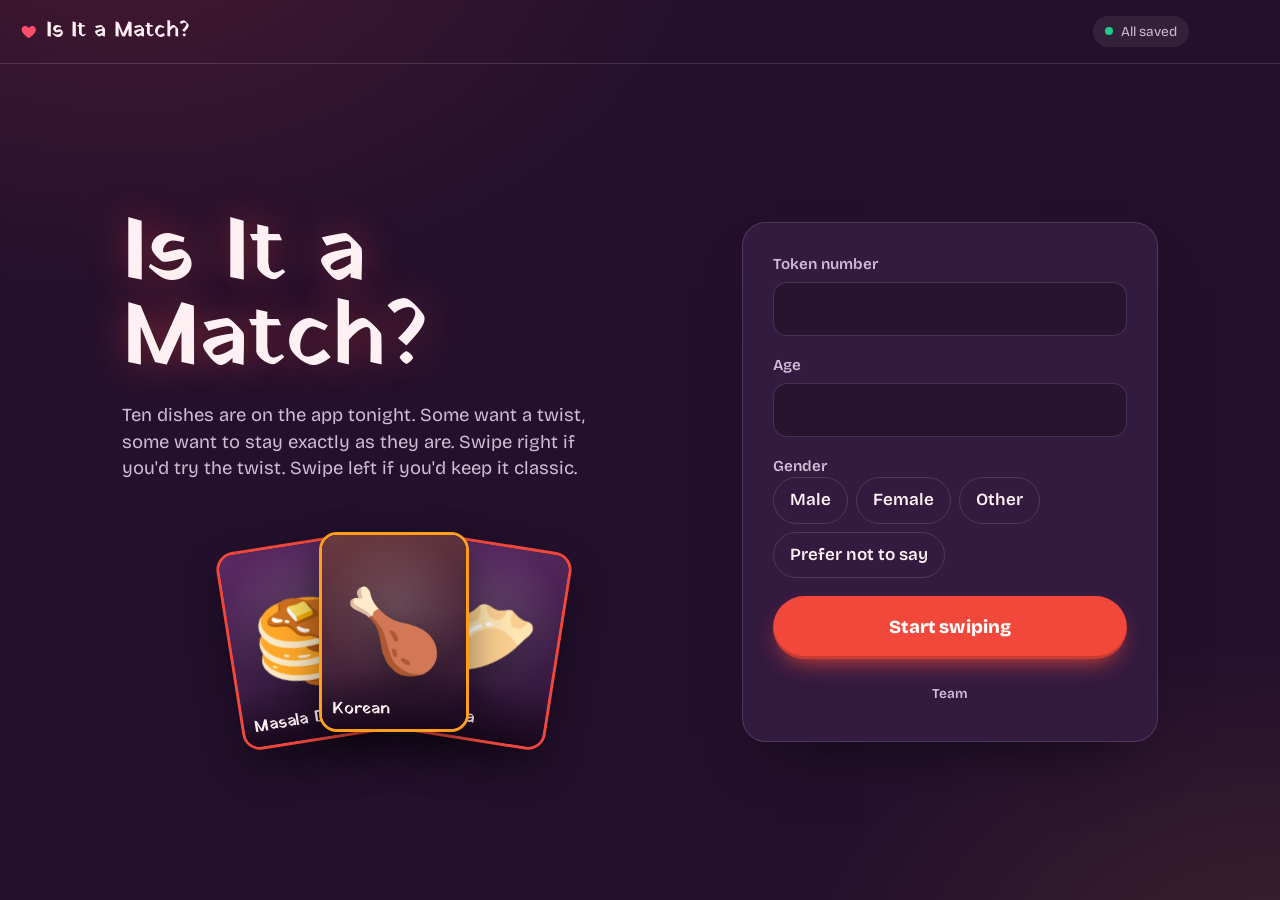
==== index.html @ ba270cb9 "New swipe game: cards, Yes/No/Super Like, undo, per-swipe saving, token checks, team overrides - Fix" ====
<!doctype html>
<html lang="en">
<head>
  <meta charset="utf-8">
  <meta name="viewport" content="width=device-width, initial-scale=1, viewport-fit=cover">
  <meta name="theme-color" content="#24102d">
  <meta name="apple-mobile-web-app-capable" content="yes">
  <title>Is It a Match?</title>
  <link rel="preload" href="fonts/yatra-one.woff2" as="font" type="font/woff2" crossorigin>
  <link rel="preload" href="fonts/bricolage-grotesque.woff2" as="font" type="font/woff2" crossorigin>
  <link rel="stylesheet" href="style.css">
</head>
<body data-screen="start">
  <svg width="0" height="0" style="position:absolute" aria-hidden="true">
    <symbol id="i-no" viewBox="0 0 24 24"><path d="M6 6l12 12M18 6L6 18" fill="none" stroke="currentColor" stroke-width="3.2" stroke-linecap="round"/></symbol>
    <symbol id="i-yes" viewBox="0 0 24 24"><path d="M12 20.5s-7.5-4.6-9.3-9.4C1.4 7.6 3.6 4 7.1 4c2 0 3.5 1 4.9 2.8C13.4 5 14.9 4 16.9 4c3.5 0 5.7 3.6 4.4 7.1-1.8 4.8-9.3 9.4-9.3 9.4z" fill="currentColor"/></symbol>
    <symbol id="i-super" viewBox="0 0 24 24"><path d="M12 2.8l2.7 5.8 6.3.7-4.7 4.3 1.3 6.2L12 16.7l-5.6 3.1 1.3-6.2L3 9.3l6.3-.7z" fill="currentColor"/></symbol>
    <symbol id="i-undo" viewBox="0 0 24 24"><path d="M9 7H4V2M4.3 7A8.5 8.5 0 1 1 3.5 13" fill="none" stroke="currentColor" stroke-width="2.6" stroke-linecap="round" stroke-linejoin="round"/></symbol>
    <symbol id="i-pin" viewBox="0 0 24 24"><path d="M12 22s7-6.3 7-12a7 7 0 1 0-14 0c0 5.7 7 12 7 12zm0-9.5a2.5 2.5 0 1 1 0-5 2.5 2.5 0 0 1 0 5z" fill="currentColor"/></symbol>
  </svg>

  <div class="app">
    <header class="topbar">
      <p class="brand"><svg class="brand-heart"><use href="#i-yes"/></svg><span data-text="title"></span></p>
      <ol class="progress" id="progress" aria-label="Progress"></ol>
      <div class="topbar-end">
        <p class="sync" id="sync" data-state="saved" role="status"><span class="sync-dot"></span><span id="syncText">All saved</span></p>
        <button class="btn-quiet" id="exitBtn" type="button">Exit</button>
      </div>
    </header>

    <main>
      <!-- Start -->
      <section class="screen screen-start" id="screen-start" aria-labelledby="startTitle">
        <div class="start-hero">
          <h1 id="startTitle" data-text="title"></h1>
          <p class="intro" data-text="intro"></p>
          <div class="fan" id="fan" aria-hidden="true"></div>
        </div>
        <form class="start-form" id="startForm" novalidate>
          <label class="field">
            <span>Token number</span>
            <input id="token" name="token" inputmode="text" autocomplete="off" autocapitalize="characters" spellcheck="false" maxlength="20" required>
          </label>
          <label class="field">
            <span>Age</span>
            <input id="age" name="age" type="number" inputmode="numeric" min="5" max="99" required>
          </label>
          <fieldset class="field">
            <legend>Gender</legend>
            <div class="chips-choice">
              <label><input type="radio" name="gender" value="Male" required><span>Male</span></label>
              <label><input type="radio" name="gender" value="Female"><span>Female</span></label>
              <label><input type="radio" name="gender" value="Other"><span>Other</span></label>
              <label><input type="radio" name="gender" value="Prefer not to say"><span>Prefer not to say</span></label>
            </div>
          </fieldset>
          <p class="form-error" id="formError" role="alert" hidden></p>
          <button class="btn-primary btn-big" id="startBtn" type="submit"><span data-text="startButton"></span></button>
          <button class="btn-quiet team-link" id="teamOpen" type="button">Team</button>
        </form>
      </section>

      <!-- Play -->
      <section class="screen screen-play" id="screen-play" aria-live="polite">
        <div class="prompt">
          <p class="round-tag" id="roundTag"></p>
          <h2 id="question"></h2>
          <p class="hint" id="roundHint"></p>
          <p class="counter" id="counter"></p>
          <ul class="keys" aria-label="Keyboard shortcuts">
            <li><kbd>←</kbd> No</li>
            <li><kbd>↑</kbd> Super Like</li>
            <li><kbd>→</kbd> Yes</li>
            <li><kbd>⌫</kbd> Undo</li>
          </ul>
        </div>
        <div class="deck-area">
          <div class="deck" id="deck"></div>
          <div class="controls">
            <button class="ctl ctl-undo" id="undoBtn" type="button" aria-label="Undo last swipe"><svg><use href="#i-undo"/></svg><span>Undo</span></button>
            <button class="ctl ctl-no" id="noBtn" type="button" aria-label="No"><svg><use href="#i-no"/></svg><span>No</span></button>
            <button class="ctl ctl-super" id="superBtn" type="button" aria-label="Super Like"><svg><use href="#i-super"/></svg><span>Super Like</span></button>
            <button class="ctl ctl-yes" id="yesBtn" type="button" aria-label="Yes"><svg><use href="#i-yes"/></svg><span>Yes</span></button>
          </div>
        </div>
      </section>

      <!-- Plot twist -->
      <section class="screen screen-twist" id="screen-twist" aria-labelledby="twistTitle">
        <div class="twist-inner">
          <div class="fan fan-small" id="twistFan" aria-hidden="true"></div>
          <h2 id="twistTitle"></h2>
          <p id="twistText"></p>
          <button class="btn-primary btn-big" id="twistBtn" type="button"></button>
        </div>
      </section>

      <!-- Done -->
      <section class="screen screen-done" id="screen-done" aria-labelledby="profileName">
        <div class="profile-card">
          <p class="profile-kicker">Your food dating profile</p>
          <h2 id="profileName"></h2>
          <p id="profileLine"></p>
          <dl class="stats" id="stats"></dl>
          <p class="save-note" id="saveNote"></p>
          <button class="btn-primary btn-big" id="nextPlayerBtn" type="button">Next player</button>
        </div>
        <ul class="tiles" id="tiles" aria-label="Your answers"></ul>
      </section>
    </main>
  </div>

  <!-- Match / classic result -->
  <div class="overlay" id="result" hidden>
    <div class="result" role="dialog" aria-modal="true" aria-labelledby="resultTitle">
      <h2 class="result-title" id="resultTitle"></h2>
      <div class="plates" id="plates"></div>
      <p class="result-name" id="resultName"></p>
      <p class="result-line" id="resultLine"></p>
      <ul class="teasers" id="teasers"></ul>
      <div class="result-actions">
        <button class="btn-primary btn-big" id="nextBtn" type="button">Next dish</button>
        <button class="btn-quiet" id="changeBtn" type="button"><svg><use href="#i-undo"/></svg>Change my answer</button>
      </div>
    </div>
    <div class="burst" id="burst" aria-hidden="true"></div>
  </div>

  <!-- Confirm exit -->
  <div class="overlay overlay-dim" id="exitDialog" hidden>
    <div class="dialog" role="dialog" aria-modal="true" aria-labelledby="exitTitle">
      <h2 id="exitTitle">Leave this game?</h2>
      <p>Answers so far are saved. The same token can carry on later from where it stopped.</p>
      <div class="dialog-actions">
        <button class="btn-quiet" id="exitCancel" type="button">Keep playing</button>
        <button class="btn-primary" id="exitConfirm" type="button">Leave game</button>
      </div>
    </div>
  </div>

  <!-- Team panel -->
  <div class="overlay overlay-dim" id="team" hidden>
    <div class="dialog dialog-wide" role="dialog" aria-modal="true" aria-labelledby="teamTitle">
      <h2 id="teamTitle">Team tools</h2>
      <form id="teamForm" class="team-grid" novalidate>
        <label class="field"><span>Your name</span><input id="tName" autocomplete="off" maxlength="40"></label>
        <label class="field"><span>Stall PIN</span><input id="tPin" type="password" autocomplete="off" maxlength="40"></label>
        <label class="field"><span>Token</span><input id="tToken" autocomplete="off" autocapitalize="characters" maxlength="20"></label>
        <button class="btn-primary" id="tCheck" type="submit">Check token</button>
      </form>
      <div id="tResult" class="team-result" role="status"></div>
      <div id="tActions" class="team-actions" hidden>
        <label class="field"><span>Reason (saved in the sheet)</span><input id="tReason" maxlength="200" placeholder="For example: phone battery died mid-game"></label>
        <div class="dialog-actions">
          <button class="btn-primary" id="tReplay" type="button" hidden>Allow a replay</button>
          <button class="btn-primary" id="tRestart" type="button" hidden>Restart unfinished game</button>
        </div>
      </div>
      <div class="team-device">
        <p>This device: <span id="tDevice"></span>. <span id="tQueue"></span></p>
        <div class="dialog-actions">
          <button class="btn-quiet" id="tReload" type="button">Reload page</button>
          <button class="btn-quiet" id="tClose" type="button">Close</button>
        </div>
      </div>
    </div>
  </div>

  <p class="toast" id="toast" role="status" hidden></p>

  <script src="data.js"></script>
  <script src="app.js"></script>
</body>
</html>
---- style.css ----
/* Swipe game — styles.
 * Night-market dating app: a dark plum stall at night, dishes as profiles,
 * street-sign lettering for names. Laptop and iPad first; phone as backup.
 */

/* Fonts are stored in the repo (fonts/), so they load even on slow fest Wi-Fi.
 * Yatra One and Bricolage Grotesque, both SIL Open Font License. */
@font-face {
  font-family: "Yatra One";
  src: url("fonts/yatra-one.woff2") format("woff2");
  font-weight: 400;
  font-display: swap;
}
@font-face {
  font-family: "Bricolage Grotesque";
  src: url("fonts/bricolage-grotesque.woff2") format("woff2");
  font-weight: 200 800;
  font-display: swap;
}

:root {
  --night: #24102d;
  --night-2: #331a3f;
  --night-3: #4a2756;
  --line: rgba(255, 236, 240, 0.14);
  --on: #fff1f3;
  --muted: #d2bcd6;
  --chilli: #f2483b;   /* Chinese twist round */
  --saffron: #ff9f1c;  /* Indian twist round */
  --yes: #1fcb8a;
  --no: #ff4d6a;
  --super: #3ea8ff;
  --undo: #ffc53d;
  --accent: var(--chilli);

  --display: "Yatra One", "Georgia", serif;
  --text: "Bricolage Grotesque", ui-sans-serif, system-ui, -apple-system, "Segoe UI", sans-serif;

  --r-card: 24px;
  --r-ui: 14px;
  --topbar: 64px;
  --ease-out: cubic-bezier(0.2, 0.8, 0.2, 1);
  --spring: cubic-bezier(0.34, 1.56, 0.64, 1);
}

body[data-part="2"] { --accent: var(--saffron); }

*, *::before, *::after { box-sizing: border-box; }

html { -webkit-text-size-adjust: 100%; }

body {
  margin: 0;
  min-height: 100dvh;
  color: var(--on);
  font-family: var(--text);
  font-size: 17px;
  line-height: 1.45;
  background-color: var(--night);
  background-image:
    radial-gradient(60rem 40rem at 10% -10%, rgba(242, 72, 59, 0.16), transparent 60%),
    radial-gradient(50rem 36rem at 100% 110%, rgba(255, 159, 28, 0.12), transparent 60%);
  background-attachment: fixed;
  overflow-x: hidden;
  -webkit-tap-highlight-color: transparent;
}

button, input { font: inherit; color: inherit; }
button { cursor: pointer; touch-action: manipulation; }
button:disabled { cursor: default; }
[hidden] { display: none !important; }

:focus-visible { outline: 3px solid var(--undo); outline-offset: 3px; }

svg { width: 1em; height: 1em; flex: none; }

/* ------------------------------------------------------------ top bar */

.app { min-height: 100dvh; display: flex; flex-direction: column; }

.topbar {
  height: var(--topbar);
  display: grid;
  grid-template-columns: 1fr auto 1fr;
  align-items: center;
  gap: 16px;
  padding: 0 max(20px, env(safe-area-inset-right)) 0 max(20px, env(safe-area-inset-left));
  border-bottom: 1px solid var(--line);
}

.brand {
  margin: 0;
  display: flex;
  align-items: center;
  gap: 8px;
  font-family: var(--display);
  font-size: 1.35rem;
  line-height: 1;
  white-space: nowrap;
}
.brand-heart { color: var(--no); font-size: 1.1rem; }

.progress {
  list-style: none;
  margin: 0;
  padding: 0;
  display: flex;
  gap: 6px;
}
.progress li {
  width: 26px;
  height: 6px;
  border-radius: 6px;
  background: rgba(255, 255, 255, 0.14);
  transition: background 0.3s, transform 0.3s var(--spring);
}
.progress li.part-1.done { background: var(--chilli); }
.progress li.part-2.done { background: var(--saffron); }
.progress li.now { background: var(--on); transform: scaleY(1.6); }
body[data-screen="start"] .progress,
body[data-screen="start"] #exitBtn,
body[data-screen="done"] #exitBtn { visibility: hidden; }

.topbar-end { display: flex; justify-content: flex-end; align-items: center; gap: 10px; }

.sync {
  margin: 0;
  display: inline-flex;
  align-items: center;
  gap: 8px;
  padding: 6px 12px;
  border-radius: 999px;
  background: rgba(255, 255, 255, 0.07);
  font-size: 0.85rem;
  color: var(--muted);
  white-space: nowrap;
}
.sync-dot { width: 8px; height: 8px; border-radius: 50%; background: var(--yes); }
.sync[data-state="saving"] .sync-dot { background: var(--undo); animation: pulse 0.9s ease-in-out infinite; }
.sync[data-state="offline"] { color: var(--on); background: rgba(255, 77, 106, 0.22); }
.sync[data-state="offline"] .sync-dot { background: var(--no); }

@keyframes pulse { 50% { opacity: 0.3; } }

/* ------------------------------------------------------------ buttons */

.btn-primary {
  position: relative;
  overflow: hidden;
  border: 0;
  border-radius: 999px;
  padding: 14px 26px;
  background: var(--accent);
  color: #fff;
  font-weight: 800;
  letter-spacing: 0.01em;
  box-shadow: 0 10px 24px -10px var(--accent), inset 0 -3px 0 rgba(0, 0, 0, 0.18);
  transition: transform 0.18s var(--spring), box-shadow 0.2s, filter 0.2s;
}
/* light sweep on hover */
.btn-primary::after {
  content: "";
  position: absolute;
  inset: 0;
  background: linear-gradient(110deg, transparent 30%, rgba(255, 255, 255, 0.35) 50%, transparent 70%);
  transform: translateX(-120%);
  transition: transform 0.6s var(--ease-out);
}
.btn-primary:hover { transform: translateY(-2px); box-shadow: 0 16px 30px -12px var(--accent), inset 0 -3px 0 rgba(0, 0, 0, 0.18); }
.btn-primary:hover::after { transform: translateX(120%); }
.btn-primary:active { transform: translateY(1px) scale(0.98); }
.btn-primary:disabled { filter: saturate(0.5) brightness(0.85); transform: none; }
.btn-primary.is-loading::before {
  content: "";
  display: inline-block;
  width: 16px;
  height: 16px;
  margin-right: 10px;
  vertical-align: -2px;
  border: 2.5px solid rgba(255, 255, 255, 0.4);
  border-top-color: #fff;
  border-radius: 50%;
  animation: spin 0.7s linear infinite;
}
@keyframes spin { to { transform: rotate(360deg); } }

.btn-big { padding: 18px 34px; font-size: 1.15rem; }

.btn-quiet {
  display: inline-flex;
  align-items: center;
  gap: 8px;
  border: 1px solid var(--line);
  background: transparent;
  border-radius: 999px;
  padding: 9px 16px;
  color: var(--muted);
  font-weight: 600;
  font-size: 0.95rem;
  transition: background 0.2s, color 0.2s, border-color 0.2s;
}
.btn-quiet:hover { background: rgba(255, 255, 255, 0.08); color: var(--on); border-color: rgba(255, 255, 255, 0.3); }

/* ------------------------------------------------------------ screens */

main { flex: 1; display: flex; }
.screen { display: none; flex: 1; }
.screen.is-active { display: flex; animation: screen-in 0.35s var(--ease-out); }
@keyframes screen-in { from { opacity: 0; } }

/* ------------------------------------------------------------ start */

.screen-start {
  align-items: center;
  justify-content: center;
  gap: clamp(32px, 6vw, 96px);
  padding: 32px clamp(20px, 5vw, 72px);
}

.start-hero { max-width: 34rem; }
.start-hero h1 {
  margin: 0;
  font-family: var(--display);
  font-weight: 400;
  font-size: clamp(3rem, 7vw, 5.6rem);
  line-height: 0.95;
  letter-spacing: -0.01em;
  color: var(--on);
  text-shadow: 0 0 40px rgba(242, 72, 59, 0.45);
}
.intro { margin: 20px 0 0; max-width: 30rem; font-size: 1.15rem; color: var(--muted); }

.fan { position: relative; height: 230px; margin-top: 40px; }
.fan-card {
  --i: 0;
  position: absolute;
  left: calc(50% - 75px + var(--i) * 92px);
  top: 10px;
  width: 150px;
  height: 200px;
  border-radius: 18px;
  overflow: hidden;
  background: var(--night-3);
  border: 3px solid var(--chilli);
  box-shadow: 0 18px 40px rgba(0, 0, 0, 0.45);
  transform: rotate(calc(var(--i) * 9deg)) translateY(calc(var(--i) * var(--i) * 10px));
}
.fan-card.part-2 { border-color: var(--saffron); }
.fan-card .photo { position: absolute; inset: 0; }
.fan-card .ph-name { display: none; }
.fan-name {
  position: absolute;
  left: 0; right: 0; bottom: 0;
  padding: 26px 10px 8px;
  font-family: var(--display);
  font-size: 1.05rem;
  background: linear-gradient(transparent, rgba(20, 6, 24, 0.85));
}
/* The middle card nudges sideways now and then, like it's being swiped. */
.screen-start .fan-card:nth-child(2) { z-index: 2; animation: nudge 5s var(--ease-out) 1.5s infinite; }
@keyframes nudge {
  0%, 70%, 100% { transform: rotate(0deg); }
  78% { transform: translateX(26px) rotate(7deg); }
  86% { transform: translateX(-8px) rotate(-2deg); }
}

.start-form {
  width: min(100%, 26rem);
  display: grid;
  gap: 18px;
  padding: 30px;
  border-radius: var(--r-card);
  background: var(--night-2);
  border: 1px solid var(--line);
  box-shadow: 0 30px 60px -30px rgba(0, 0, 0, 0.6);
}

.field { display: grid; gap: 7px; margin: 0; padding: 0; border: 0; min-width: 0; }
.field > span, .field > legend { font-weight: 600; font-size: 0.95rem; color: var(--muted); padding: 0; }
.field input {
  width: 100%;
  height: 54px;
  padding: 0 16px;
  border-radius: var(--r-ui);
  border: 1.5px solid var(--line);
  background: rgba(0, 0, 0, 0.22);
  font-size: 1.15rem;
  outline: none;
  transition: border-color 0.2s, box-shadow 0.2s;
}
.field input:focus { border-color: var(--accent); box-shadow: 0 0 0 4px rgba(242, 72, 59, 0.22); }
#token { font-size: 1.5rem; font-weight: 800; letter-spacing: 0.08em; }

.chips-choice { display: flex; flex-wrap: wrap; gap: 8px; }
.chips-choice label { position: relative; }
.chips-choice input { position: absolute; opacity: 0; pointer-events: none; }
.chips-choice span {
  display: inline-block;
  padding: 10px 16px;
  border-radius: 999px;
  border: 1.5px solid var(--line);
  font-weight: 600;
  cursor: pointer;
  transition: background 0.2s, border-color 0.2s, transform 0.15s var(--spring);
}
.chips-choice span:hover { border-color: rgba(255, 255, 255, 0.35); }
.chips-choice input:checked + span { background: var(--accent); border-color: var(--accent); color: #fff; transform: scale(1.04); }
.chips-choice input:focus-visible + span { outline: 3px solid var(--undo); outline-offset: 2px; }

.form-error {
  margin: 0;
  padding: 12px 14px;
  border-radius: var(--r-ui);
  background: rgba(255, 77, 106, 0.16);
  border: 1px solid rgba(255, 77, 106, 0.4);
  font-weight: 600;
}
.team-link { justify-self: center; font-size: 0.85rem; padding: 6px 14px; border-color: transparent; }

/* ------------------------------------------------------------ play */

.screen-play {
  --card-h: clamp(380px, calc(100dvh - var(--topbar) - 200px), 700px);
  --card-w: min(calc(var(--card-h) * 0.7), calc(100vw - 32px));
  flex-direction: column;
  align-items: center;
  gap: 16px;
  padding: 16px;
}

.prompt { text-align: center; max-width: 34rem; }
.round-tag {
  display: inline-block;
  margin: 0 0 6px;
  padding: 4px 12px;
  border-radius: 999px;
  background: var(--accent);
  color: #fff;
  font-weight: 800;
  font-size: 0.85rem;
}
.prompt h2 { margin: 0; font-size: clamp(1.3rem, 2.6vw, 2rem); line-height: 1.15; font-weight: 800; }
.hint { margin: 10px 0 0; color: var(--muted); }
.counter { margin: 12px 0 0; font-weight: 600; color: var(--muted); }
.keys { display: none; }

.deck-area { display: flex; flex-direction: column; align-items: center; gap: 18px; }
.deck { position: relative; width: var(--card-w); height: var(--card-h); }

/* ---------------------------------------------- the card */

.card {
  position: absolute;
  inset: 0;
  border-radius: var(--r-card);
  overflow: hidden;
  background: var(--night-3);
  box-shadow: 0 30px 60px -20px rgba(0, 0, 0, 0.7), 0 0 0 3px var(--card-accent, var(--chilli));
  touch-action: none;
  user-select: none;
  -webkit-user-select: none;
  will-change: transform;
  --yes: 0;
  --no: 0;
  --super: 0;
}
.card.part-2 { --card-accent: var(--saffron); }
.card.is-top { cursor: grab; transition: transform 0.25s var(--ease-out); animation: card-in 0.35s var(--ease-out); }
.card.is-dragging { cursor: grabbing; transition: none; }
.card.is-returning { transition: transform 0.3s var(--spring); }
.card.is-leaving { transition: transform 0.36s cubic-bezier(0.5, 0, 0.75, 0); pointer-events: none; }
.card.is-behind { transform: scale(0.94) translateY(18px); filter: brightness(0.6); }
.card.is-back { animation: card-back 0.45s var(--spring); }
@keyframes card-in { from { transform: scale(0.94) translateY(18px); filter: brightness(0.6); } }
@keyframes card-back { from { transform: translateX(-60%) rotate(-12deg); opacity: 0; } }

.card-photos, .card-photos .photo { position: absolute; inset: 0; }

.photo, .plate, .tile-photo { position: relative; overflow: hidden; background: var(--night-3); }
.photo img, .plate img, .tile-photo img {
  position: absolute;
  inset: 0;
  width: 100%;
  height: 100%;
  object-fit: cover;
  pointer-events: none;
}
.placeholder {
  position: absolute;
  inset: 0;
  display: flex;
  flex-direction: column;
  align-items: center;
  justify-content: center;
  gap: 10px;
  text-align: center;
  background:
    radial-gradient(circle at 50% 38%, rgba(255, 255, 255, 0.16), transparent 55%),
    linear-gradient(160deg, #5a2a63, #2c1435);
}
.part-2 .placeholder, .plate .placeholder { background: radial-gradient(circle at 50% 38%, rgba(255, 255, 255, 0.16), transparent 55%), linear-gradient(160deg, #6b3a3f, #2c1435); }
.ph-emoji { font-size: clamp(3rem, 9vh, 6rem); line-height: 1; filter: drop-shadow(0 10px 20px rgba(0, 0, 0, 0.4)); }
.ph-name { font-weight: 600; color: var(--muted); font-size: 0.9rem; padding: 0 12px; }
.card .ph-name { display: none; }

.bars { position: absolute; z-index: 3; top: 10px; left: 12px; right: 12px; display: flex; gap: 6px; }
.bars span { flex: 1; height: 4px; border-radius: 4px; background: rgba(255, 255, 255, 0.35); }
.bars span.on { background: #fff; }

.card-tag {
  position: absolute;
  z-index: 3;
  top: 24px;
  left: 14px;
  padding: 5px 12px;
  border-radius: 999px;
  background: var(--card-accent, var(--chilli));
  color: #fff;
  font-weight: 800;
  font-size: 0.8rem;
  box-shadow: 0 6px 16px rgba(0, 0, 0, 0.35);
}

.tap-hint {
  position: absolute;
  z-index: 3;
  top: 24px;
  right: 14px;
  padding: 5px 12px;
  border-radius: 999px;
  background: rgba(20, 6, 24, 0.6);
  backdrop-filter: blur(6px);
  font-size: 0.8rem;
  font-weight: 600;
  animation: hint 2.4s ease-in-out infinite;
}
.card.seen-photos .tap-hint { display: none; }
@keyframes hint { 50% { opacity: 0.55; } }

.card-info {
  position: absolute;
  z-index: 2;
  left: 0; right: 0; bottom: 0;
  padding: 80px 22px 22px;
  background: linear-gradient(to bottom, transparent, rgba(20, 6, 24, 0.78) 38%, rgba(20, 6, 24, 0.95));
  pointer-events: none;
}
.card-info h3 {
  margin: 0;
  font-family: var(--display);
  font-weight: 400;
  font-size: clamp(2rem, 4.6vh, 2.9rem);
  line-height: 1;
}
.from { margin: 8px 0 0; display: flex; align-items: center; gap: 6px; color: var(--muted); font-weight: 600; }
.from svg { color: var(--card-accent, var(--chilli)); }
.caption { margin: 10px 0 0; padding: 8px 12px; border-radius: 12px; background: rgba(255, 255, 255, 0.1); font-size: 0.95rem; }
.caption b { color: var(--saffron); }
.bio { margin: 10px 0 0; font-size: 1.02rem; }
.chips { list-style: none; margin: 12px 0 0; padding: 0; display: flex; flex-wrap: wrap; gap: 6px; }
.chips li { padding: 4px 11px; border-radius: 999px; background: rgba(255, 255, 255, 0.13); font-size: 0.85rem; font-weight: 600; }

/* Stamps fade in with the drag distance. */
.stamp {
  position: absolute;
  z-index: 4;
  padding: 4px 16px;
  border: 5px solid currentColor;
  border-radius: 14px;
  font-family: var(--display);
  font-size: clamp(2rem, 5vh, 3rem);
  line-height: 1.1;
  background: rgba(20, 6, 24, 0.25);
  pointer-events: none;
  opacity: 0;
}
.stamp-yes { top: 60px; left: 22px; color: var(--yes); transform: rotate(-14deg) scale(calc(0.8 + var(--yes) * 0.2)); opacity: var(--yes); }
.stamp-no { top: 60px; right: 22px; color: var(--no); transform: rotate(14deg) scale(calc(0.8 + var(--no) * 0.2)); opacity: var(--no); }
.stamp-super { bottom: 42%; left: 50%; color: var(--super); transform: translateX(-50%) rotate(-6deg) scale(calc(0.8 + var(--super) * 0.2)); opacity: var(--super); white-space: nowrap; }

/* ---------------------------------------------- round buttons */

.controls { display: flex; align-items: center; gap: clamp(14px, 2.4vw, 26px); }
.ctl {
  --c: var(--on);
  --size: 74px;
  position: relative;
  width: var(--size);
  height: var(--size);
  border-radius: 50%;
  border: 0;
  background: var(--night-2);
  color: var(--c);
  display: grid;
  place-items: center;
  font-size: calc(var(--size) * 0.42);
  box-shadow: 0 0 0 2px color-mix(in srgb, var(--c) 55%, transparent), 0 14px 26px -12px rgba(0, 0, 0, 0.7);
  transition: transform 0.2s var(--spring), background 0.2s, color 0.2s, box-shadow 0.25s;
}
.ctl span {
  position: absolute;
  top: calc(100% + 8px);
  left: 50%;
  transform: translateX(-50%);
  font-size: 0.82rem;
  font-weight: 700;
  color: var(--muted);
  white-space: nowrap;
}
.ctl-no { --c: var(--no); }
.ctl-yes { --c: var(--yes); }
.ctl-super { --c: var(--super); --size: 60px; }
.ctl-undo { --c: var(--undo); --size: 50px; }
.ctl:hover:not(:disabled) {
  background: var(--c);
  color: #fff;
  transform: scale(1.1);
  box-shadow: 0 0 0 2px var(--c), 0 0 0 10px color-mix(in srgb, var(--c) 22%, transparent), 0 18px 30px -12px var(--c);
}
.ctl:active:not(:disabled) { transform: scale(0.9); transition-duration: 0.08s; }
.ctl:disabled { opacity: 0.32; }
.ctl:disabled span { opacity: 0.6; }
.controls { padding-bottom: 26px; }

/* ------------------------------------------------------------ result overlay */

.overlay {
  position: fixed;
  inset: 0;
  z-index: 20;
  display: grid;
  place-items: center;
  padding: 24px;
  background: rgba(24, 8, 30, 0.88);
  backdrop-filter: blur(10px);
  -webkit-backdrop-filter: blur(10px);
}
.overlay-dim { z-index: 30; background: rgba(12, 4, 16, 0.72); }

.result { position: relative; z-index: 2; width: min(100%, 36rem); text-align: center; }
#result[data-answer="yes"] { --hl: var(--yes); }
#result[data-answer="super"] { --hl: var(--super); }
#result[data-answer="no"] { --hl: var(--accent); }
#result[data-part="1"] { --accent: var(--chilli); }
#result[data-part="2"] { --accent: var(--saffron); }
#result { background: radial-gradient(40rem 30rem at 50% 40%, color-mix(in srgb, var(--hl) 22%, transparent), transparent 70%), rgba(24, 8, 30, 0.9); }

.result-title {
  margin: 0;
  font-family: var(--display);
  font-weight: 400;
  font-size: clamp(3rem, 8vw, 5rem);
  line-height: 1;
  color: #fff;
  text-shadow: 0 0 30px var(--hl), 0 0 2px var(--hl);
  transform: rotate(-3deg);
}

.plates { position: relative; height: clamp(170px, 26vh, 230px); margin: 30px auto 22px; }
.plate {
  position: absolute;
  top: 0;
  width: clamp(170px, 26vh, 230px);
  aspect-ratio: 1;
  border-radius: 50%;
  border: 6px solid #fff;
  box-shadow: 0 20px 40px rgba(0, 0, 0, 0.5), 0 0 0 4px var(--hl);
}
.plate .ph-emoji { font-size: clamp(3.4rem, 8vh, 5rem); }
.plate .ph-name { display: none; }
.plate-left { right: calc(50% - 18px); }
.plate-right { left: calc(50% - 18px); }
.plate-solo { left: 50%; transform: translateX(-50%); }
/* No-answer plates sit apart instead of meeting. */
#result[data-answer="no"] .plate-left { right: calc(50% + 10px); }
#result[data-answer="no"] .plate-right { left: calc(50% + 10px); }

.result-name { margin: 0; font-family: var(--display); font-size: clamp(1.8rem, 4vw, 2.5rem); line-height: 1.1; }
.result-line { margin: 10px auto 0; max-width: 30rem; color: var(--muted); font-size: 1.1rem; }
.teasers { list-style: none; margin: 14px auto 0; padding: 0; display: grid; gap: 8px; max-width: 26rem; }
.teasers li {
  padding: 10px 16px;
  border-radius: var(--r-ui);
  background: rgba(255, 255, 255, 0.08);
  border: 1px solid color-mix(in srgb, var(--saffron) 50%, transparent);
  font-weight: 700;
}
.result-actions { margin-top: 26px; display: flex; flex-direction: column; align-items: center; gap: 12px; }
#result .btn-primary { --accent: var(--hl); min-width: 16rem; }

/* Entrance: the two plates slide in and meet. */
#result.is-in .result-title { animation: title-in 0.55s var(--spring) both; }
#result.is-in .plate-left { animation: plate-left 0.6s var(--spring) 0.1s both; }
#result.is-in .plate-right { animation: plate-right 0.6s var(--spring) 0.1s both; }
#result.is-in .plate-solo { animation: plate-solo 0.6s var(--spring) 0.1s both; }
#result.is-in .result-name, #result.is-in .result-line, #result.is-in .teasers { animation: rise 0.4s var(--ease-out) 0.35s both; }
#result.is-in .result-actions { animation: rise 0.4s var(--ease-out) 0.5s both; }
@keyframes title-in { from { opacity: 0; transform: rotate(-3deg) scale(0.6); } }
@keyframes plate-left { from { opacity: 0; transform: translateX(-45vw) rotate(-30deg); } }
@keyframes plate-right { from { opacity: 0; transform: translateX(45vw) rotate(30deg); } }
@keyframes plate-solo { from { opacity: 0; transform: translateX(-50%) scale(0.4) rotate(-20deg); } }
@keyframes rise { from { opacity: 0; transform: translateY(12px); } }

.burst { position: absolute; inset: 0; pointer-events: none; overflow: hidden; z-index: 1; }
.burst span {
  position: absolute;
  left: 50%;
  top: 42%;
  font-size: 1.6rem;
  animation: burst 1.1s var(--ease-out) var(--d) both;
}
@keyframes burst {
  0% { transform: translate(-50%, -50%) scale(0.2); opacity: 0; }
  20% { opacity: 1; }
  100% { transform: translate(calc(-50% + var(--x)), calc(-50% + var(--y))) scale(1); opacity: 0; }
}

/* ------------------------------------------------------------ plot twist */

.screen-twist { align-items: center; justify-content: center; padding: 32px 20px; text-align: center; }
.twist-inner { max-width: 34rem; }
.twist-inner h2 {
  margin: 0;
  font-family: var(--display);
  font-weight: 400;
  font-size: clamp(3rem, 8vw, 5rem);
  line-height: 1;
  color: var(--saffron);
  text-shadow: 0 0 36px rgba(255, 159, 28, 0.5);
}
.twist-inner p { margin: 16px 0 28px; font-size: 1.2rem; color: var(--muted); }
.fan-small { height: 200px; margin: 0 0 18px; }
.fan-small .fan-card { width: 120px; height: 160px; left: calc(50% - 60px + var(--i) * 104px); }
#screen-twist.is-active .fan-card { animation: deal 0.5s var(--spring) both; animation-delay: calc((var(--i) + 1) * 90ms); }
@keyframes deal { from { opacity: 0; transform: translateY(60px) rotate(0deg); } }

/* ------------------------------------------------------------ done */

.screen-done { align-items: center; justify-content: center; gap: 32px; padding: 32px clamp(20px, 4vw, 56px); }
.profile-card {
  width: min(100%, 26rem);
  padding: 32px;
  border-radius: var(--r-card);
  background: var(--night-2);
  border: 1px solid var(--line);
  text-align: center;
  box-shadow: 0 30px 60px -30px rgba(0, 0, 0, 0.6);
}
.profile-kicker { margin: 0; color: var(--muted); font-weight: 600; }
.profile-card h2 {
  margin: 10px 0 0;
  font-family: var(--display);
  font-weight: 400;
  font-size: clamp(2.4rem, 5vw, 3.2rem);
  line-height: 1;
  color: #fff;
  text-shadow: 0 0 30px rgba(242, 72, 59, 0.5);
}
#profileLine { margin: 12px 0 0; font-size: 1.1rem; }
.stats { margin: 24px 0 0; display: grid; grid-template-columns: repeat(3, 1fr); gap: 8px; }
.stats div { padding: 12px 6px; border-radius: var(--r-ui); background: rgba(0, 0, 0, 0.2); }
.stats dd { margin: 0; font-size: 1.4rem; font-weight: 800; order: -1; }
.stats dt { font-size: 0.8rem; color: var(--muted); line-height: 1.25; margin-top: 4px; }
.stats div { display: flex; flex-direction: column; }
.save-note { margin: 20px 0 14px; font-weight: 600; color: var(--muted); }
.save-note[data-state="saved"] { color: var(--yes); }
.save-note[data-state="offline"] { color: var(--no); }
#nextPlayerBtn { --accent: var(--chilli); width: 100%; }

.tiles {
  list-style: none;
  margin: 0;
  padding: 0;
  display: grid;
  grid-template-columns: repeat(5, minmax(0, 1fr));
  gap: 12px;
  width: min(100%, 40rem);
}
.tile {
  position: relative;
  border-radius: 16px;
  overflow: hidden;
  background: var(--night-2);
  box-shadow: 0 0 0 2px var(--line);
}
.tile[data-answer="yes"] { box-shadow: 0 0 0 3px var(--yes); }
.tile[data-answer="super"] { box-shadow: 0 0 0 3px var(--super); }
.tile-photo { aspect-ratio: 3 / 4; }
.tile-photo .ph-emoji { font-size: 2.2rem; }
.tile-photo .ph-name { display: none; }
.tile p { margin: 0; padding: 8px 10px 10px; display: grid; gap: 2px; font-size: 0.82rem; line-height: 1.2; }
.tile p span { color: var(--muted); font-weight: 600; }
.tile[data-answer="yes"] p span { color: var(--yes); }
.tile[data-answer="super"] p span { color: var(--super); }
#screen-done.is-active .tile { animation: rise 0.4s var(--ease-out) both; }
#screen-done.is-active .tile:nth-child(n) { animation-delay: calc(var(--n, 0) * 40ms); }

/* ------------------------------------------------------------ dialogs */

.dialog {
  width: min(100%, 28rem);
  padding: 28px;
  border-radius: var(--r-card);
  background: var(--night-2);
  border: 1px solid var(--line);
  box-shadow: 0 30px 70px rgba(0, 0, 0, 0.6);
}
.dialog h2 { margin: 0 0 8px; font-size: 1.4rem; }
.dialog p { margin: 0; color: var(--muted); }
.dialog-actions { display: flex; flex-wrap: wrap; justify-content: flex-end; gap: 10px; margin-top: 20px; }
.dialog-wide { width: min(100%, 40rem); max-height: calc(100dvh - 48px); overflow: auto; }
.team-grid { display: grid; grid-template-columns: 1fr 1fr; gap: 14px; align-items: end; margin-top: 12px; }
.team-grid .btn-primary { height: 54px; }
.team-result { margin-top: 16px; white-space: pre-line; font-weight: 600; min-height: 1.4em; }
.team-result[data-kind="error"] { color: #ff97a8; }
.team-result[data-kind="ok"] { color: var(--yes); }
.team-actions { margin-top: 14px; padding-top: 14px; border-top: 1px solid var(--line); }
.team-device { margin-top: 20px; padding-top: 14px; border-top: 1px solid var(--line); font-size: 0.9rem; }

.toast {
  position: fixed;
  z-index: 40;
  left: 50%;
  top: calc(var(--topbar) + 12px);
  transform: translateX(-50%);
  margin: 0;
  padding: 12px 20px;
  border-radius: 999px;
  background: var(--on);
  color: var(--night);
  font-weight: 700;
  box-shadow: 0 16px 36px rgba(0, 0, 0, 0.45);
  max-width: calc(100vw - 32px);
  text-align: center;
}
.toast.is-in { animation: toast-in 0.35s var(--spring); }
@keyframes toast-in { from { opacity: 0; transform: translate(-50%, 16px); } }

/* ============================================================ layouts */

/* Laptop and iPad landscape: question on the left, deck on the right. */
@media (min-width: 900px) and (orientation: landscape) {
  .screen-play {
    --card-h: clamp(400px, calc(100dvh - var(--topbar) - 150px), 700px);
    flex-direction: row;
    justify-content: center;
    gap: clamp(40px, 6vw, 110px);
    padding: 22px 32px;
  }
  .prompt { text-align: left; width: 22rem; flex: none; }
  .prompt h2 { font-size: clamp(1.7rem, 2.6vw, 2.4rem); }
  .hint { font-size: 1.05rem; }
  .keys {
    display: grid;
    grid-template-columns: repeat(2, auto);
    justify-content: start;
    gap: 10px 22px;
    list-style: none;
    margin: 28px 0 0;
    padding: 0;
    color: var(--muted);
    font-size: 0.9rem;
  }
  kbd {
    display: inline-grid;
    place-items: center;
    min-width: 30px;
    height: 28px;
    margin-right: 6px;
    padding: 0 6px;
    border-radius: 7px;
    border: 1px solid var(--line);
    border-bottom-width: 3px;
    font-family: var(--text);
    font-weight: 700;
    color: var(--on);
  }
}

/* Touch devices don't need keyboard hints. */
@media (hover: none) { .keys { display: none !important; } }

/* iPad portrait and smaller laptops in portrait */
@media (max-width: 899px), (orientation: portrait) {
  .screen-start { flex-direction: column; text-align: center; }
  .start-hero { display: flex; flex-direction: column; align-items: center; }
  .intro { margin-inline: auto; }
  .fan { width: 100%; height: 210px; margin-top: 28px; }
  .start-form { text-align: left; }
  .screen-done { flex-direction: column; }
}

/* Phones (backup) */
@media (max-width: 600px) {
  :root { --topbar: 54px; }
  body { font-size: 16px; }
  .topbar { grid-template-columns: auto 1fr auto; gap: 10px; padding: 0 12px; }
  .brand { font-size: 1.05rem; }
  .brand span { display: none; }
  .progress { justify-content: center; gap: 4px; }
  .progress li { width: auto; flex: 1; max-width: 22px; }
  .sync { padding: 5px 9px; font-size: 0.78rem; }
  #exitBtn { padding: 6px 12px; }

  .screen-start { padding: 22px 16px; gap: 22px; }
  .fan { display: none; }
  .start-form { padding: 22px 18px; }

  .screen-play { --card-h: clamp(300px, calc(100dvh - var(--topbar) - 236px), 600px); padding: 10px 12px; gap: 10px; }
  .prompt .round-tag, .hint { display: none; }
  .prompt h2 { font-size: 1.12rem; }
  .counter { margin-top: 2px; font-size: 0.85rem; }
  .card-info { padding: 70px 16px 16px; }
  .ctl { --size: 64px; }
  .ctl-super { --size: 52px; }
  .ctl-undo { --size: 44px; }
  .controls { gap: 16px; padding-bottom: 24px; }

  .plates { margin: 22px auto 16px; }
  .plate { width: clamp(130px, 38vw, 170px); }
  .plates { height: clamp(130px, 38vw, 170px); }

  .tiles { grid-template-columns: repeat(5, minmax(0, 1fr)); gap: 6px; }
  .tile p { font-size: 0.68rem; padding: 6px; }
  .profile-card { padding: 24px 18px; }
  .team-grid { grid-template-columns: 1fr; }
}

/* Very short phones: keep the photo visible */
@media (max-width: 600px) and (max-height: 700px) {
  .card .chips { display: none; }
  .card-info h3 { font-size: 1.8rem; }
}

/* Short landscape screens (small laptops) */
@media (orientation: landscape) and (max-height: 620px) {
  .start-hero h1 { font-size: clamp(2.6rem, 6vw, 4rem); }
  .fan { height: 170px; margin-top: 20px; }
  .fan-card { width: 110px; height: 146px; left: calc(50% - 55px + var(--i) * 70px); }
}

@media (prefers-reduced-motion: reduce) {
  *, *::before, *::after { animation-duration: 0.01ms !important; animation-iteration-count: 1 !important; transition-duration: 0.01ms !important; }
}
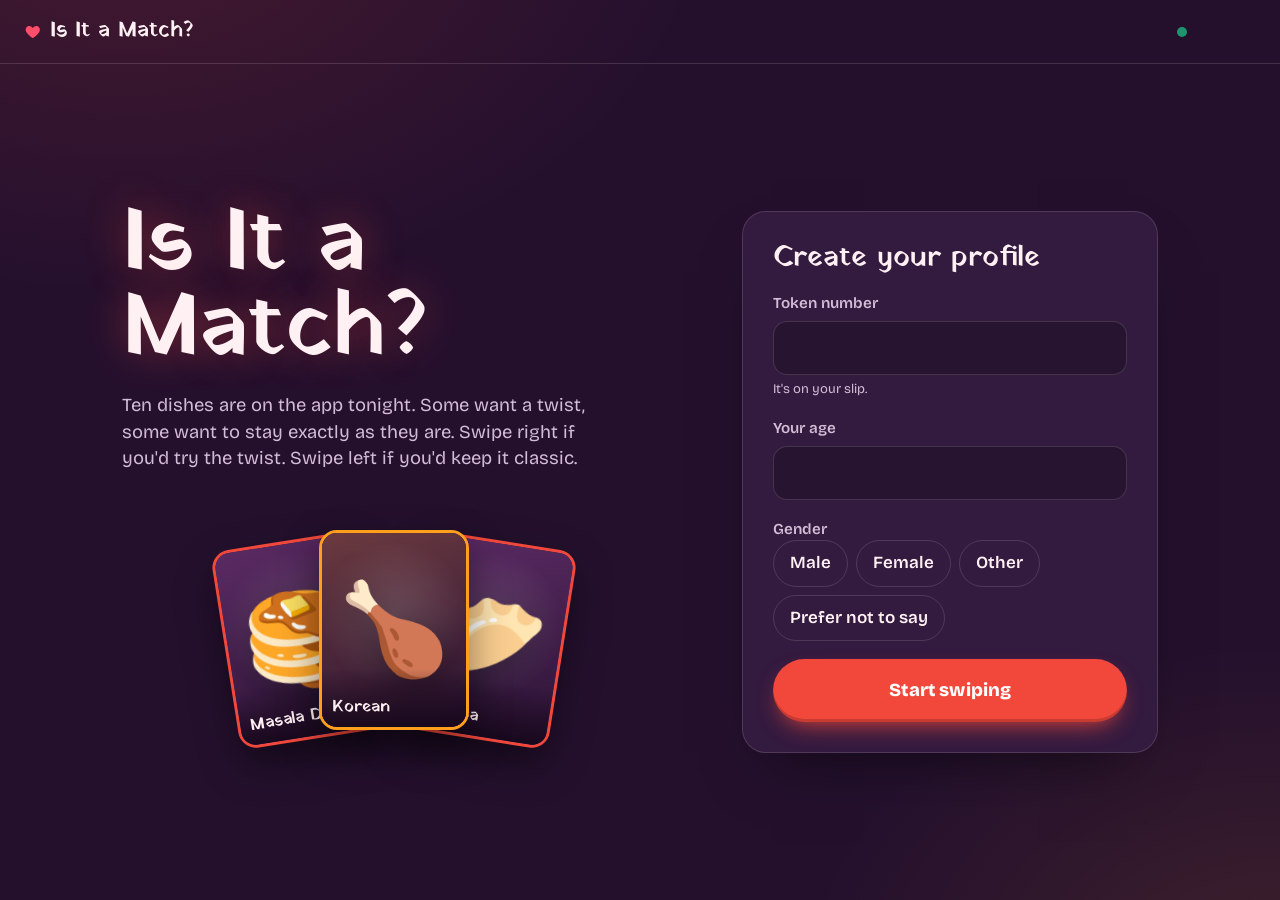
==== commit 3ff86391: "Round 2 of changes: clearer question, Desi Crush, auto-advance, profiles, halftime - How-it-works sc" ====
--- a/index.html
+++ b/index.html
@@ -14,17 +14,21 @@
   <svg width="0" height="0" style="position:absolute" aria-hidden="true">
     <symbol id="i-no" viewBox="0 0 24 24"><path d="M6 6l12 12M18 6L6 18" fill="none" stroke="currentColor" stroke-width="3.2" stroke-linecap="round"/></symbol>
     <symbol id="i-yes" viewBox="0 0 24 24"><path d="M12 20.5s-7.5-4.6-9.3-9.4C1.4 7.6 3.6 4 7.1 4c2 0 3.5 1 4.9 2.8C13.4 5 14.9 4 16.9 4c3.5 0 5.7 3.6 4.4 7.1-1.8 4.8-9.3 9.4-9.3 9.4z" fill="currentColor"/></symbol>
-    <symbol id="i-super" viewBox="0 0 24 24"><path d="M12 2.8l2.7 5.8 6.3.7-4.7 4.3 1.3 6.2L12 16.7l-5.6 3.1 1.3-6.2L3 9.3l6.3-.7z" fill="currentColor"/></symbol>
+    <symbol id="i-crush" viewBox="0 0 24 24"><path d="M12 21s-7.2-4.4-8.9-9C1.9 8.6 4 5.2 7.3 5.2c1.9 0 3.3.9 4.7 2.6 1.4-1.7 2.8-2.6 4.7-2.6 3.3 0 5.4 3.4 4.2 6.8-1.7 4.6-8.9 9-8.9 9z" fill="currentColor"/><path d="M12 2.2c.9 1.4 2.4 2.1 2.4 3.6a2.4 2.4 0 0 1-4.8 0c0-.7.3-1.2.7-1.7.2.6.6 1 1.1 1 .6 0 .9-.6.6-1.6-.2-.5 0-1 0-1.3z" fill="#fff"/></symbol>
     <symbol id="i-undo" viewBox="0 0 24 24"><path d="M9 7H4V2M4.3 7A8.5 8.5 0 1 1 3.5 13" fill="none" stroke="currentColor" stroke-width="2.6" stroke-linecap="round" stroke-linejoin="round"/></symbol>
     <symbol id="i-pin" viewBox="0 0 24 24"><path d="M12 22s7-6.3 7-12a7 7 0 1 0-14 0c0 5.7 7 12 7 12zm0-9.5a2.5 2.5 0 1 1 0-5 2.5 2.5 0 0 1 0 5z" fill="currentColor"/></symbol>
+    <symbol id="i-info" viewBox="0 0 24 24"><circle cx="12" cy="12" r="10" fill="none" stroke="currentColor" stroke-width="2.4"/><path d="M12 11v6M12 7.2v.1" stroke="currentColor" stroke-width="2.6" stroke-linecap="round"/></symbol>
   </svg>
 
   <div class="app">
     <header class="topbar">
-      <p class="brand"><svg class="brand-heart"><use href="#i-yes"/></svg><span data-text="title"></span></p>
+      <button class="brand" id="brand" type="button" aria-label="Game logo">
+        <img class="brand-logo" id="brandLogo" alt="" hidden>
+        <svg class="brand-heart"><use href="#i-yes"/></svg><span data-text="title"></span>
+      </button>
       <ol class="progress" id="progress" aria-label="Progress"></ol>
       <div class="topbar-end">
-        <p class="sync" id="sync" data-state="saved" role="status"><span class="sync-dot"></span><span id="syncText">All saved</span></p>
+        <span class="sync" id="sync" data-state="saved" title="All saved" aria-hidden="true"></span>
         <button class="btn-quiet" id="exitBtn" type="button">Exit</button>
       </div>
     </header>
@@ -33,21 +37,24 @@
       <!-- Start -->
       <section class="screen screen-start" id="screen-start" aria-labelledby="startTitle">
         <div class="start-hero">
+          <img class="start-logo" id="startLogo" alt="" hidden>
           <h1 id="startTitle" data-text="title"></h1>
           <p class="intro" data-text="intro"></p>
-          <div class="fan" id="fan" aria-hidden="true"></div>
+          <div class="fan" id="fan"></div>
         </div>
         <form class="start-form" id="startForm" novalidate>
+          <h2 data-text="startHeading"></h2>
           <label class="field">
-            <span>Token number</span>
+            <span data-text="tokenLabel"></span>
             <input id="token" name="token" inputmode="text" autocomplete="off" autocapitalize="characters" spellcheck="false" maxlength="20" required>
+            <small data-text="tokenHelp"></small>
           </label>
           <label class="field">
-            <span>Age</span>
+            <span data-text="ageLabel"></span>
             <input id="age" name="age" type="number" inputmode="numeric" min="5" max="99" required>
           </label>
           <fieldset class="field">
-            <legend>Gender</legend>
+            <legend data-text="genderLabel"></legend>
             <div class="chips-choice">
               <label><input type="radio" name="gender" value="Male" required><span>Male</span></label>
               <label><input type="radio" name="gender" value="Female"><span>Female</span></label>
@@ -57,31 +64,44 @@
           </fieldset>
           <p class="form-error" id="formError" role="alert" hidden></p>
           <button class="btn-primary btn-big" id="startBtn" type="submit"><span data-text="startButton"></span></button>
-          <button class="btn-quiet team-link" id="teamOpen" type="button">Team</button>
         </form>
       </section>
 
+      <!-- How it works -->
+      <section class="screen screen-how" id="screen-how" aria-labelledby="howTitle">
+        <div class="how-card">
+          <h2 id="howTitle"></h2>
+          <ol class="how-steps" id="howSteps"></ol>
+          <p class="how-example" id="howExample"></p>
+          <button class="btn-primary btn-big" id="howBtn" type="button"></button>
+        </div>
+      </section>
+
       <!-- Play -->
-      <section class="screen screen-play" id="screen-play" aria-live="polite">
+      <section class="screen screen-play" id="screen-play">
         <div class="prompt">
           <p class="round-tag" id="roundTag"></p>
           <h2 id="question"></h2>
-          <p class="hint" id="roundHint"></p>
+          <ul class="legend">
+            <li class="legend-yes"><svg><use href="#i-yes"/></svg><span id="yesMeans"></span></li>
+            <li class="legend-no"><svg><use href="#i-no"/></svg><span id="noMeans"></span></li>
+            <li class="legend-crush" id="crushLegend"><svg><use href="#i-crush"/></svg><span id="crushMeans"></span></li>
+          </ul>
           <p class="counter" id="counter"></p>
           <ul class="keys" aria-label="Keyboard shortcuts">
             <li><kbd>←</kbd> No</li>
-            <li><kbd>↑</kbd> Super Like</li>
             <li><kbd>→</kbd> Yes</li>
+            <li class="key-crush"><kbd>↑</kbd> Desi Crush</li>
             <li><kbd>⌫</kbd> Undo</li>
           </ul>
         </div>
         <div class="deck-area">
           <div class="deck" id="deck"></div>
           <div class="controls">
-            <button class="ctl ctl-undo" id="undoBtn" type="button" aria-label="Undo last swipe"><svg><use href="#i-undo"/></svg><span>Undo</span></button>
-            <button class="ctl ctl-no" id="noBtn" type="button" aria-label="No"><svg><use href="#i-no"/></svg><span>No</span></button>
-            <button class="ctl ctl-super" id="superBtn" type="button" aria-label="Super Like"><svg><use href="#i-super"/></svg><span>Super Like</span></button>
-            <button class="ctl ctl-yes" id="yesBtn" type="button" aria-label="Yes"><svg><use href="#i-yes"/></svg><span>Yes</span></button>
+            <button class="ctl ctl-undo" id="undoBtn" type="button"><svg><use href="#i-undo"/></svg><span data-btn="undo"></span></button>
+            <button class="ctl ctl-no" id="noBtn" type="button"><svg><use href="#i-no"/></svg><span data-btn="no"></span></button>
+            <button class="ctl ctl-crush" id="crushBtn" type="button"><svg><use href="#i-crush"/></svg><span data-btn="crush"></span><b class="crush-count" id="crushCount">1</b></button>
+            <button class="ctl ctl-yes" id="yesBtn" type="button"><svg><use href="#i-yes"/></svg><span data-btn="yes"></span></button>
           </div>
         </div>
       </section>
@@ -92,6 +112,7 @@
           <div class="fan fan-small" id="twistFan" aria-hidden="true"></div>
           <h2 id="twistTitle"></h2>
           <p id="twistText"></p>
+          <p class="twist-crush"><svg><use href="#i-crush"/></svg><span id="twistCrush"></span></p>
           <button class="btn-primary btn-big" id="twistBtn" type="button"></button>
         </div>
       </section>
@@ -99,19 +120,25 @@
       <!-- Done -->
       <section class="screen screen-done" id="screen-done" aria-labelledby="profileName">
         <div class="profile-card">
-          <p class="profile-kicker">Your food dating profile</p>
+          <p class="profile-kicker" id="doneKicker"></p>
           <h2 id="profileName"></h2>
           <p id="profileLine"></p>
           <dl class="stats" id="stats"></dl>
-          <p class="save-note" id="saveNote"></p>
-          <button class="btn-primary btn-big" id="nextPlayerBtn" type="button">Next player</button>
+          <button class="btn-primary btn-big" id="nextPlayerBtn" type="button"></button>
         </div>
         <ul class="tiles" id="tiles" aria-label="Your answers"></ul>
       </section>
     </main>
   </div>
 
-  <!-- Match / classic result -->
+  <!-- Round switch flash -->
+  <div class="flash" id="flash" hidden aria-live="polite">
+    <p class="flash-emoji" id="flashEmoji"></p>
+    <p class="flash-title" id="flashTitle"></p>
+    <p class="flash-text" id="flashText"></p>
+  </div>
+
+  <!-- Match / classic / desi crush result -->
   <div class="overlay" id="result" hidden>
     <div class="result" role="dialog" aria-modal="true" aria-labelledby="resultTitle">
       <h2 class="result-title" id="resultTitle"></h2>
@@ -120,26 +147,68 @@
       <p class="result-line" id="resultLine"></p>
       <ul class="teasers" id="teasers"></ul>
       <div class="result-actions">
-        <button class="btn-primary btn-big" id="nextBtn" type="button">Next dish</button>
-        <button class="btn-quiet" id="changeBtn" type="button"><svg><use href="#i-undo"/></svg>Change my answer</button>
-      </div>
+        <button class="btn-primary btn-big" id="nextBtn" type="button"></button>
+        <button class="btn-quiet" id="changeBtn" type="button"><svg><use href="#i-undo"/></svg><span id="changeText"></span></button>
+      </div>
+      <div class="timer" id="timer" aria-hidden="true"><span></span></div>
+      <p class="tap-hint-result" id="tapHint"></p>
     </div>
     <div class="burst" id="burst" aria-hidden="true"></div>
+  </div>
+
+  <!-- Full dish profile -->
+  <div class="overlay overlay-dim" id="profile" hidden>
+    <div class="sheet" role="dialog" aria-modal="true" aria-labelledby="pName">
+      <div class="sheet-photos" id="pPhotos"></div>
+      <div class="sheet-body">
+        <h2 id="pName"></h2>
+        <p class="from"><svg><use href="#i-pin"/></svg><span id="pFrom"></span></p>
+        <p id="pBio"></p>
+        <dl class="sheet-facts" id="pFacts"></dl>
+        <button class="btn-primary" id="pBack" type="button"></button>
+      </div>
+    </div>
+  </div>
+
+  <!-- Halftime fortune cookie -->
+  <div class="overlay" id="halftime" hidden>
+    <div class="half" role="dialog" aria-modal="true" aria-labelledby="halfTitle">
+      <h2 id="halfTitle"></h2>
+      <p id="halfText"></p>
+      <button class="cookie" id="cookie" type="button" aria-label="Crack the fortune cookie">
+        <span class="cookie-half cookie-l">🥠</span><span class="cookie-half cookie-r">🥠</span>
+      </button>
+      <p class="fortune" id="fortune" hidden></p>
+      <button class="btn-primary btn-big" id="halfBtn" type="button"></button>
+    </div>
+    <div class="burst" id="halfBurst" aria-hidden="true"></div>
+  </div>
+
+  <!-- Move Desi Crush -->
+  <div class="overlay overlay-dim" id="moveDialog" hidden>
+    <div class="dialog" role="dialog" aria-modal="true" aria-labelledby="moveTitle">
+      <h2 id="moveTitle"></h2>
+      <p id="moveText"></p>
+      <div class="dialog-actions">
+        <button class="btn-quiet" id="moveKeep" type="button"></button>
+        <button class="btn-primary btn-crush" id="moveYes" type="button"></button>
+      </div>
+    </div>
   </div>
 
   <!-- Confirm exit -->
   <div class="overlay overlay-dim" id="exitDialog" hidden>
     <div class="dialog" role="dialog" aria-modal="true" aria-labelledby="exitTitle">
-      <h2 id="exitTitle">Leave this game?</h2>
-      <p>Answers so far are saved. The same token can carry on later from where it stopped.</p>
+      <h2 id="exitTitle"></h2>
+      <p id="exitText"></p>
       <div class="dialog-actions">
-        <button class="btn-quiet" id="exitCancel" type="button">Keep playing</button>
-        <button class="btn-primary" id="exitConfirm" type="button">Leave game</button>
-      </div>
-    </div>
-  </div>
-
-  <!-- Team panel -->
+        <button class="btn-quiet" id="exitCancel" type="button"></button>
+        <button class="btn-primary" id="exitConfirm" type="button"></button>
+      </div>
+    </div>
+  </div>
+
+  <!-- Team panel: opens when the logo is tapped 5 times -->
   <div class="overlay overlay-dim" id="team" hidden>
     <div class="dialog dialog-wide" role="dialog" aria-modal="true" aria-labelledby="teamTitle">
       <h2 id="teamTitle">Team tools</h2>
@@ -158,7 +227,7 @@
         </div>
       </div>
       <div class="team-device">
-        <p>This device: <span id="tDevice"></span>. <span id="tQueue"></span></p>
+        <p>This device: <span id="tDevice"></span>. Saving: <span id="tQueue"></span></p>
         <div class="dialog-actions">
           <button class="btn-quiet" id="tReload" type="button">Reload page</button>
           <button class="btn-quiet" id="tClose" type="button">Close</button>
--- a/style.css
+++ b/style.css
@@ -26,11 +26,11 @@
   --on: #fff1f3;
   --muted: #d2bcd6;
   --chilli: #f2483b;   /* Chinese twist round */
-  --saffron: #ff9f1c;  /* Indian twist round */
+  --saffron: #ff9f1c;  /* Desi twist round */
   --yes: #1fcb8a;
   --no: #ff4d6a;
-  --super: #3ea8ff;
-  --undo: #ffc53d;
+  --crush: #ffb627;    /* Desi Crush */
+  --undo: #c9b6ff;
   --accent: var(--chilli);
 
   --display: "Yatra One", "Georgia", serif;
@@ -46,7 +46,6 @@
 body[data-part="2"] { --accent: var(--saffron); }
 
 *, *::before, *::after { box-sizing: border-box; }
-
 html { -webkit-text-size-adjust: 100%; }
 
 body {
@@ -64,15 +63,24 @@
   overflow-x: hidden;
   -webkit-tap-highlight-color: transparent;
 }
+/* Urban Illumina artwork slot (set GAME.background in data.js) */
+body.has-art::before {
+  content: "";
+  position: fixed;
+  inset: 0;
+  z-index: -1;
+  background: var(--art) center / cover no-repeat;
+  opacity: 0.22;
+  pointer-events: none;
+}
 
 button, input { font: inherit; color: inherit; }
 button { cursor: pointer; touch-action: manipulation; }
 button:disabled { cursor: default; }
 [hidden] { display: none !important; }
-
-:focus-visible { outline: 3px solid var(--undo); outline-offset: 3px; }
-
+:focus-visible { outline: 3px solid var(--crush); outline-offset: 3px; }
 svg { width: 1em; height: 1em; flex: none; }
+.sr-only { position: absolute; width: 1px; height: 1px; overflow: hidden; clip: rect(0 0 0 0); white-space: nowrap; }
 
 /* ------------------------------------------------------------ top bar */
 
@@ -89,24 +97,26 @@
 }
 
 .brand {
-  margin: 0;
+  justify-self: start;
   display: flex;
   align-items: center;
   gap: 8px;
+  padding: 6px 4px;
+  border: 0;
+  background: none;
   font-family: var(--display);
   font-size: 1.35rem;
   line-height: 1;
   white-space: nowrap;
-}
+  -webkit-user-select: none;
+  user-select: none;
+}
+.brand:focus-visible { outline-offset: 2px; }
 .brand-heart { color: var(--no); font-size: 1.1rem; }
-
-.progress {
-  list-style: none;
-  margin: 0;
-  padding: 0;
-  display: flex;
-  gap: 6px;
-}
+.brand-logo { height: 34px; width: auto; }
+.start-logo { height: 64px; width: auto; margin-bottom: 14px; }
+
+.progress { list-style: none; margin: 0; padding: 0; display: flex; gap: 6px; }
 .progress li {
   width: 26px;
   height: 6px;
@@ -121,26 +131,14 @@
 body[data-screen="start"] #exitBtn,
 body[data-screen="done"] #exitBtn { visibility: hidden; }
 
-.topbar-end { display: flex; justify-content: flex-end; align-items: center; gap: 10px; }
-
-.sync {
-  margin: 0;
-  display: inline-flex;
-  align-items: center;
-  gap: 8px;
-  padding: 6px 12px;
-  border-radius: 999px;
-  background: rgba(255, 255, 255, 0.07);
-  font-size: 0.85rem;
-  color: var(--muted);
-  white-space: nowrap;
-}
-.sync-dot { width: 8px; height: 8px; border-radius: 50%; background: var(--yes); }
-.sync[data-state="saving"] .sync-dot { background: var(--undo); animation: pulse 0.9s ease-in-out infinite; }
-.sync[data-state="offline"] { color: var(--on); background: rgba(255, 77, 106, 0.22); }
-.sync[data-state="offline"] .sync-dot { background: var(--no); }
-
-@keyframes pulse { 50% { opacity: 0.3; } }
+.topbar-end { display: flex; justify-content: flex-end; align-items: center; gap: 12px; }
+
+/* A tiny status dot. Players don't know what it means; the team does:
+ * green = all saved, amber blinking = saving, red = offline (answers wait on the device). */
+.sync { width: 10px; height: 10px; border-radius: 50%; background: var(--yes); opacity: 0.7; }
+.sync[data-state="saving"] { background: #ffc53d; animation: pulse 0.9s ease-in-out infinite; }
+.sync[data-state="offline"] { background: var(--no); opacity: 1; }
+@keyframes pulse { 50% { opacity: 0.25; } }
 
 /* ------------------------------------------------------------ buttons */
 
@@ -157,7 +155,6 @@
   box-shadow: 0 10px 24px -10px var(--accent), inset 0 -3px 0 rgba(0, 0, 0, 0.18);
   transition: transform 0.18s var(--spring), box-shadow 0.2s, filter 0.2s;
 }
-/* light sweep on hover */
 .btn-primary::after {
   content: "";
   position: absolute;
@@ -182,8 +179,8 @@
   border-radius: 50%;
   animation: spin 0.7s linear infinite;
 }
+.btn-crush { --accent: var(--crush); color: #2a1300; }
 @keyframes spin { to { transform: rotate(360deg); } }
-
 .btn-big { padding: 18px 34px; font-size: 1.15rem; }
 
 .btn-quiet {
@@ -216,7 +213,6 @@
   gap: clamp(32px, 6vw, 96px);
   padding: 32px clamp(20px, 5vw, 72px);
 }
-
 .start-hero { max-width: 34rem; }
 .start-hero h1 {
   margin: 0;
@@ -225,17 +221,16 @@
   font-size: clamp(3rem, 7vw, 5.6rem);
   line-height: 0.95;
   letter-spacing: -0.01em;
-  color: var(--on);
   text-shadow: 0 0 40px rgba(242, 72, 59, 0.45);
 }
 .intro { margin: 20px 0 0; max-width: 30rem; font-size: 1.15rem; color: var(--muted); }
 
-.fan { position: relative; height: 230px; margin-top: 40px; }
+.fan { position: relative; height: 250px; margin-top: 40px; }
 .fan-card {
   --i: 0;
   position: absolute;
-  left: calc(50% - 75px + var(--i) * 92px);
-  top: 10px;
+  left: calc(50% - 75px + var(--i) * 96px);
+  top: 18px;
   width: 150px;
   height: 200px;
   border-radius: 18px;
@@ -244,8 +239,13 @@
   border: 3px solid var(--chilli);
   box-shadow: 0 18px 40px rgba(0, 0, 0, 0.45);
   transform: rotate(calc(var(--i) * 9deg)) translateY(calc(var(--i) * var(--i) * 10px));
+  transition: transform 0.35s var(--spring), box-shadow 0.3s, border-color 0.3s;
+  animation: float 4.2s ease-in-out var(--d, 0s) infinite;
+  cursor: pointer;
+  outline: none;
 }
 .fan-card.part-2 { border-color: var(--saffron); }
+.fan-card:nth-child(2) { z-index: 2; }
 .fan-card .photo { position: absolute; inset: 0; }
 .fan-card .ph-name { display: none; }
 .fan-name {
@@ -256,13 +256,44 @@
   font-size: 1.05rem;
   background: linear-gradient(transparent, rgba(20, 6, 24, 0.85));
 }
-/* The middle card nudges sideways now and then, like it's being swiped. */
-.screen-start .fan-card:nth-child(2) { z-index: 2; animation: nudge 5s var(--ease-out) 1.5s infinite; }
-@keyframes nudge {
-  0%, 70%, 100% { transform: rotate(0deg); }
-  78% { transform: translateX(26px) rotate(7deg); }
-  86% { transform: translateX(-8px) rotate(-2deg); }
-}
+@keyframes float { 50% { translate: 0 -10px; } }
+
+/* Hover (laptop) or tap (iPad): the card straightens up and shows its sticker. */
+.fan-stamp, .fan-line { position: absolute; opacity: 0; transition: opacity 0.25s, transform 0.35s var(--spring); pointer-events: none; }
+.fan-stamp {
+  top: 30px;
+  left: 50%;
+  padding: 3px 10px;
+  border: 3px solid currentColor;
+  border-radius: 10px;
+  font-family: var(--display);
+  font-size: 1.15rem;
+  white-space: nowrap;
+  background: rgba(20, 6, 24, 0.45);
+  transform: translateX(-50%) rotate(-12deg) scale(0.6);
+}
+.fan-stamp-0 { color: var(--yes); }
+.fan-stamp-1 { color: var(--crush); }
+.fan-stamp-2 { color: var(--no); }
+.fan-line {
+  left: 8px; right: 8px; bottom: 44px;
+  padding: 6px 8px;
+  border-radius: 10px;
+  background: rgba(20, 6, 24, 0.82);
+  font-size: 0.78rem;
+  font-weight: 700;
+  line-height: 1.25;
+  text-align: center;
+  transform: translateY(8px);
+}
+.fan-card:hover, .fan-card.is-peek, .fan-card:focus-visible {
+  z-index: 3;
+  transform: rotate(0deg) translateY(-14px) scale(1.08);
+  box-shadow: 0 26px 50px rgba(0, 0, 0, 0.55), 0 0 0 4px rgba(255, 255, 255, 0.12);
+  animation-play-state: paused;
+}
+.fan-card:hover .fan-stamp, .fan-card.is-peek .fan-stamp, .fan-card:focus-visible .fan-stamp { opacity: 1; transform: translateX(-50%) rotate(-12deg) scale(1); }
+.fan-card:hover .fan-line, .fan-card.is-peek .fan-line, .fan-card:focus-visible .fan-line { opacity: 1; transform: none; }
 
 .start-form {
   width: min(100%, 26rem);
@@ -274,9 +305,11 @@
   border: 1px solid var(--line);
   box-shadow: 0 30px 60px -30px rgba(0, 0, 0, 0.6);
 }
+.start-form h2 { margin: 0; font-family: var(--display); font-weight: 400; font-size: 1.8rem; line-height: 1.1; }
 
 .field { display: grid; gap: 7px; margin: 0; padding: 0; border: 0; min-width: 0; }
 .field > span, .field > legend { font-weight: 600; font-size: 0.95rem; color: var(--muted); padding: 0; }
+.field small { color: var(--muted); font-size: 0.82rem; margin-top: -2px; }
 .field input {
   width: 100%;
   height: 54px;
@@ -305,7 +338,7 @@
 }
 .chips-choice span:hover { border-color: rgba(255, 255, 255, 0.35); }
 .chips-choice input:checked + span { background: var(--accent); border-color: var(--accent); color: #fff; transform: scale(1.04); }
-.chips-choice input:focus-visible + span { outline: 3px solid var(--undo); outline-offset: 2px; }
+.chips-choice input:focus-visible + span { outline: 3px solid var(--crush); outline-offset: 2px; }
 
 .form-error {
   margin: 0;
@@ -315,33 +348,83 @@
   border: 1px solid rgba(255, 77, 106, 0.4);
   font-weight: 600;
 }
-.team-link { justify-self: center; font-size: 0.85rem; padding: 6px 14px; border-color: transparent; }
+
+/* ------------------------------------------------------------ how it works */
+
+.screen-how { align-items: center; justify-content: center; padding: 28px 18px; }
+.how-card {
+  width: min(100%, 36rem);
+  padding: 34px;
+  border-radius: var(--r-card);
+  background: var(--night-2);
+  border: 1px solid var(--line);
+  box-shadow: 0 30px 60px -30px rgba(0, 0, 0, 0.6);
+}
+.how-card h2 { margin: 0; font-family: var(--display); font-weight: 400; font-size: clamp(2.2rem, 5vw, 3rem); line-height: 1; }
+.how-steps { list-style: none; margin: 24px 0 0; padding: 0; display: grid; gap: 14px; }
+.how-steps li { display: flex; align-items: center; gap: 16px; font-size: 1.08rem; font-weight: 600; }
+.how-steps svg {
+  width: 48px;
+  height: 48px;
+  padding: 12px;
+  border-radius: 50%;
+  background: var(--night);
+  box-shadow: 0 0 0 2px currentColor;
+}
+.how-yes svg { color: var(--yes); }
+.how-no svg { color: var(--no); }
+.how-crush svg { color: var(--crush); }
+.how-example {
+  margin: 24px 0 26px;
+  padding: 16px 18px;
+  border-radius: var(--r-ui);
+  background: rgba(255, 182, 39, 0.12);
+  border: 1.5px dashed rgba(255, 182, 39, 0.55);
+  font-size: 1.1rem;
+  font-weight: 700;
+}
+#howBtn { width: 100%; }
+#screen-how.is-active .how-steps li { animation: rise 0.4s var(--ease-out) both; }
+#screen-how.is-active .how-steps li:nth-child(2) { animation-delay: 0.08s; }
+#screen-how.is-active .how-steps li:nth-child(3) { animation-delay: 0.16s; }
 
 /* ------------------------------------------------------------ play */
 
 .screen-play {
-  --card-h: clamp(380px, calc(100dvh - var(--topbar) - 200px), 700px);
-  --card-w: min(calc(var(--card-h) * 0.7), calc(100vw - 32px));
+  --card-h: clamp(420px, calc(100dvh - var(--topbar) - 210px), 720px);
+  --card-w: min(calc(var(--card-h) * 0.66), calc(100vw - 32px));
   flex-direction: column;
   align-items: center;
-  gap: 16px;
-  padding: 16px;
-}
-
-.prompt { text-align: center; max-width: 34rem; }
+  gap: 14px;
+  padding: 14px 16px;
+}
+
+.prompt { text-align: center; max-width: 36rem; }
 .round-tag {
   display: inline-block;
-  margin: 0 0 6px;
-  padding: 4px 12px;
+  margin: 0 0 8px;
+  padding: 6px 14px;
   border-radius: 999px;
   background: var(--accent);
   color: #fff;
   font-weight: 800;
-  font-size: 0.85rem;
-}
-.prompt h2 { margin: 0; font-size: clamp(1.3rem, 2.6vw, 2rem); line-height: 1.15; font-weight: 800; }
-.hint { margin: 10px 0 0; color: var(--muted); }
-.counter { margin: 12px 0 0; font-weight: 600; color: var(--muted); }
+  font-size: 0.95rem;
+  box-shadow: 0 0 0 0 var(--accent);
+  animation: tag-glow 2.4s ease-out infinite;
+}
+@keyframes tag-glow { 0% { box-shadow: 0 0 0 0 color-mix(in srgb, var(--accent) 70%, transparent); } 70%, 100% { box-shadow: 0 0 0 14px transparent; } }
+.prompt h2 {
+  margin: 0;
+  font-size: clamp(1.5rem, 3vw, 2.4rem);
+  line-height: 1.12;
+  font-weight: 800;
+  color: #fff;
+  text-shadow: 0 0 26px color-mix(in srgb, var(--accent) 55%, transparent);
+}
+.prompt h2.is-new { animation: question-in 0.7s var(--spring); }
+@keyframes question-in { 0% { transform: scale(0.85); opacity: 0; } 60% { transform: scale(1.04); } }
+.legend { display: none; }
+.counter { margin: 10px 0 0; font-weight: 600; color: var(--muted); }
 .keys { display: none; }
 
 .deck-area { display: flex; flex-direction: column; align-items: center; gap: 18px; }
@@ -352,32 +435,56 @@
 .card {
   position: absolute;
   inset: 0;
+  display: flex;
+  flex-direction: column;
   border-radius: var(--r-card);
   overflow: hidden;
-  background: var(--night-3);
+  background: var(--night-2);
   box-shadow: 0 30px 60px -20px rgba(0, 0, 0, 0.7), 0 0 0 3px var(--card-accent, var(--chilli));
   touch-action: none;
   user-select: none;
   -webkit-user-select: none;
   will-change: transform;
+  --card-accent: var(--chilli);
   --yes: 0;
   --no: 0;
-  --super: 0;
+  --crush: 0;
 }
 .card.part-2 { --card-accent: var(--saffron); }
-.card.is-top { cursor: grab; transition: transform 0.25s var(--ease-out); animation: card-in 0.35s var(--ease-out); }
+.card.is-top { cursor: grab; transition: transform 0.25s var(--ease-out); animation: card-in 0.4s var(--ease-out); }
 .card.is-dragging { cursor: grabbing; transition: none; }
 .card.is-returning { transition: transform 0.3s var(--spring); }
-.card.is-leaving { transition: transform 0.36s cubic-bezier(0.5, 0, 0.75, 0); pointer-events: none; }
-.card.is-behind { transform: scale(0.94) translateY(18px); filter: brightness(0.6); }
+.card.is-leaving { transition: transform 0.62s cubic-bezier(0.45, 0, 0.7, 0.4); pointer-events: none; }
+.card.is-tilt-right { transform: rotate(6deg) translateX(18px); }
+.card.is-tilt-left { transform: rotate(-6deg) translateX(-18px); }
+.card.is-tilt-up { transform: translateY(-14px) scale(1.03); }
+.card.is-behind { transform: scale(0.94) translateY(18px); filter: brightness(0.55); }
 .card.is-back { animation: card-back 0.45s var(--spring); }
-@keyframes card-in { from { transform: scale(0.94) translateY(18px); filter: brightness(0.6); } }
+@keyframes card-in { from { transform: scale(0.94) translateY(18px); filter: brightness(0.55); } }
 @keyframes card-back { from { transform: translateX(-60%) rotate(-12deg); opacity: 0; } }
 
-.card-photos, .card-photos .photo { position: absolute; inset: 0; }
-
-.photo, .plate, .tile-photo { position: relative; overflow: hidden; background: var(--night-3); }
-.photo img, .plate img, .tile-photo img {
+.card-banner {
+  flex: none;
+  margin: 0;
+  display: flex;
+  align-items: center;
+  justify-content: center;
+  gap: 8px;
+  padding: 11px 14px;
+  background: var(--card-accent);
+  color: #fff;
+  font-size: 1.12rem;
+  line-height: 1.2;
+  text-align: center;
+  text-shadow: 0 1px 2px rgba(0, 0, 0, 0.25);
+}
+.card.part-2 .card-banner { color: #2a1300; text-shadow: none; }
+
+.card-photos { position: relative; flex: 1 1 auto; min-height: 0; }
+.card-photos .photo { position: absolute; inset: 0; }
+
+.photo, .plate, .tile-photo, .sheet-photo { position: relative; overflow: hidden; background: var(--night-3); }
+.photo img, .plate img, .tile-photo img, .sheet-photo img {
   position: absolute;
   inset: 0;
   width: 100%;
@@ -395,95 +502,103 @@
   gap: 10px;
   text-align: center;
   background:
-    radial-gradient(circle at 50% 38%, rgba(255, 255, 255, 0.16), transparent 55%),
+    radial-gradient(circle at 50% 42%, rgba(255, 255, 255, 0.16), transparent 55%),
     linear-gradient(160deg, #5a2a63, #2c1435);
 }
-.part-2 .placeholder, .plate .placeholder { background: radial-gradient(circle at 50% 38%, rgba(255, 255, 255, 0.16), transparent 55%), linear-gradient(160deg, #6b3a3f, #2c1435); }
-.ph-emoji { font-size: clamp(3rem, 9vh, 6rem); line-height: 1; filter: drop-shadow(0 10px 20px rgba(0, 0, 0, 0.4)); }
+.part-2 .placeholder, .plate .placeholder { background: radial-gradient(circle at 50% 42%, rgba(255, 255, 255, 0.16), transparent 55%), linear-gradient(160deg, #6b3a3f, #2c1435); }
+.ph-emoji { font-size: clamp(3rem, 10vh, 6.5rem); line-height: 1; filter: drop-shadow(0 10px 20px rgba(0, 0, 0, 0.4)); }
 .ph-name { font-weight: 600; color: var(--muted); font-size: 0.9rem; padding: 0 12px; }
-.card .ph-name { display: none; }
+.card .ph-name, .plate .ph-name, .tile-photo .ph-name, .sheet-photo .ph-name { display: none; }
 
 .bars { position: absolute; z-index: 3; top: 10px; left: 12px; right: 12px; display: flex; gap: 6px; }
 .bars span { flex: 1; height: 4px; border-radius: 4px; background: rgba(255, 255, 255, 0.35); }
 .bars span.on { background: #fff; }
 
-.card-tag {
+.caption-pill {
+  position: absolute;
+  z-index: 3;
+  left: 12px;
+  bottom: 12px;
+  right: 12px;
+  margin: 0;
+  padding: 8px 12px;
+  border-radius: 12px;
+  background: rgba(20, 6, 24, 0.86);
+  font-size: 0.88rem;
+  line-height: 1.3;
+}
+.caption-pill b { color: var(--saffron); }
+
+.tap-hint {
   position: absolute;
   z-index: 3;
   top: 24px;
-  left: 14px;
+  left: 12px;
   padding: 5px 12px;
   border-radius: 999px;
-  background: var(--card-accent, var(--chilli));
-  color: #fff;
+  background: rgba(20, 6, 24, 0.7);
+  font-size: 0.8rem;
+  font-weight: 700;
+  animation: hint 2.4s ease-in-out infinite;
+}
+.card.seen-photos .tap-hint { display: none; }
+@keyframes hint { 50% { opacity: 0.5; } }
+
+.info-btn {
+  position: absolute;
+  z-index: 4;
+  right: 12px;
+  top: 24px;
+  display: inline-flex;
+  align-items: center;
+  gap: 6px;
+  padding: 8px 12px;
+  border: 0;
+  border-radius: 999px;
+  background: #fff;
+  color: var(--night);
   font-weight: 800;
-  font-size: 0.8rem;
+  font-size: 0.82rem;
   box-shadow: 0 6px 16px rgba(0, 0, 0, 0.35);
-}
-
-.tap-hint {
-  position: absolute;
-  z-index: 3;
-  top: 24px;
-  right: 14px;
-  padding: 5px 12px;
-  border-radius: 999px;
-  background: rgba(20, 6, 24, 0.6);
-  backdrop-filter: blur(6px);
-  font-size: 0.8rem;
-  font-weight: 600;
-  animation: hint 2.4s ease-in-out infinite;
-}
-.card.seen-photos .tap-hint { display: none; }
-@keyframes hint { 50% { opacity: 0.55; } }
-
-.card-info {
-  position: absolute;
-  z-index: 2;
-  left: 0; right: 0; bottom: 0;
-  padding: 80px 22px 22px;
-  background: linear-gradient(to bottom, transparent, rgba(20, 6, 24, 0.78) 38%, rgba(20, 6, 24, 0.95));
-  pointer-events: none;
-}
-.card-info h3 {
-  margin: 0;
-  font-family: var(--display);
-  font-weight: 400;
-  font-size: clamp(2rem, 4.6vh, 2.9rem);
-  line-height: 1;
-}
-.from { margin: 8px 0 0; display: flex; align-items: center; gap: 6px; color: var(--muted); font-weight: 600; }
-.from svg { color: var(--card-accent, var(--chilli)); }
-.caption { margin: 10px 0 0; padding: 8px 12px; border-radius: 12px; background: rgba(255, 255, 255, 0.1); font-size: 0.95rem; }
-.caption b { color: var(--saffron); }
-.bio { margin: 10px 0 0; font-size: 1.02rem; }
-.chips { list-style: none; margin: 12px 0 0; padding: 0; display: flex; flex-wrap: wrap; gap: 6px; }
-.chips li { padding: 4px 11px; border-radius: 999px; background: rgba(255, 255, 255, 0.13); font-size: 0.85rem; font-weight: 600; }
-
-/* Stamps fade in with the drag distance. */
+  transition: transform 0.2s var(--spring);
+}
+.info-btn svg { font-size: 1.1rem; }
+.info-btn:hover { transform: scale(1.06); }
+
+.card-info { flex: none; padding: 14px 18px 16px; background: var(--night-2); }
+.name-row { display: flex; align-items: baseline; justify-content: space-between; gap: 10px; }
+.card-info h3 { margin: 0; font-family: var(--display); font-weight: 400; font-size: clamp(1.8rem, 4vh, 2.5rem); line-height: 1.05; }
+.spice { font-size: 1rem; letter-spacing: -2px; white-space: nowrap; }
+.from { margin: 6px 0 0; display: flex; align-items: center; gap: 6px; color: var(--muted); font-weight: 600; }
+.from svg { color: var(--card-accent, var(--accent)); }
+.bio { margin: 6px 0 0; font-size: 1rem; line-height: 1.35; }
+.chips { list-style: none; margin: 10px 0 0; padding: 0; display: flex; flex-wrap: wrap; gap: 6px; }
+.chips li { padding: 4px 11px; border-radius: 999px; background: rgba(255, 255, 255, 0.1); font-size: 0.84rem; font-weight: 600; }
+
+/* Stamps fade in with the drag distance, or pop when a button is used. */
 .stamp {
   position: absolute;
-  z-index: 4;
+  z-index: 5;
   padding: 4px 16px;
   border: 5px solid currentColor;
   border-radius: 14px;
   font-family: var(--display);
   font-size: clamp(2rem, 5vh, 3rem);
   line-height: 1.1;
-  background: rgba(20, 6, 24, 0.25);
+  background: rgba(20, 6, 24, 0.3);
   pointer-events: none;
-  opacity: 0;
-}
-.stamp-yes { top: 60px; left: 22px; color: var(--yes); transform: rotate(-14deg) scale(calc(0.8 + var(--yes) * 0.2)); opacity: var(--yes); }
-.stamp-no { top: 60px; right: 22px; color: var(--no); transform: rotate(14deg) scale(calc(0.8 + var(--no) * 0.2)); opacity: var(--no); }
-.stamp-super { bottom: 42%; left: 50%; color: var(--super); transform: translateX(-50%) rotate(-6deg) scale(calc(0.8 + var(--super) * 0.2)); opacity: var(--super); white-space: nowrap; }
+  white-space: nowrap;
+}
+.stamp-yes { top: 90px; left: 22px; color: var(--yes); transform: rotate(-14deg) scale(calc(0.8 + var(--yes) * 0.2)); opacity: var(--yes); }
+.stamp-no { top: 90px; right: 22px; color: var(--no); transform: rotate(14deg) scale(calc(0.8 + var(--no) * 0.2)); opacity: var(--no); }
+.stamp-crush { top: 38%; left: 50%; color: var(--crush); transform: translateX(-50%) rotate(-6deg) scale(calc(0.7 + var(--crush) * 0.3)); opacity: var(--crush); }
 
 /* ---------------------------------------------- round buttons */
 
-.controls { display: flex; align-items: center; gap: clamp(14px, 2.4vw, 26px); }
+.controls { display: flex; align-items: center; gap: clamp(14px, 2.4vw, 26px); padding-bottom: 28px; }
 .ctl {
   --c: var(--on);
-  --size: 74px;
+  --size: 76px;
   position: relative;
   width: var(--size);
   height: var(--size);
@@ -497,19 +612,19 @@
   box-shadow: 0 0 0 2px color-mix(in srgb, var(--c) 55%, transparent), 0 14px 26px -12px rgba(0, 0, 0, 0.7);
   transition: transform 0.2s var(--spring), background 0.2s, color 0.2s, box-shadow 0.25s;
 }
-.ctl span {
+.ctl > span {
   position: absolute;
   top: calc(100% + 8px);
   left: 50%;
   transform: translateX(-50%);
-  font-size: 0.82rem;
+  font-size: 0.84rem;
   font-weight: 700;
   color: var(--muted);
   white-space: nowrap;
 }
 .ctl-no { --c: var(--no); }
 .ctl-yes { --c: var(--yes); }
-.ctl-super { --c: var(--super); --size: 60px; }
+.ctl-crush { --c: var(--crush); --size: 66px; }
 .ctl-undo { --c: var(--undo); --size: 50px; }
 .ctl:hover:not(:disabled) {
   background: var(--c);
@@ -517,12 +632,61 @@
   transform: scale(1.1);
   box-shadow: 0 0 0 2px var(--c), 0 0 0 10px color-mix(in srgb, var(--c) 22%, transparent), 0 18px 30px -12px var(--c);
 }
+.ctl-crush:hover:not(:disabled) { color: #2a1300; }
 .ctl:active:not(:disabled) { transform: scale(0.9); transition-duration: 0.08s; }
 .ctl:disabled { opacity: 0.32; }
-.ctl:disabled span { opacity: 0.6; }
-.controls { padding-bottom: 26px; }
-
-/* ------------------------------------------------------------ result overlay */
+.crush-count {
+  position: absolute;
+  top: -4px;
+  right: -4px;
+  min-width: 24px;
+  height: 24px;
+  padding: 0 6px;
+  border-radius: 12px;
+  background: var(--crush);
+  color: #2a1300;
+  font-size: 0.8rem;
+  line-height: 24px;
+  box-shadow: 0 0 0 3px var(--night);
+}
+.ctl-crush:not(.is-used) { animation: crush-glow 2.2s ease-out infinite; }
+@keyframes crush-glow { 0% { box-shadow: 0 0 0 2px var(--crush), 0 0 0 0 color-mix(in srgb, var(--crush) 60%, transparent); } 70%, 100% { box-shadow: 0 0 0 2px var(--crush), 0 0 0 16px transparent; } }
+.ctl-crush.is-used { opacity: 0.75; }
+.ctl-crush.is-used .crush-count { background: var(--night-3); color: var(--muted); }
+
+/* ------------------------------------------------------------ round flash */
+
+.flash {
+  position: fixed;
+  inset: 0;
+  z-index: 25;
+  display: flex;
+  flex-direction: column;
+  align-items: center;
+  justify-content: center;
+  gap: 6px;
+  padding: 24px;
+  text-align: center;
+  background: var(--chilli);
+  color: #fff;
+  cursor: pointer;
+}
+.flash[data-part="2"] { background: var(--saffron); color: #2a1300; }
+.flash p { margin: 0; }
+.flash-emoji { font-size: clamp(4rem, 12vw, 7rem); line-height: 1; }
+.flash-title { font-family: var(--display); font-size: clamp(3rem, 9vw, 6rem); line-height: 1; }
+.flash-text { font-size: clamp(1.2rem, 2.6vw, 1.7rem); font-weight: 800; }
+.flash.is-in .flash-emoji { animation: pop 0.5s var(--spring) both; }
+.flash.is-in .flash-title { animation: slam 0.5s var(--spring) 0.08s both; }
+.flash.is-in .flash-text { animation: rise 0.4s var(--ease-out) 0.25s both; }
+.flash.is-in { animation: flash-in 0.25s ease-out both; }
+.flash.is-out { animation: flash-out 0.35s ease-in both; }
+@keyframes flash-in { from { clip-path: circle(0% at 50% 50%); } to { clip-path: circle(75% at 50% 50%); } }
+@keyframes flash-out { to { opacity: 0; transform: scale(1.06); } }
+@keyframes pop { from { transform: scale(0.2) rotate(-30deg); opacity: 0; } }
+@keyframes slam { from { transform: scale(2.4); opacity: 0; } }
+
+/* ------------------------------------------------------------ overlays */
 
 .overlay {
   position: fixed;
@@ -537,9 +701,13 @@
 }
 .overlay-dim { z-index: 30; background: rgba(12, 4, 16, 0.72); }
 
+/* ---------------------------------------------- result */
+
+#result { cursor: pointer; }
+#result[data-answer="crush"] { cursor: default; }
 .result { position: relative; z-index: 2; width: min(100%, 36rem); text-align: center; }
 #result[data-answer="yes"] { --hl: var(--yes); }
-#result[data-answer="super"] { --hl: var(--super); }
+#result[data-answer="crush"] { --hl: var(--crush); }
 #result[data-answer="no"] { --hl: var(--accent); }
 #result[data-part="1"] { --accent: var(--chilli); }
 #result[data-part="2"] { --accent: var(--saffron); }
@@ -555,28 +723,27 @@
   text-shadow: 0 0 30px var(--hl), 0 0 2px var(--hl);
   transform: rotate(-3deg);
 }
-
-.plates { position: relative; height: clamp(170px, 26vh, 230px); margin: 30px auto 22px; }
+#result[data-answer="crush"] .result-title { color: var(--crush); font-size: clamp(3.4rem, 9vw, 5.8rem); }
+
+.plates { position: relative; height: clamp(160px, 25vh, 220px); margin: 28px auto 20px; }
 .plate {
   position: absolute;
   top: 0;
-  width: clamp(170px, 26vh, 230px);
+  width: clamp(160px, 25vh, 220px);
   aspect-ratio: 1;
   border-radius: 50%;
   border: 6px solid #fff;
   box-shadow: 0 20px 40px rgba(0, 0, 0, 0.5), 0 0 0 4px var(--hl);
 }
-.plate .ph-emoji { font-size: clamp(3.4rem, 8vh, 5rem); }
-.plate .ph-name { display: none; }
+.plate .ph-emoji { font-size: clamp(3.2rem, 8vh, 5rem); }
 .plate-left { right: calc(50% - 18px); }
 .plate-right { left: calc(50% - 18px); }
 .plate-solo { left: 50%; transform: translateX(-50%); }
-/* No-answer plates sit apart instead of meeting. */
 #result[data-answer="no"] .plate-left { right: calc(50% + 10px); }
 #result[data-answer="no"] .plate-right { left: calc(50% + 10px); }
 
 .result-name { margin: 0; font-family: var(--display); font-size: clamp(1.8rem, 4vw, 2.5rem); line-height: 1.1; }
-.result-line { margin: 10px auto 0; max-width: 30rem; color: var(--muted); font-size: 1.1rem; }
+.result-line { margin: 10px auto 0; max-width: 30rem; color: var(--muted); font-size: 1.12rem; }
 .teasers { list-style: none; margin: 14px auto 0; padding: 0; display: grid; gap: 8px; max-width: 26rem; }
 .teasers li {
   padding: 10px 16px;
@@ -585,10 +752,15 @@
   border: 1px solid color-mix(in srgb, var(--saffron) 50%, transparent);
   font-weight: 700;
 }
-.result-actions { margin-top: 26px; display: flex; flex-direction: column; align-items: center; gap: 12px; }
-#result .btn-primary { --accent: var(--hl); min-width: 16rem; }
-
-/* Entrance: the two plates slide in and meet. */
+.result-actions { margin-top: 24px; display: flex; flex-direction: column; align-items: center; gap: 12px; }
+#result .btn-primary { --accent: var(--hl); min-width: 16rem; color: #2a1300; }
+.timer { width: min(100%, 20rem); height: 5px; margin: 22px auto 0; border-radius: 5px; background: rgba(255, 255, 255, 0.12); overflow: hidden; }
+.timer span { display: block; height: 100%; background: var(--hl); transform-origin: left; }
+#result.is-in .timer span { animation: drain var(--ms, 3s) linear both; }
+@keyframes drain { from { transform: scaleX(1); } to { transform: scaleX(0); } }
+.tap-hint-result { margin: 10px 0 0; font-size: 0.85rem; color: var(--muted); }
+
+/* Yes: the two plates slide in and meet. No: the plate settles in on its own. */
 #result.is-in .result-title { animation: title-in 0.55s var(--spring) both; }
 #result.is-in .plate-left { animation: plate-left 0.6s var(--spring) 0.1s both; }
 #result.is-in .plate-right { animation: plate-right 0.6s var(--spring) 0.1s both; }
@@ -601,24 +773,119 @@
 @keyframes plate-solo { from { opacity: 0; transform: translateX(-50%) scale(0.4) rotate(-20deg); } }
 @keyframes rise { from { opacity: 0; transform: translateY(12px); } }
 
+/* Desi Crush: the plates race in from opposite sides and crash, the screen
+ * shakes, spices fly, then the title slams down. */
+#result.is-in[data-answer="crush"] .plate-left { animation: crash-left 0.55s cubic-bezier(0.6, 0, 0.9, 0.6) both, recoil-left 0.4s var(--spring) 0.55s both; }
+#result.is-in[data-answer="crush"] .plate-right { animation: crash-right 0.55s cubic-bezier(0.6, 0, 0.9, 0.6) both, recoil-right 0.4s var(--spring) 0.55s both; }
+#result.is-in[data-answer="crush"] .result { animation: shake 0.45s ease-out 0.55s both; }
+#result.is-in[data-answer="crush"] .result-title { animation: slam-title 0.5s var(--spring) 0.75s both; }
+#result.is-in[data-answer="crush"] .result-name,
+#result.is-in[data-answer="crush"] .result-line,
+#result.is-in[data-answer="crush"] .teasers { animation: rise 0.4s var(--ease-out) 1s both; }
+#result.is-in[data-answer="crush"] .result-actions { animation: rise 0.4s var(--ease-out) 1.15s both; }
+#result.is-in[data-answer="crush"] .plates::after {
+  content: "💥";
+  position: absolute;
+  left: 50%;
+  top: 50%;
+  font-size: 5rem;
+  transform: translate(-50%, -50%);
+  animation: boom 0.6s ease-out 0.5s both;
+  z-index: 3;
+}
+@keyframes crash-left { from { transform: translateX(-70vw) rotate(-120deg); } to { transform: translateX(30px) rotate(0deg); } }
+@keyframes crash-right { from { transform: translateX(70vw) rotate(120deg); } to { transform: translateX(-30px) rotate(0deg); } }
+@keyframes recoil-left { from { transform: translateX(30px); } 40% { transform: translateX(-26px) rotate(-8deg); } to { transform: none; } }
+@keyframes recoil-right { from { transform: translateX(-30px); } 40% { transform: translateX(26px) rotate(8deg); } to { transform: none; } }
+@keyframes shake {
+  0%, 100% { transform: none; }
+  20% { transform: translate(-10px, 4px) rotate(-1deg); }
+  40% { transform: translate(9px, -5px) rotate(1deg); }
+  60% { transform: translate(-6px, 3px); }
+  80% { transform: translate(4px, -2px); }
+}
+@keyframes slam-title { from { opacity: 0; transform: rotate(-3deg) scale(3); } }
+@keyframes boom { 0% { opacity: 0; transform: translate(-50%, -50%) scale(0.2); } 30% { opacity: 1; } 100% { opacity: 0; transform: translate(-50%, -50%) scale(2.4); } }
+
 .burst { position: absolute; inset: 0; pointer-events: none; overflow: hidden; z-index: 1; }
-.burst span {
-  position: absolute;
-  left: 50%;
-  top: 42%;
-  font-size: 1.6rem;
-  animation: burst 1.1s var(--ease-out) var(--d) both;
-}
+.burst span { position: absolute; left: 50%; top: 42%; font-size: 1.6rem; animation: burst 1.1s var(--ease-out) var(--d) both; }
 @keyframes burst {
   0% { transform: translate(-50%, -50%) scale(0.2); opacity: 0; }
   20% { opacity: 1; }
   100% { transform: translate(calc(-50% + var(--x)), calc(-50% + var(--y))) scale(1); opacity: 0; }
 }
 
+/* ---------------------------------------------- full profile sheet */
+
+.sheet {
+  width: min(100%, 30rem);
+  max-height: calc(100dvh - 48px);
+  overflow: auto;
+  border-radius: var(--r-card);
+  background: var(--night-2);
+  border: 1px solid var(--line);
+  box-shadow: 0 30px 70px rgba(0, 0, 0, 0.6);
+  animation: sheet-in 0.35s var(--spring);
+}
+@keyframes sheet-in { from { transform: translateY(40px); opacity: 0; } }
+.sheet-photos { display: flex; overflow-x: auto; scroll-snap-type: x mandatory; }
+.sheet-photo { flex: 0 0 100%; height: 280px; scroll-snap-align: start; }
+.sheet-photo .ph-emoji { font-size: 5rem; }
+.sheet-cap {
+  position: absolute;
+  left: 12px;
+  bottom: 12px;
+  padding: 5px 12px;
+  border-radius: 999px;
+  background: rgba(20, 6, 24, 0.85);
+  font-weight: 700;
+  font-size: 0.88rem;
+}
+.sheet-body { padding: 22px 24px 24px; }
+.sheet-body h2 { margin: 0; font-family: var(--display); font-weight: 400; font-size: 2.4rem; line-height: 1; }
+.sheet-body > p { margin: 8px 0 0; }
+.sheet-facts { margin: 18px 0 22px; display: grid; gap: 10px; }
+.sheet-facts div { padding: 12px 14px; border-radius: var(--r-ui); background: rgba(0, 0, 0, 0.2); }
+.sheet-facts dt { font-size: 0.82rem; font-weight: 700; color: var(--muted); }
+.sheet-facts dd { margin: 3px 0 0; font-weight: 600; }
+.sheet-facts .flag-green { box-shadow: inset 4px 0 0 var(--yes); }
+.sheet-facts .flag-red { box-shadow: inset 4px 0 0 var(--no); }
+#pBack { width: 100%; position: sticky; bottom: 12px; }
+
+/* ---------------------------------------------- halftime fortune cookie */
+
+#halftime { z-index: 26; background: radial-gradient(40rem 30rem at 50% 40%, rgba(255, 182, 39, 0.22), transparent 70%), rgba(24, 8, 30, 0.92); }
+.half { position: relative; z-index: 2; width: min(100%, 30rem); text-align: center; }
+.half h2 { margin: 0; font-family: var(--display); font-weight: 400; font-size: clamp(3rem, 8vw, 4.6rem); line-height: 1; color: var(--crush); text-shadow: 0 0 30px rgba(255, 182, 39, 0.5); }
+.half > p { margin: 10px 0 0; font-size: 1.15rem; color: var(--muted); }
+.cookie { position: relative; width: 180px; height: 150px; margin: 22px auto 10px; border: 0; background: none; display: block; }
+.cookie-half { position: absolute; top: 0; left: 50%; font-size: 120px; line-height: 1; transition: transform 0.5s var(--spring), opacity 0.5s; }
+.cookie-l { transform: translateX(-50%); clip-path: inset(0 50% 0 0); }
+.cookie-r { transform: translateX(-50%); clip-path: inset(0 0 0 50%); }
+#halftime.is-in .cookie:not(.is-cracked) { animation: wobble 1.4s ease-in-out infinite; }
+@keyframes wobble { 0%, 100% { transform: rotate(0); } 15% { transform: rotate(-10deg); } 30% { transform: rotate(8deg); } 45% { transform: rotate(-4deg); } 60% { transform: rotate(0); } }
+.cookie.is-cracked .cookie-l { transform: translateX(-80%) rotate(-28deg); }
+.cookie.is-cracked .cookie-r { transform: translateX(-20%) rotate(28deg); }
+.half > .fortune {
+  margin: 4px auto 22px;
+  max-width: 24rem;
+  padding: 14px 18px;
+  border-radius: 6px;
+  background: #fff8ec;
+  color: #3a1d10;
+  font-weight: 700;
+  font-size: 1.12rem;
+  box-shadow: 0 10px 24px rgba(0, 0, 0, 0.4);
+  transform: rotate(-1.5deg);
+  animation: unroll 0.5s var(--spring) both;
+}
+@keyframes unroll { from { transform: rotate(-1.5deg) scaleX(0.1); opacity: 0; } }
+#halfBtn { --accent: var(--crush); color: #2a1300; min-width: 14rem; margin-top: 8px; }
+
 /* ------------------------------------------------------------ plot twist */
 
 .screen-twist { align-items: center; justify-content: center; padding: 32px 20px; text-align: center; }
-.twist-inner { max-width: 34rem; }
+.twist-inner { max-width: 36rem; }
 .twist-inner h2 {
   margin: 0;
   font-family: var(--display);
@@ -628,11 +895,26 @@
   color: var(--saffron);
   text-shadow: 0 0 36px rgba(255, 159, 28, 0.5);
 }
-.twist-inner p { margin: 16px 0 28px; font-size: 1.2rem; color: var(--muted); }
+.twist-inner > p { margin: 16px 0 0; font-size: 1.2rem; color: var(--muted); }
+.twist-crush {
+  display: inline-flex;
+  align-items: center;
+  gap: 10px;
+  margin: 18px 0 26px !important;
+  padding: 12px 16px;
+  border-radius: var(--r-ui);
+  background: rgba(255, 182, 39, 0.14);
+  border: 1.5px solid rgba(255, 182, 39, 0.5);
+  color: var(--on) !important;
+  font-weight: 700;
+  font-size: 1.05rem !important;
+  text-align: left;
+}
+.twist-crush svg { color: var(--crush); font-size: 1.6rem; }
 .fan-small { height: 200px; margin: 0 0 18px; }
-.fan-small .fan-card { width: 120px; height: 160px; left: calc(50% - 60px + var(--i) * 104px); }
+.fan-small .fan-card { width: 120px; height: 160px; left: calc(50% - 60px + var(--i) * 104px); cursor: default; }
 #screen-twist.is-active .fan-card { animation: deal 0.5s var(--spring) both; animation-delay: calc((var(--i) + 1) * 90ms); }
-@keyframes deal { from { opacity: 0; transform: translateY(60px) rotate(0deg); } }
+@keyframes deal { from { opacity: 0; translate: 0 60px; } }
 
 /* ------------------------------------------------------------ done */
 
@@ -657,43 +939,23 @@
   text-shadow: 0 0 30px rgba(242, 72, 59, 0.5);
 }
 #profileLine { margin: 12px 0 0; font-size: 1.1rem; }
-.stats { margin: 24px 0 0; display: grid; grid-template-columns: repeat(3, 1fr); gap: 8px; }
-.stats div { padding: 12px 6px; border-radius: var(--r-ui); background: rgba(0, 0, 0, 0.2); }
-.stats dd { margin: 0; font-size: 1.4rem; font-weight: 800; order: -1; }
+.stats { margin: 24px 0 22px; display: grid; grid-template-columns: repeat(3, 1fr); gap: 8px; }
+.stats div { display: flex; flex-direction: column; padding: 12px 6px; border-radius: var(--r-ui); background: rgba(0, 0, 0, 0.2); }
+.stats dd { margin: 0; font-size: 1.25rem; font-weight: 800; order: -1; line-height: 1.2; }
 .stats dt { font-size: 0.8rem; color: var(--muted); line-height: 1.25; margin-top: 4px; }
-.stats div { display: flex; flex-direction: column; }
-.save-note { margin: 20px 0 14px; font-weight: 600; color: var(--muted); }
-.save-note[data-state="saved"] { color: var(--yes); }
-.save-note[data-state="offline"] { color: var(--no); }
 #nextPlayerBtn { --accent: var(--chilli); width: 100%; }
 
-.tiles {
-  list-style: none;
-  margin: 0;
-  padding: 0;
-  display: grid;
-  grid-template-columns: repeat(5, minmax(0, 1fr));
-  gap: 12px;
-  width: min(100%, 40rem);
-}
-.tile {
-  position: relative;
-  border-radius: 16px;
-  overflow: hidden;
-  background: var(--night-2);
-  box-shadow: 0 0 0 2px var(--line);
-}
+.tiles { list-style: none; margin: 0; padding: 0; display: grid; grid-template-columns: repeat(5, minmax(0, 1fr)); gap: 12px; width: min(100%, 40rem); }
+.tile { position: relative; border-radius: 16px; overflow: hidden; background: var(--night-2); box-shadow: 0 0 0 2px var(--line); }
 .tile[data-answer="yes"] { box-shadow: 0 0 0 3px var(--yes); }
-.tile[data-answer="super"] { box-shadow: 0 0 0 3px var(--super); }
+.tile[data-answer="crush"] { box-shadow: 0 0 0 3px var(--crush); }
 .tile-photo { aspect-ratio: 3 / 4; }
 .tile-photo .ph-emoji { font-size: 2.2rem; }
-.tile-photo .ph-name { display: none; }
 .tile p { margin: 0; padding: 8px 10px 10px; display: grid; gap: 2px; font-size: 0.82rem; line-height: 1.2; }
 .tile p span { color: var(--muted); font-weight: 600; }
 .tile[data-answer="yes"] p span { color: var(--yes); }
-.tile[data-answer="super"] p span { color: var(--super); }
+.tile[data-answer="crush"] p span { color: var(--crush); }
 #screen-done.is-active .tile { animation: rise 0.4s var(--ease-out) both; }
-#screen-done.is-active .tile:nth-child(n) { animation-delay: calc(var(--n, 0) * 40ms); }
 
 /* ------------------------------------------------------------ dialogs */
 
@@ -734,33 +996,55 @@
   text-align: center;
 }
 .toast.is-in { animation: toast-in 0.35s var(--spring); }
-@keyframes toast-in { from { opacity: 0; transform: translate(-50%, 16px); } }
+@keyframes toast-in { from { opacity: 0; transform: translate(-50%, -16px); } }
 
 /* ============================================================ layouts */
 
 /* Laptop and iPad landscape: question on the left, deck on the right. */
 @media (min-width: 900px) and (orientation: landscape) {
   .screen-play {
-    --card-h: clamp(400px, calc(100dvh - var(--topbar) - 150px), 700px);
+    --card-h: clamp(400px, calc(100dvh - var(--topbar) - 176px), 720px);
     flex-direction: row;
     justify-content: center;
-    gap: clamp(40px, 6vw, 110px);
-    padding: 22px 32px;
+    gap: clamp(36px, 5vw, 90px);
+    padding: 20px 32px;
   }
-  .prompt { text-align: left; width: 22rem; flex: none; }
-  .prompt h2 { font-size: clamp(1.7rem, 2.6vw, 2.4rem); }
-  .hint { font-size: 1.05rem; }
+  .prompt { text-align: left; width: 24rem; flex: none; }
+  .prompt h2 { font-size: clamp(2rem, 3vw, 2.8rem); }
+  .legend {
+    display: grid;
+    gap: 10px;
+    list-style: none;
+    margin: 24px 0 0;
+    padding: 0;
+  }
+  .legend li {
+    display: flex;
+    align-items: center;
+    gap: 12px;
+    padding: 10px 14px;
+    border-radius: var(--r-ui);
+    background: rgba(255, 255, 255, 0.06);
+    font-weight: 700;
+    font-size: 1.05rem;
+  }
+  .legend svg { font-size: 1.3rem; }
+  .legend-yes svg { color: var(--yes); }
+  .legend-no svg { color: var(--no); }
+  .legend-crush svg { color: var(--crush); }
+  .counter { margin-top: 18px; }
   .keys {
     display: grid;
     grid-template-columns: repeat(2, auto);
     justify-content: start;
     gap: 10px 22px;
     list-style: none;
-    margin: 28px 0 0;
+    margin: 20px 0 0;
     padding: 0;
     color: var(--muted);
-    font-size: 0.9rem;
+    font-size: 0.88rem;
   }
+  body[data-part="1"] .key-crush { display: none; }
   kbd {
     display: inline-grid;
     place-items: center;
@@ -777,15 +1061,14 @@
   }
 }
 
-/* Touch devices don't need keyboard hints. */
 @media (hover: none) { .keys { display: none !important; } }
 
-/* iPad portrait and smaller laptops in portrait */
+/* iPad portrait */
 @media (max-width: 899px), (orientation: portrait) {
   .screen-start { flex-direction: column; text-align: center; }
   .start-hero { display: flex; flex-direction: column; align-items: center; }
   .intro { margin-inline: auto; }
-  .fan { width: 100%; height: 210px; margin-top: 28px; }
+  .fan { width: 100%; height: 230px; margin-top: 24px; }
   .start-form { text-align: left; }
   .screen-done { flex-direction: column; }
 }
@@ -799,44 +1082,50 @@
   .brand span { display: none; }
   .progress { justify-content: center; gap: 4px; }
   .progress li { width: auto; flex: 1; max-width: 22px; }
-  .sync { padding: 5px 9px; font-size: 0.78rem; }
   #exitBtn { padding: 6px 12px; }
 
   .screen-start { padding: 22px 16px; gap: 22px; }
   .fan { display: none; }
   .start-form { padding: 22px 18px; }
-
-  .screen-play { --card-h: clamp(300px, calc(100dvh - var(--topbar) - 236px), 600px); padding: 10px 12px; gap: 10px; }
-  .prompt .round-tag, .hint { display: none; }
-  .prompt h2 { font-size: 1.12rem; }
+  .how-card { padding: 24px 18px; }
+  .how-steps li { font-size: 1rem; }
+  .how-steps svg { width: 42px; height: 42px; padding: 10px; }
+
+  .screen-play { --card-h: clamp(320px, calc(100dvh - var(--topbar) - 200px), 620px); padding: 8px 12px; gap: 8px; }
+  .prompt .round-tag, .prompt h2 { display: none; }
   .counter { margin-top: 2px; font-size: 0.85rem; }
-  .card-info { padding: 70px 16px 16px; }
-  .ctl { --size: 64px; }
-  .ctl-super { --size: 52px; }
+  .card-banner { font-size: 1rem; padding: 9px 12px; }
+  .card-info { padding: 10px 14px 12px; }
+  .card-info h3 { font-size: 1.7rem; }
+  .info-btn span { display: none; }
+  .info-btn { padding: 8px; }
+  .caption-pill { font-size: 0.8rem; }
+  .ctl { --size: 62px; }
+  .ctl-crush { --size: 56px; }
   .ctl-undo { --size: 44px; }
-  .controls { gap: 16px; padding-bottom: 24px; }
-
-  .plates { margin: 22px auto 16px; }
+  .controls { gap: 16px; padding-bottom: 26px; }
+
+  .plates { margin: 22px auto 16px; height: clamp(130px, 38vw, 170px); }
   .plate { width: clamp(130px, 38vw, 170px); }
-  .plates { height: clamp(130px, 38vw, 170px); }
-
-  .tiles { grid-template-columns: repeat(5, minmax(0, 1fr)); gap: 6px; }
+  .tiles { gap: 6px; }
   .tile p { font-size: 0.68rem; padding: 6px; }
   .profile-card { padding: 24px 18px; }
   .team-grid { grid-template-columns: 1fr; }
+  .sheet-photo { height: 220px; }
 }
 
 /* Very short phones: keep the photo visible */
 @media (max-width: 600px) and (max-height: 700px) {
+  .card .chips, .card .bio { display: none; }
+}
+
+/* Short landscape screens (small laptops) */
+@media (orientation: landscape) and (max-height: 720px) {
+  .start-hero h1 { font-size: clamp(2.6rem, 6vw, 4rem); }
+  .fan { height: 190px; margin-top: 20px; }
+  .fan-card { width: 116px; height: 154px; left: calc(50% - 58px + var(--i) * 76px); }
   .card .chips { display: none; }
-  .card-info h3 { font-size: 1.8rem; }
-}
-
-/* Short landscape screens (small laptops) */
-@media (orientation: landscape) and (max-height: 620px) {
-  .start-hero h1 { font-size: clamp(2.6rem, 6vw, 4rem); }
-  .fan { height: 170px; margin-top: 20px; }
-  .fan-card { width: 110px; height: 146px; left: calc(50% - 55px + var(--i) * 70px); }
+  .legend li { padding: 8px 12px; font-size: 0.98rem; }
 }
 
 @media (prefers-reduced-motion: reduce) {
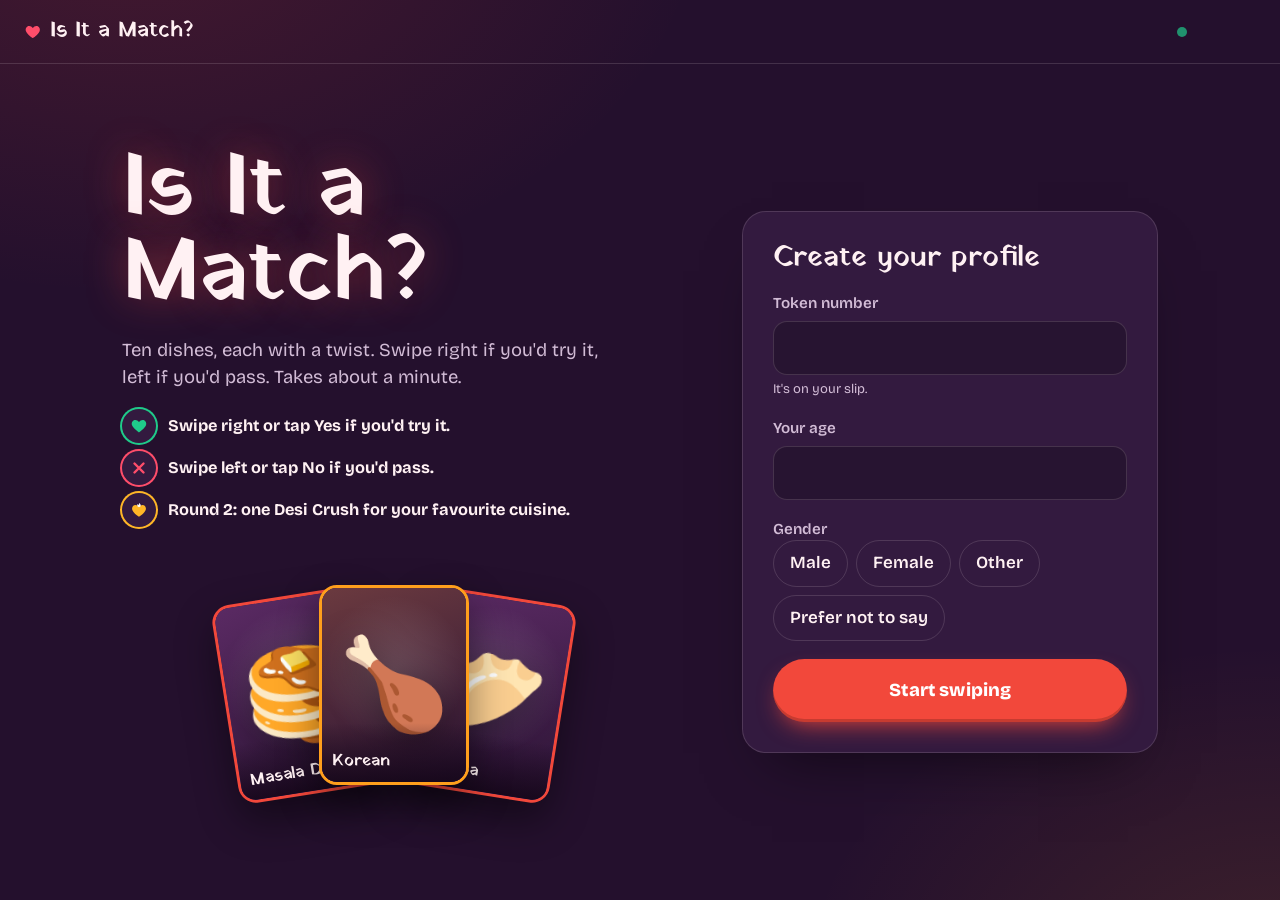
==== commit c5657ee1: "1-minute version: rounds grouped, twist shown on the card, no result screens - Round 1 (5 Chinese tw" ====
--- a/index.html
+++ b/index.html
@@ -40,6 +40,7 @@
           <img class="start-logo" id="startLogo" alt="" hidden>
           <h1 id="startTitle" data-text="title"></h1>
           <p class="intro" data-text="intro"></p>
+          <ul class="start-how" id="startHow"></ul>
           <div class="fan" id="fan"></div>
         </div>
         <form class="start-form" id="startForm" novalidate>
@@ -67,16 +68,6 @@
         </form>
       </section>
 
-      <!-- How it works -->
-      <section class="screen screen-how" id="screen-how" aria-labelledby="howTitle">
-        <div class="how-card">
-          <h2 id="howTitle"></h2>
-          <ol class="how-steps" id="howSteps"></ol>
-          <p class="how-example" id="howExample"></p>
-          <button class="btn-primary btn-big" id="howBtn" type="button"></button>
-        </div>
-      </section>
-
       <!-- Play -->
       <section class="screen screen-play" id="screen-play">
         <div class="prompt">
@@ -97,23 +88,13 @@
         </div>
         <div class="deck-area">
           <div class="deck" id="deck"></div>
+          <div class="burst deck-burst" id="deckBurst" aria-hidden="true"></div>
           <div class="controls">
             <button class="ctl ctl-undo" id="undoBtn" type="button"><svg><use href="#i-undo"/></svg><span data-btn="undo"></span></button>
             <button class="ctl ctl-no" id="noBtn" type="button"><svg><use href="#i-no"/></svg><span data-btn="no"></span></button>
             <button class="ctl ctl-crush" id="crushBtn" type="button"><svg><use href="#i-crush"/></svg><span data-btn="crush"></span><b class="crush-count" id="crushCount">1</b></button>
             <button class="ctl ctl-yes" id="yesBtn" type="button"><svg><use href="#i-yes"/></svg><span data-btn="yes"></span></button>
           </div>
-        </div>
-      </section>
-
-      <!-- Plot twist -->
-      <section class="screen screen-twist" id="screen-twist" aria-labelledby="twistTitle">
-        <div class="twist-inner">
-          <div class="fan fan-small" id="twistFan" aria-hidden="true"></div>
-          <h2 id="twistTitle"></h2>
-          <p id="twistText"></p>
-          <p class="twist-crush"><svg><use href="#i-crush"/></svg><span id="twistCrush"></span></p>
-          <button class="btn-primary btn-big" id="twistBtn" type="button"></button>
         </div>
       </section>
 
@@ -136,22 +117,20 @@
     <p class="flash-emoji" id="flashEmoji"></p>
     <p class="flash-title" id="flashTitle"></p>
     <p class="flash-text" id="flashText"></p>
-  </div>
-
-  <!-- Match / classic / desi crush result -->
+    <p class="flash-crush" id="flashCrush" hidden></p>
+  </div>
+
+  <!-- Desi Crush screen (Yes and No have no screen) -->
   <div class="overlay" id="result" hidden>
     <div class="result" role="dialog" aria-modal="true" aria-labelledby="resultTitle">
       <h2 class="result-title" id="resultTitle"></h2>
       <div class="plates" id="plates"></div>
       <p class="result-name" id="resultName"></p>
       <p class="result-line" id="resultLine"></p>
-      <ul class="teasers" id="teasers"></ul>
       <div class="result-actions">
         <button class="btn-primary btn-big" id="nextBtn" type="button"></button>
         <button class="btn-quiet" id="changeBtn" type="button"><svg><use href="#i-undo"/></svg><span id="changeText"></span></button>
       </div>
-      <div class="timer" id="timer" aria-hidden="true"><span></span></div>
-      <p class="tap-hint-result" id="tapHint"></p>
     </div>
     <div class="burst" id="burst" aria-hidden="true"></div>
   </div>
--- a/style.css
+++ b/style.css
@@ -224,6 +224,19 @@
   text-shadow: 0 0 40px rgba(242, 72, 59, 0.45);
 }
 .intro { margin: 20px 0 0; max-width: 30rem; font-size: 1.15rem; color: var(--muted); }
+.start-how { list-style: none; margin: 18px 0 0; padding: 0; display: grid; gap: 8px; }
+.start-how li { display: flex; align-items: center; gap: 12px; font-weight: 700; font-size: 1.02rem; text-align: left; }
+.start-how svg {
+  width: 34px;
+  height: 34px;
+  padding: 8px;
+  border-radius: 50%;
+  background: var(--night-2);
+  box-shadow: 0 0 0 2px currentColor;
+}
+.how-yes svg { color: var(--yes); }
+.how-no svg { color: var(--no); }
+.how-crush svg { color: var(--crush); }
 
 .fan { position: relative; height: 250px; margin-top: 40px; }
 .fan-card {
@@ -349,45 +362,6 @@
   font-weight: 600;
 }
 
-/* ------------------------------------------------------------ how it works */
-
-.screen-how { align-items: center; justify-content: center; padding: 28px 18px; }
-.how-card {
-  width: min(100%, 36rem);
-  padding: 34px;
-  border-radius: var(--r-card);
-  background: var(--night-2);
-  border: 1px solid var(--line);
-  box-shadow: 0 30px 60px -30px rgba(0, 0, 0, 0.6);
-}
-.how-card h2 { margin: 0; font-family: var(--display); font-weight: 400; font-size: clamp(2.2rem, 5vw, 3rem); line-height: 1; }
-.how-steps { list-style: none; margin: 24px 0 0; padding: 0; display: grid; gap: 14px; }
-.how-steps li { display: flex; align-items: center; gap: 16px; font-size: 1.08rem; font-weight: 600; }
-.how-steps svg {
-  width: 48px;
-  height: 48px;
-  padding: 12px;
-  border-radius: 50%;
-  background: var(--night);
-  box-shadow: 0 0 0 2px currentColor;
-}
-.how-yes svg { color: var(--yes); }
-.how-no svg { color: var(--no); }
-.how-crush svg { color: var(--crush); }
-.how-example {
-  margin: 24px 0 26px;
-  padding: 16px 18px;
-  border-radius: var(--r-ui);
-  background: rgba(255, 182, 39, 0.12);
-  border: 1.5px dashed rgba(255, 182, 39, 0.55);
-  font-size: 1.1rem;
-  font-weight: 700;
-}
-#howBtn { width: 100%; }
-#screen-how.is-active .how-steps li { animation: rise 0.4s var(--ease-out) both; }
-#screen-how.is-active .how-steps li:nth-child(2) { animation-delay: 0.08s; }
-#screen-how.is-active .how-steps li:nth-child(3) { animation-delay: 0.16s; }
-
 /* ------------------------------------------------------------ play */
 
 .screen-play {
@@ -427,7 +401,9 @@
 .counter { margin: 10px 0 0; font-weight: 600; color: var(--muted); }
 .keys { display: none; }
 
-.deck-area { display: flex; flex-direction: column; align-items: center; gap: 18px; }
+.deck-area { position: relative; display: flex; flex-direction: column; align-items: center; gap: 18px; }
+.deck-burst { z-index: 6; }
+.deck-burst span { top: 40%; font-size: 1.4rem; animation-duration: 0.8s; }
 .deck { position: relative; width: var(--card-w); height: var(--card-h); }
 
 /* ---------------------------------------------- the card */
@@ -451,10 +427,11 @@
   --crush: 0;
 }
 .card.part-2 { --card-accent: var(--saffron); }
-.card.is-top { cursor: grab; transition: transform 0.25s var(--ease-out); animation: card-in 0.4s var(--ease-out); }
+.card.is-top { cursor: grab; transition: transform 0.25s var(--ease-out); animation: card-in 0.3s var(--ease-out); }
 .card.is-dragging { cursor: grabbing; transition: none; }
 .card.is-returning { transition: transform 0.3s var(--spring); }
-.card.is-leaving { transition: transform 0.62s cubic-bezier(0.45, 0, 0.7, 0.4); pointer-events: none; }
+.card.is-leaving { transition: transform 0.34s cubic-bezier(0.45, 0, 0.7, 0.4); pointer-events: none; }
+.card.is-leaving.is-tilt-up { transition-duration: 0.42s; }
 .card.is-tilt-right { transform: rotate(6deg) translateX(18px); }
 .card.is-tilt-left { transform: rotate(-6deg) translateX(-18px); }
 .card.is-tilt-up { transform: translateY(-14px) scale(1.03); }
@@ -481,10 +458,26 @@
 .card.part-2 .card-banner { color: #2a1300; text-shadow: none; }
 
 .card-photos { position: relative; flex: 1 1 auto; min-height: 0; }
-.card-photos .photo { position: absolute; inset: 0; }
-
-.photo, .plate, .tile-photo, .sheet-photo { position: relative; overflow: hidden; background: var(--night-3); }
-.photo img, .plate img, .tile-photo img, .sheet-photo img {
+.card-photos.is-single .photo { position: absolute; inset: 0; }
+.card-photos.is-split { display: grid; grid-template-columns: 1fr 1fr; gap: 3px; background: var(--card-accent); }
+.card-photos.is-split .ph-emoji { font-size: clamp(2.4rem, 7vh, 4.5rem); }
+.split-cap {
+  position: absolute;
+  z-index: 2;
+  left: 8px;
+  right: 8px;
+  bottom: 8px;
+  padding: 6px 9px;
+  border-radius: 10px;
+  background: rgba(20, 6, 24, 0.88);
+  font-size: 0.82rem;
+  font-weight: 700;
+  line-height: 1.2;
+  text-align: center;
+}
+
+.photo, .plate, .tile-photo, .sheet-photo, .origin-photo { position: relative; overflow: hidden; background: var(--night-3); }
+.photo img, .plate img, .tile-photo img, .sheet-photo img, .origin-photo img {
   position: absolute;
   inset: 0;
   width: 100%;
@@ -510,45 +503,11 @@
 .ph-name { font-weight: 600; color: var(--muted); font-size: 0.9rem; padding: 0 12px; }
 .card .ph-name, .plate .ph-name, .tile-photo .ph-name, .sheet-photo .ph-name { display: none; }
 
-.bars { position: absolute; z-index: 3; top: 10px; left: 12px; right: 12px; display: flex; gap: 6px; }
-.bars span { flex: 1; height: 4px; border-radius: 4px; background: rgba(255, 255, 255, 0.35); }
-.bars span.on { background: #fff; }
-
-.caption-pill {
-  position: absolute;
-  z-index: 3;
-  left: 12px;
-  bottom: 12px;
-  right: 12px;
-  margin: 0;
-  padding: 8px 12px;
-  border-radius: 12px;
-  background: rgba(20, 6, 24, 0.86);
-  font-size: 0.88rem;
-  line-height: 1.3;
-}
-.caption-pill b { color: var(--saffron); }
-
-.tap-hint {
-  position: absolute;
-  z-index: 3;
-  top: 24px;
-  left: 12px;
-  padding: 5px 12px;
-  border-radius: 999px;
-  background: rgba(20, 6, 24, 0.7);
-  font-size: 0.8rem;
-  font-weight: 700;
-  animation: hint 2.4s ease-in-out infinite;
-}
-.card.seen-photos .tap-hint { display: none; }
-@keyframes hint { 50% { opacity: 0.5; } }
-
 .info-btn {
   position: absolute;
   z-index: 4;
   right: 12px;
-  top: 24px;
+  top: 12px;
   display: inline-flex;
   align-items: center;
   gap: 6px;
@@ -569,8 +528,13 @@
 .name-row { display: flex; align-items: baseline; justify-content: space-between; gap: 10px; }
 .card-info h3 { margin: 0; font-family: var(--display); font-weight: 400; font-size: clamp(1.8rem, 4vh, 2.5rem); line-height: 1.05; }
 .spice { font-size: 1rem; letter-spacing: -2px; white-space: nowrap; }
-.from { margin: 6px 0 0; display: flex; align-items: center; gap: 6px; color: var(--muted); font-weight: 600; }
-.from svg { color: var(--card-accent, var(--accent)); }
+.from, .origin { margin: 6px 0 0; display: flex; align-items: center; gap: 6px; color: var(--muted); font-weight: 600; }
+.from svg, .origin svg { color: var(--card-accent, var(--accent)); }
+.origin { gap: 8px; }
+.origin-photo { flex: none; width: 34px; height: 34px; border-radius: 50%; box-shadow: 0 0 0 2px var(--card-accent); }
+.origin-photo .placeholder { background: var(--night-3); }
+.origin-photo .ph-emoji { font-size: 1.1rem; filter: none; }
+.origin-photo .ph-name { display: none; }
 .bio { margin: 6px 0 0; font-size: 1rem; line-height: 1.35; }
 .chips { list-style: none; margin: 10px 0 0; padding: 0; display: flex; flex-wrap: wrap; gap: 6px; }
 .chips li { padding: 4px 11px; border-radius: 999px; background: rgba(255, 255, 255, 0.1); font-size: 0.84rem; font-weight: 600; }
@@ -676,6 +640,16 @@
 .flash-emoji { font-size: clamp(4rem, 12vw, 7rem); line-height: 1; }
 .flash-title { font-family: var(--display); font-size: clamp(3rem, 9vw, 6rem); line-height: 1; }
 .flash-text { font-size: clamp(1.2rem, 2.6vw, 1.7rem); font-weight: 800; }
+.flash .flash-crush {
+  margin-top: 14px;
+  padding: 10px 18px;
+  border-radius: 999px;
+  background: rgba(42, 19, 0, 0.88);
+  color: var(--crush);
+  font-size: clamp(1rem, 2.2vw, 1.35rem);
+  font-weight: 800;
+}
+.flash.is-in .flash-crush { animation: rise 0.4s var(--ease-out) 0.4s both; }
 .flash.is-in .flash-emoji { animation: pop 0.5s var(--spring) both; }
 .flash.is-in .flash-title { animation: slam 0.5s var(--spring) 0.08s both; }
 .flash.is-in .flash-text { animation: rise 0.4s var(--ease-out) 0.25s both; }
@@ -703,8 +677,6 @@
 
 /* ---------------------------------------------- result */
 
-#result { cursor: pointer; }
-#result[data-answer="crush"] { cursor: default; }
 .result { position: relative; z-index: 2; width: min(100%, 36rem); text-align: center; }
 #result[data-answer="yes"] { --hl: var(--yes); }
 #result[data-answer="crush"] { --hl: var(--crush); }
@@ -744,28 +716,15 @@
 
 .result-name { margin: 0; font-family: var(--display); font-size: clamp(1.8rem, 4vw, 2.5rem); line-height: 1.1; }
 .result-line { margin: 10px auto 0; max-width: 30rem; color: var(--muted); font-size: 1.12rem; }
-.teasers { list-style: none; margin: 14px auto 0; padding: 0; display: grid; gap: 8px; max-width: 26rem; }
-.teasers li {
-  padding: 10px 16px;
-  border-radius: var(--r-ui);
-  background: rgba(255, 255, 255, 0.08);
-  border: 1px solid color-mix(in srgb, var(--saffron) 50%, transparent);
-  font-weight: 700;
-}
 .result-actions { margin-top: 24px; display: flex; flex-direction: column; align-items: center; gap: 12px; }
 #result .btn-primary { --accent: var(--hl); min-width: 16rem; color: #2a1300; }
-.timer { width: min(100%, 20rem); height: 5px; margin: 22px auto 0; border-radius: 5px; background: rgba(255, 255, 255, 0.12); overflow: hidden; }
-.timer span { display: block; height: 100%; background: var(--hl); transform-origin: left; }
-#result.is-in .timer span { animation: drain var(--ms, 3s) linear both; }
-@keyframes drain { from { transform: scaleX(1); } to { transform: scaleX(0); } }
-.tap-hint-result { margin: 10px 0 0; font-size: 0.85rem; color: var(--muted); }
 
 /* Yes: the two plates slide in and meet. No: the plate settles in on its own. */
 #result.is-in .result-title { animation: title-in 0.55s var(--spring) both; }
 #result.is-in .plate-left { animation: plate-left 0.6s var(--spring) 0.1s both; }
 #result.is-in .plate-right { animation: plate-right 0.6s var(--spring) 0.1s both; }
 #result.is-in .plate-solo { animation: plate-solo 0.6s var(--spring) 0.1s both; }
-#result.is-in .result-name, #result.is-in .result-line, #result.is-in .teasers { animation: rise 0.4s var(--ease-out) 0.35s both; }
+#result.is-in .result-name, #result.is-in .result-line { animation: rise 0.4s var(--ease-out) 0.35s both; }
 #result.is-in .result-actions { animation: rise 0.4s var(--ease-out) 0.5s both; }
 @keyframes title-in { from { opacity: 0; transform: rotate(-3deg) scale(0.6); } }
 @keyframes plate-left { from { opacity: 0; transform: translateX(-45vw) rotate(-30deg); } }
@@ -780,8 +739,7 @@
 #result.is-in[data-answer="crush"] .result { animation: shake 0.45s ease-out 0.55s both; }
 #result.is-in[data-answer="crush"] .result-title { animation: slam-title 0.5s var(--spring) 0.75s both; }
 #result.is-in[data-answer="crush"] .result-name,
-#result.is-in[data-answer="crush"] .result-line,
-#result.is-in[data-answer="crush"] .teasers { animation: rise 0.4s var(--ease-out) 1s both; }
+#result.is-in[data-answer="crush"] .result-line { animation: rise 0.4s var(--ease-out) 1s both; }
 #result.is-in[data-answer="crush"] .result-actions { animation: rise 0.4s var(--ease-out) 1.15s both; }
 #result.is-in[data-answer="crush"] .plates::after {
   content: "💥";
@@ -881,40 +839,6 @@
 }
 @keyframes unroll { from { transform: rotate(-1.5deg) scaleX(0.1); opacity: 0; } }
 #halfBtn { --accent: var(--crush); color: #2a1300; min-width: 14rem; margin-top: 8px; }
-
-/* ------------------------------------------------------------ plot twist */
-
-.screen-twist { align-items: center; justify-content: center; padding: 32px 20px; text-align: center; }
-.twist-inner { max-width: 36rem; }
-.twist-inner h2 {
-  margin: 0;
-  font-family: var(--display);
-  font-weight: 400;
-  font-size: clamp(3rem, 8vw, 5rem);
-  line-height: 1;
-  color: var(--saffron);
-  text-shadow: 0 0 36px rgba(255, 159, 28, 0.5);
-}
-.twist-inner > p { margin: 16px 0 0; font-size: 1.2rem; color: var(--muted); }
-.twist-crush {
-  display: inline-flex;
-  align-items: center;
-  gap: 10px;
-  margin: 18px 0 26px !important;
-  padding: 12px 16px;
-  border-radius: var(--r-ui);
-  background: rgba(255, 182, 39, 0.14);
-  border: 1.5px solid rgba(255, 182, 39, 0.5);
-  color: var(--on) !important;
-  font-weight: 700;
-  font-size: 1.05rem !important;
-  text-align: left;
-}
-.twist-crush svg { color: var(--crush); font-size: 1.6rem; }
-.fan-small { height: 200px; margin: 0 0 18px; }
-.fan-small .fan-card { width: 120px; height: 160px; left: calc(50% - 60px + var(--i) * 104px); cursor: default; }
-#screen-twist.is-active .fan-card { animation: deal 0.5s var(--spring) both; animation-delay: calc((var(--i) + 1) * 90ms); }
-@keyframes deal { from { opacity: 0; translate: 0 60px; } }
 
 /* ------------------------------------------------------------ done */
 
@@ -1068,7 +992,13 @@
   .screen-start { flex-direction: column; text-align: center; }
   .start-hero { display: flex; flex-direction: column; align-items: center; }
   .intro { margin-inline: auto; }
-  .fan { width: 100%; height: 230px; margin-top: 24px; }
+  .start-hero h1 { font-size: clamp(2.6rem, 8vw, 4.2rem); }
+  .intro { margin-top: 12px; }
+  .start-how { margin-top: 14px; }
+  .fan { width: 100%; height: 180px; margin-top: 14px; }
+  .fan-card { width: 112px; height: 150px; top: 10px; left: calc(50% - 56px + var(--i) * 80px); }
+  .screen-start { gap: 24px; padding-block: 20px; }
+  .start-form { gap: 14px; padding: 24px; }
   .start-form { text-align: left; }
   .screen-done { flex-direction: column; }
 }
@@ -1084,12 +1014,14 @@
   .progress li { width: auto; flex: 1; max-width: 22px; }
   #exitBtn { padding: 6px 12px; }
 
-  .screen-start { padding: 22px 16px; gap: 22px; }
+  .screen-start { padding: 16px 16px; gap: 16px; }
   .fan { display: none; }
-  .start-form { padding: 22px 18px; }
-  .how-card { padding: 24px 18px; }
-  .how-steps li { font-size: 1rem; }
-  .how-steps svg { width: 42px; height: 42px; padding: 10px; }
+  .start-hero h1 { font-size: 2.5rem; }
+  .intro { font-size: 1rem; }
+  .start-form { padding: 18px 16px; gap: 12px; }
+  .start-form h2 { font-size: 1.5rem; }
+  .field input { height: 48px; }
+  .start-how li { font-size: 0.95rem; }
 
   .screen-play { --card-h: clamp(320px, calc(100dvh - var(--topbar) - 200px), 620px); padding: 8px 12px; gap: 8px; }
   .prompt .round-tag, .prompt h2 { display: none; }
@@ -1099,7 +1031,7 @@
   .card-info h3 { font-size: 1.7rem; }
   .info-btn span { display: none; }
   .info-btn { padding: 8px; }
-  .caption-pill { font-size: 0.8rem; }
+  .split-cap { font-size: 0.72rem; padding: 5px 6px; }
   .ctl { --size: 62px; }
   .ctl-crush { --size: 56px; }
   .ctl-undo { --size: 44px; }
@@ -1119,8 +1051,13 @@
   .card .chips, .card .bio { display: none; }
 }
 
+/* Smaller iPads in portrait (768 x 1024): drop the decorative cards so the form fits */
+@media (orientation: portrait) and (min-width: 601px) and (max-height: 1100px) {
+  .fan { display: none; }
+}
+
 /* Short landscape screens (small laptops) */
-@media (orientation: landscape) and (max-height: 720px) {
+@media (orientation: landscape) and (max-height: 800px) {
   .start-hero h1 { font-size: clamp(2.6rem, 6vw, 4rem); }
   .fan { height: 190px; margin-top: 20px; }
   .fan-card { width: 116px; height: 154px; left: calc(50% - 58px + var(--i) * 76px); }
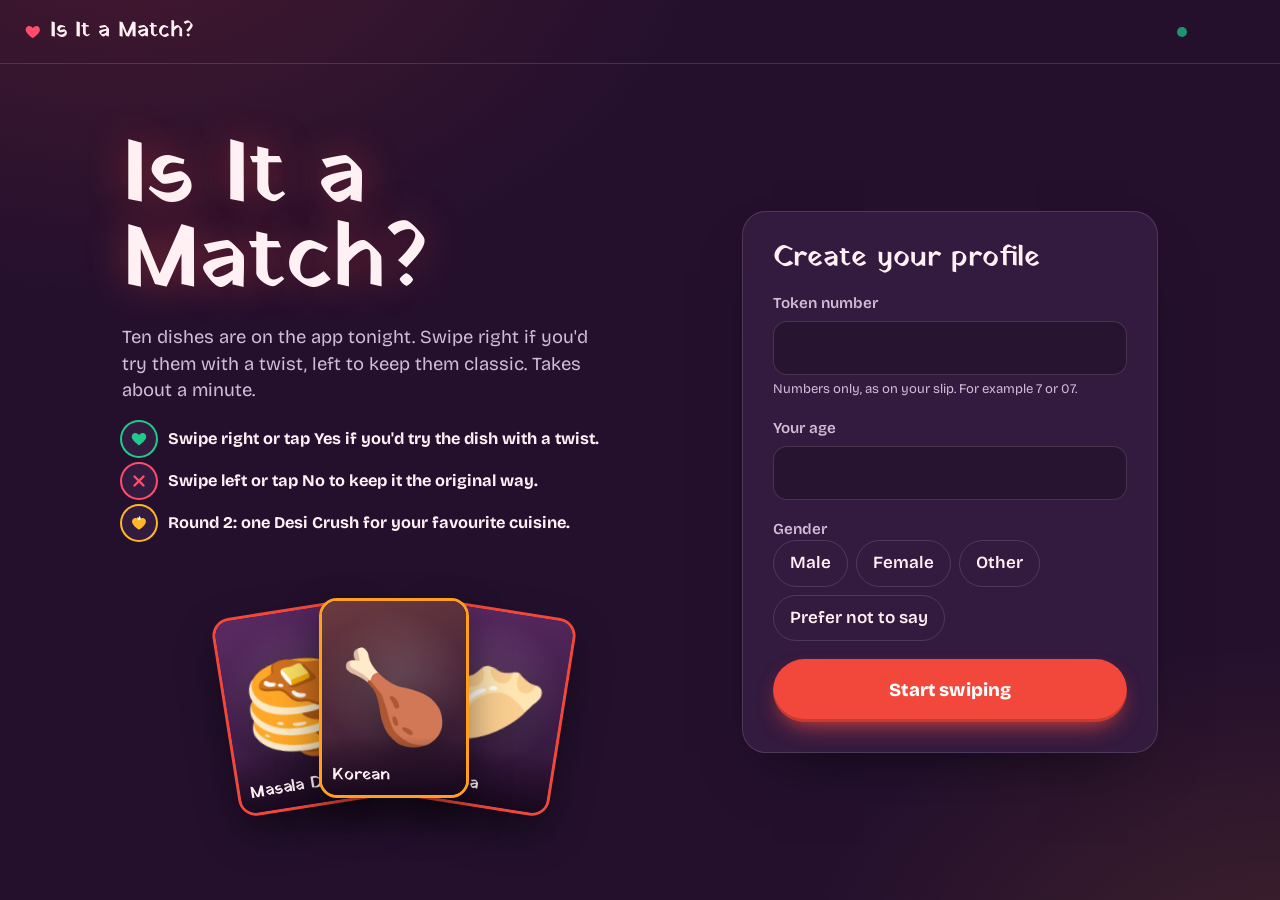
==== commit 72fa45be: "Bring back the match reveal; numbers-only tokens; one device per token; random end match - Cards sho" ====
--- a/index.html
+++ b/index.html
@@ -47,7 +47,7 @@
           <h2 data-text="startHeading"></h2>
           <label class="field">
             <span data-text="tokenLabel"></span>
-            <input id="token" name="token" inputmode="text" autocomplete="off" autocapitalize="characters" spellcheck="false" maxlength="20" required>
+            <input id="token" name="token" inputmode="numeric" pattern="[0-9]*" autocomplete="off" spellcheck="false" maxlength="9" required>
             <small data-text="tokenHelp"></small>
           </label>
           <label class="field">
@@ -88,7 +88,6 @@
         </div>
         <div class="deck-area">
           <div class="deck" id="deck"></div>
-          <div class="burst deck-burst" id="deckBurst" aria-hidden="true"></div>
           <div class="controls">
             <button class="ctl ctl-undo" id="undoBtn" type="button"><svg><use href="#i-undo"/></svg><span data-btn="undo"></span></button>
             <button class="ctl ctl-no" id="noBtn" type="button"><svg><use href="#i-no"/></svg><span data-btn="no"></span></button>
@@ -104,6 +103,14 @@
           <p class="profile-kicker" id="doneKicker"></p>
           <h2 id="profileName"></h2>
           <p id="profileLine"></p>
+          <div class="match" aria-live="polite">
+            <div class="match-photo-wrap" id="matchPhoto"></div>
+            <div class="match-text">
+              <p class="match-kicker"><svg><use href="#i-yes"/></svg><span id="matchKicker"></span></p>
+              <p class="match-name" id="matchName"></p>
+              <p class="match-line" id="matchLine"></p>
+            </div>
+          </div>
           <dl class="stats" id="stats"></dl>
           <button class="btn-primary btn-big" id="nextPlayerBtn" type="button"></button>
         </div>
@@ -120,17 +127,20 @@
     <p class="flash-crush" id="flashCrush" hidden></p>
   </div>
 
-  <!-- Desi Crush screen (Yes and No have no screen) -->
+  <!-- Match screen after Yes (moves on by itself) or Desi Crush (waits for Next). No has no screen. -->
   <div class="overlay" id="result" hidden>
     <div class="result" role="dialog" aria-modal="true" aria-labelledby="resultTitle">
       <h2 class="result-title" id="resultTitle"></h2>
       <div class="plates" id="plates"></div>
       <p class="result-name" id="resultName"></p>
       <p class="result-line" id="resultLine"></p>
+      <ul class="teasers" id="teasers"></ul>
       <div class="result-actions">
         <button class="btn-primary btn-big" id="nextBtn" type="button"></button>
         <button class="btn-quiet" id="changeBtn" type="button"><svg><use href="#i-undo"/></svg><span id="changeText"></span></button>
       </div>
+      <div class="timer" id="timer" aria-hidden="true"><span></span></div>
+      <p class="tap-hint-result" id="tapHint"></p>
     </div>
     <div class="burst" id="burst" aria-hidden="true"></div>
   </div>
@@ -194,7 +204,7 @@
       <form id="teamForm" class="team-grid" novalidate>
         <label class="field"><span>Your name</span><input id="tName" autocomplete="off" maxlength="40"></label>
         <label class="field"><span>Stall PIN</span><input id="tPin" type="password" autocomplete="off" maxlength="40"></label>
-        <label class="field"><span>Token</span><input id="tToken" autocomplete="off" autocapitalize="characters" maxlength="20"></label>
+        <label class="field"><span>Token</span><input id="tToken" inputmode="numeric" pattern="[0-9]*" autocomplete="off" maxlength="9"></label>
         <button class="btn-primary" id="tCheck" type="submit">Check token</button>
       </form>
       <div id="tResult" class="team-result" role="status"></div>
--- a/style.css
+++ b/style.css
@@ -46,7 +46,7 @@
 body[data-part="2"] { --accent: var(--saffron); }
 
 *, *::before, *::after { box-sizing: border-box; }
-html { -webkit-text-size-adjust: 100%; }
+html { -webkit-text-size-adjust: 100%; overflow-x: hidden; }
 
 body {
   margin: 0;
@@ -84,7 +84,8 @@
 
 /* ------------------------------------------------------------ top bar */
 
-.app { min-height: 100dvh; display: flex; flex-direction: column; }
+/* Clip cards that fly off the side, so phones never zoom out to fit them. */
+.app { min-height: 100dvh; display: flex; flex-direction: column; overflow-x: hidden; overflow-x: clip; }
 
 .topbar {
   height: var(--topbar);
@@ -401,9 +402,7 @@
 .counter { margin: 10px 0 0; font-weight: 600; color: var(--muted); }
 .keys { display: none; }
 
-.deck-area { position: relative; display: flex; flex-direction: column; align-items: center; gap: 18px; }
-.deck-burst { z-index: 6; }
-.deck-burst span { top: 40%; font-size: 1.4rem; animation-duration: 0.8s; }
+.deck-area { display: flex; flex-direction: column; align-items: center; gap: 18px; }
 .deck { position: relative; width: var(--card-w); height: var(--card-h); }
 
 /* ---------------------------------------------- the card */
@@ -458,26 +457,9 @@
 .card.part-2 .card-banner { color: #2a1300; text-shadow: none; }
 
 .card-photos { position: relative; flex: 1 1 auto; min-height: 0; }
-.card-photos.is-single .photo { position: absolute; inset: 0; }
-.card-photos.is-split { display: grid; grid-template-columns: 1fr 1fr; gap: 3px; background: var(--card-accent); }
-.card-photos.is-split .ph-emoji { font-size: clamp(2.4rem, 7vh, 4.5rem); }
-.split-cap {
-  position: absolute;
-  z-index: 2;
-  left: 8px;
-  right: 8px;
-  bottom: 8px;
-  padding: 6px 9px;
-  border-radius: 10px;
-  background: rgba(20, 6, 24, 0.88);
-  font-size: 0.82rem;
-  font-weight: 700;
-  line-height: 1.2;
-  text-align: center;
-}
-
-.photo, .plate, .tile-photo, .sheet-photo, .origin-photo { position: relative; overflow: hidden; background: var(--night-3); }
-.photo img, .plate img, .tile-photo img, .sheet-photo img, .origin-photo img {
+.card-photos .photo { position: absolute; inset: 0; }
+.photo, .plate, .tile-photo, .sheet-photo, .match-photo { position: relative; overflow: hidden; background: var(--night-3); }
+.photo img, .plate img, .tile-photo img, .sheet-photo img, .match-photo img {
   position: absolute;
   inset: 0;
   width: 100%;
@@ -528,13 +510,8 @@
 .name-row { display: flex; align-items: baseline; justify-content: space-between; gap: 10px; }
 .card-info h3 { margin: 0; font-family: var(--display); font-weight: 400; font-size: clamp(1.8rem, 4vh, 2.5rem); line-height: 1.05; }
 .spice { font-size: 1rem; letter-spacing: -2px; white-space: nowrap; }
-.from, .origin { margin: 6px 0 0; display: flex; align-items: center; gap: 6px; color: var(--muted); font-weight: 600; }
-.from svg, .origin svg { color: var(--card-accent, var(--accent)); }
-.origin { gap: 8px; }
-.origin-photo { flex: none; width: 34px; height: 34px; border-radius: 50%; box-shadow: 0 0 0 2px var(--card-accent); }
-.origin-photo .placeholder { background: var(--night-3); }
-.origin-photo .ph-emoji { font-size: 1.1rem; filter: none; }
-.origin-photo .ph-name { display: none; }
+.from { margin: 6px 0 0; display: flex; align-items: center; gap: 6px; color: var(--muted); font-weight: 600; }
+.from svg { color: var(--card-accent, var(--accent)); }
 .bio { margin: 6px 0 0; font-size: 1rem; line-height: 1.35; }
 .chips { list-style: none; margin: 10px 0 0; padding: 0; display: flex; flex-wrap: wrap; gap: 6px; }
 .chips li { padding: 4px 11px; border-radius: 999px; background: rgba(255, 255, 255, 0.1); font-size: 0.84rem; font-weight: 600; }
@@ -677,6 +654,8 @@
 
 /* ---------------------------------------------- result */
 
+#result { cursor: pointer; }
+#result[data-answer="crush"] { cursor: default; }
 .result { position: relative; z-index: 2; width: min(100%, 36rem); text-align: center; }
 #result[data-answer="yes"] { --hl: var(--yes); }
 #result[data-answer="crush"] { --hl: var(--crush); }
@@ -716,15 +695,29 @@
 
 .result-name { margin: 0; font-family: var(--display); font-size: clamp(1.8rem, 4vw, 2.5rem); line-height: 1.1; }
 .result-line { margin: 10px auto 0; max-width: 30rem; color: var(--muted); font-size: 1.12rem; }
+.teasers { list-style: none; margin: 14px auto 0; padding: 0; display: grid; gap: 8px; max-width: 26rem; }
+.teasers li {
+  padding: 10px 16px;
+  border-radius: var(--r-ui);
+  background: rgba(255, 255, 255, 0.08);
+  border: 1px solid color-mix(in srgb, var(--saffron) 50%, transparent);
+  font-weight: 700;
+}
 .result-actions { margin-top: 24px; display: flex; flex-direction: column; align-items: center; gap: 12px; }
 #result .btn-primary { --accent: var(--hl); min-width: 16rem; color: #2a1300; }
+#result[data-answer="yes"] .result-actions { display: none; }
+.timer { width: min(100%, 20rem); height: 5px; margin: 22px auto 0; border-radius: 5px; background: rgba(255, 255, 255, 0.12); overflow: hidden; }
+.timer span { display: block; height: 100%; background: var(--hl); transform-origin: left; }
+#result.is-in .timer span { animation: drain var(--ms, 3s) linear both; }
+@keyframes drain { from { transform: scaleX(1); } to { transform: scaleX(0); } }
+.tap-hint-result { margin: 10px 0 0; font-size: 0.85rem; color: var(--muted); }
 
 /* Yes: the two plates slide in and meet. No: the plate settles in on its own. */
 #result.is-in .result-title { animation: title-in 0.55s var(--spring) both; }
 #result.is-in .plate-left { animation: plate-left 0.6s var(--spring) 0.1s both; }
 #result.is-in .plate-right { animation: plate-right 0.6s var(--spring) 0.1s both; }
 #result.is-in .plate-solo { animation: plate-solo 0.6s var(--spring) 0.1s both; }
-#result.is-in .result-name, #result.is-in .result-line { animation: rise 0.4s var(--ease-out) 0.35s both; }
+#result.is-in .result-name, #result.is-in .result-line, #result.is-in .teasers { animation: rise 0.4s var(--ease-out) 0.35s both; }
 #result.is-in .result-actions { animation: rise 0.4s var(--ease-out) 0.5s both; }
 @keyframes title-in { from { opacity: 0; transform: rotate(-3deg) scale(0.6); } }
 @keyframes plate-left { from { opacity: 0; transform: translateX(-45vw) rotate(-30deg); } }
@@ -739,7 +732,8 @@
 #result.is-in[data-answer="crush"] .result { animation: shake 0.45s ease-out 0.55s both; }
 #result.is-in[data-answer="crush"] .result-title { animation: slam-title 0.5s var(--spring) 0.75s both; }
 #result.is-in[data-answer="crush"] .result-name,
-#result.is-in[data-answer="crush"] .result-line { animation: rise 0.4s var(--ease-out) 1s both; }
+#result.is-in[data-answer="crush"] .result-line,
+#result.is-in[data-answer="crush"] .teasers { animation: rise 0.4s var(--ease-out) 1s both; }
 #result.is-in[data-answer="crush"] .result-actions { animation: rise 0.4s var(--ease-out) 1.15s both; }
 #result.is-in[data-answer="crush"] .plates::after {
   content: "💥";
@@ -863,6 +857,28 @@
   text-shadow: 0 0 30px rgba(242, 72, 59, 0.5);
 }
 #profileLine { margin: 12px 0 0; font-size: 1.1rem; }
+.match {
+  display: flex;
+  align-items: center;
+  gap: 14px;
+  margin: 20px 0 0;
+  padding: 12px 14px;
+  border-radius: var(--r-ui);
+  background: linear-gradient(120deg, rgba(255, 77, 106, 0.2), rgba(255, 182, 39, 0.16));
+  border: 1.5px solid rgba(255, 77, 106, 0.55);
+  text-align: left;
+}
+.match-photo { width: 64px; height: 64px; border-radius: 50%; flex: none; box-shadow: 0 0 0 3px #fff, 0 0 0 6px var(--no); }
+.match-photo .ph-emoji { font-size: 2rem; filter: none; }
+.match-photo .ph-name { display: none; }
+.match-text p { margin: 0; }
+.match-kicker { display: flex; align-items: center; gap: 6px; font-size: 0.82rem; font-weight: 800; color: #ff97a8; text-transform: uppercase; letter-spacing: 0.04em; }
+.match-name { font-family: var(--display); font-size: 1.35rem; line-height: 1.1; margin-top: 2px !important; }
+.match-line { font-size: 0.88rem; color: var(--muted); margin-top: 2px !important; }
+#screen-done.is-active .match { animation: match-in 0.7s var(--spring) 0.3s both; }
+#screen-done.is-active .match-photo { animation: heartbeat 1.4s ease-in-out 1s 2; }
+@keyframes match-in { from { opacity: 0; transform: scale(0.7) rotate(-4deg); } }
+@keyframes heartbeat { 0%, 100% { transform: scale(1); } 15% { transform: scale(1.12); } 30% { transform: scale(1); } 45% { transform: scale(1.08); } }
 .stats { margin: 24px 0 22px; display: grid; grid-template-columns: repeat(3, 1fr); gap: 8px; }
 .stats div { display: flex; flex-direction: column; padding: 12px 6px; border-radius: var(--r-ui); background: rgba(0, 0, 0, 0.2); }
 .stats dd { margin: 0; font-size: 1.25rem; font-weight: 800; order: -1; line-height: 1.2; }
@@ -1021,7 +1037,9 @@
   .start-form { padding: 18px 16px; gap: 12px; }
   .start-form h2 { font-size: 1.5rem; }
   .field input { height: 48px; }
-  .start-how li { font-size: 0.95rem; }
+  .start-how { gap: 6px; margin-top: 12px; }
+  .start-how li { font-size: 0.9rem; }
+  .start-how svg { width: 30px; height: 30px; padding: 7px; }
 
   .screen-play { --card-h: clamp(320px, calc(100dvh - var(--topbar) - 200px), 620px); padding: 8px 12px; gap: 8px; }
   .prompt .round-tag, .prompt h2 { display: none; }
@@ -1031,7 +1049,6 @@
   .card-info h3 { font-size: 1.7rem; }
   .info-btn span { display: none; }
   .info-btn { padding: 8px; }
-  .split-cap { font-size: 0.72rem; padding: 5px 6px; }
   .ctl { --size: 62px; }
   .ctl-crush { --size: 56px; }
   .ctl-undo { --size: 44px; }
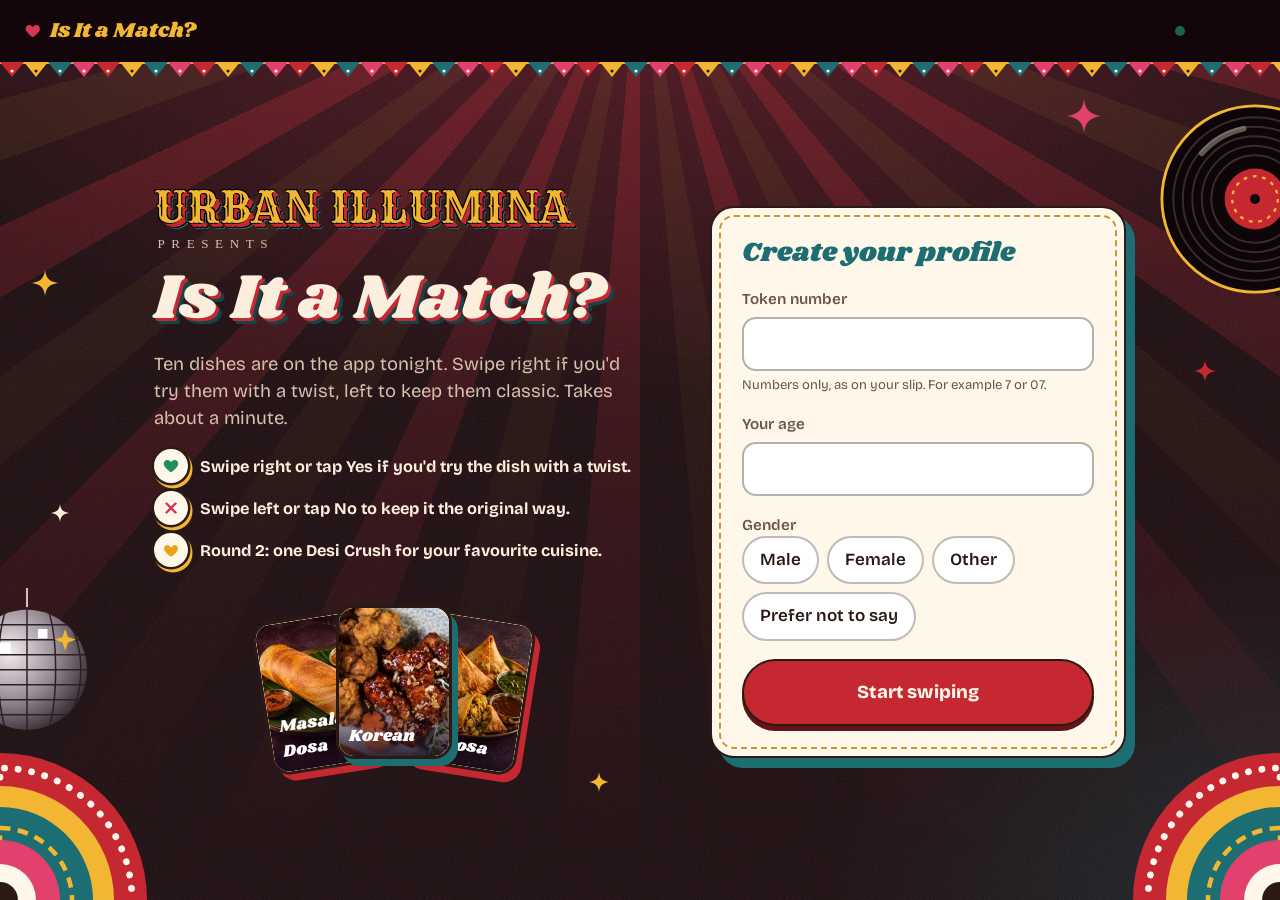
==== commit 7d20d7e9: "Add all 25 photos; Urban Illumina night design; deleted rows free a token; Game admin menu in the sh" ====
--- a/index.html
+++ b/index.html
@@ -3,10 +3,11 @@
 <head>
   <meta charset="utf-8">
   <meta name="viewport" content="width=device-width, initial-scale=1, viewport-fit=cover">
-  <meta name="theme-color" content="#24102d">
+  <meta name="theme-color" content="#12060a">
   <meta name="apple-mobile-web-app-capable" content="yes">
   <title>Is It a Match?</title>
-  <link rel="preload" href="fonts/yatra-one.woff2" as="font" type="font/woff2" crossorigin>
+  <link rel="preload" href="fonts/shrikhand.woff2" as="font" type="font/woff2" crossorigin>
+  <link rel="preload" href="fonts/rye.woff2" as="font" type="font/woff2" crossorigin>
   <link rel="preload" href="fonts/bricolage-grotesque.woff2" as="font" type="font/woff2" crossorigin>
   <link rel="stylesheet" href="style.css">
 </head>
@@ -17,8 +18,26 @@
     <symbol id="i-crush" viewBox="0 0 24 24"><path d="M12 21s-7.2-4.4-8.9-9C1.9 8.6 4 5.2 7.3 5.2c1.9 0 3.3.9 4.7 2.6 1.4-1.7 2.8-2.6 4.7-2.6 3.3 0 5.4 3.4 4.2 6.8-1.7 4.6-8.9 9-8.9 9z" fill="currentColor"/><path d="M12 2.2c.9 1.4 2.4 2.1 2.4 3.6a2.4 2.4 0 0 1-4.8 0c0-.7.3-1.2.7-1.7.2.6.6 1 1.1 1 .6 0 .9-.6.6-1.6-.2-.5 0-1 0-1.3z" fill="#fff"/></symbol>
     <symbol id="i-undo" viewBox="0 0 24 24"><path d="M9 7H4V2M4.3 7A8.5 8.5 0 1 1 3.5 13" fill="none" stroke="currentColor" stroke-width="2.6" stroke-linecap="round" stroke-linejoin="round"/></symbol>
     <symbol id="i-pin" viewBox="0 0 24 24"><path d="M12 22s7-6.3 7-12a7 7 0 1 0-14 0c0 5.7 7 12 7 12zm0-9.5a2.5 2.5 0 1 1 0-5 2.5 2.5 0 0 1 0 5z" fill="currentColor"/></symbol>
+    <!-- Urban Illumina decorations -->
+    <symbol id="i-spark" viewBox="0 0 24 24"><path d="M12 0c.9 7.6 3.8 10.6 12 12-8.2 1.4-11.1 4.4-12 12-.9-7.6-3.8-10.6-12-12C8.2 10.6 11.1 7.6 12 0z" fill="currentColor"/></symbol>
+    <symbol id="i-vinyl" viewBox="0 0 100 100"><circle cx="50" cy="50" r="49" fill="#0d0507" stroke="#f2b632" stroke-width="1.5"/><g fill="none" stroke="#3b2a2e" stroke-width="1"><circle cx="50" cy="50" r="43"/><circle cx="50" cy="50" r="38"/><circle cx="50" cy="50" r="33"/><circle cx="50" cy="50" r="28"/><circle cx="50" cy="50" r="23"/></g><path d="M22 26a40 40 0 0 1 22-13" fill="none" stroke="#fbeedd" stroke-opacity=".35" stroke-width="3" stroke-linecap="round"/><circle cx="50" cy="50" r="16" fill="#c62832"/><circle cx="50" cy="50" r="12" fill="none" stroke="#f2b632" stroke-width="1.2" stroke-dasharray="2 3"/><circle cx="50" cy="50" r="2.6" fill="#0d0507"/></symbol>
+    <symbol id="i-disco" viewBox="0 0 100 110"><path d="M50 0v14" stroke="#d8bfae" stroke-width="1.5"/><defs><clipPath id="ballclip"><circle cx="50" cy="60" r="44"/></clipPath><radialGradient id="ballshade" cx="35%" cy="35%" r="70%"><stop offset="0" stop-color="#f4eef0"/><stop offset=".55" stop-color="#9b8f98"/><stop offset="1" stop-color="#3a3036"/></radialGradient></defs><circle cx="50" cy="60" r="44" fill="url(#ballshade)"/><g clip-path="url(#ballclip)" stroke="#2a2026" stroke-width="1.1" fill="none"><path d="M0 27h100M0 38h100M0 49h100M0 60h100M0 71h100M0 82h100M0 93h100"/><path d="M50 14v92M35 15c-8 20-8 70 0 90M65 15c8 20 8 70 0 90M21 22c-14 22-14 54 0 76M79 22c14 22 14 54 0 76"/></g><path d="M30 40h8v8h-8zM58 30h7v7h-7z" fill="#fff"/><path d="M78 30l2 6 6 2-6 2-2 6-2-6-6-2 6-2z" fill="#f2b632"/></symbol>
+    <symbol id="i-corner" viewBox="0 0 100 100"><path d="M0 100V2a98 98 0 0 1 98 98z" fill="#c62832"/><path d="M0 100V12a88 88 0 0 1 88 88" fill="none" stroke="#fff8ea" stroke-width="4.5" stroke-dasharray="0.1 9" stroke-linecap="round"/><path d="M0 100V24a76 76 0 0 1 76 76z" fill="#f2b632"/><path d="M0 100V38a62 62 0 0 1 62 62z" fill="#1d6e73"/><path d="M0 100V52a48 48 0 0 1 48 48" fill="none" stroke="#f2b632" stroke-width="3" stroke-dasharray="7 5"/><path d="M0 100V60a40 40 0 0 1 40 40z" fill="#e2416e"/><path d="M0 100V76a24 24 0 0 1 24 24z" fill="#fff8ea"/><circle cx="0" cy="100" r="12" fill="#2b1a14"/></symbol>
     <symbol id="i-info" viewBox="0 0 24 24"><circle cx="12" cy="12" r="10" fill="none" stroke="currentColor" stroke-width="2.4"/><path d="M12 11v6M12 7.2v.1" stroke="currentColor" stroke-width="2.6" stroke-linecap="round"/></symbol>
   </svg>
+
+  <!-- Night poster background: sun rays, grain, vinyl, disco ball, sparkles, truck-art corners -->
+  <div class="deco" aria-hidden="true">
+    <svg class="vinyl"><use href="#i-vinyl"/></svg>
+    <svg class="disco"><use href="#i-disco"/></svg>
+    <svg class="spark sp-1"><use href="#i-spark"/></svg>
+    <svg class="spark sp-2"><use href="#i-spark"/></svg>
+    <svg class="spark sp-3"><use href="#i-spark"/></svg>
+    <svg class="spark sp-4"><use href="#i-spark"/></svg>
+    <svg class="spark sp-5"><use href="#i-spark"/></svg>
+    <svg class="corner corner-bl"><use href="#i-corner"/></svg>
+    <svg class="corner corner-br"><use href="#i-corner"/></svg>
+  </div>
 
   <div class="app">
     <header class="topbar">
@@ -38,6 +57,7 @@
       <section class="screen screen-start" id="screen-start" aria-labelledby="startTitle">
         <div class="start-hero">
           <img class="start-logo" id="startLogo" alt="" hidden>
+          <p class="presenter"><span class="presenter-name" data-text="presenter"></span><span class="presenter-sub" data-text="presents"></span></p>
           <h1 id="startTitle" data-text="title"></h1>
           <p class="intro" data-text="intro"></p>
           <ul class="start-how" id="startHow"></ul>
@@ -121,6 +141,9 @@
 
   <!-- Round switch flash -->
   <div class="flash" id="flash" hidden aria-live="polite">
+    <svg class="flash-spark fs-1" aria-hidden="true"><use href="#i-spark"/></svg>
+    <svg class="flash-spark fs-2" aria-hidden="true"><use href="#i-spark"/></svg>
+    <svg class="flash-spark fs-3" aria-hidden="true"><use href="#i-spark"/></svg>
     <p class="flash-emoji" id="flashEmoji"></p>
     <p class="flash-title" id="flashTitle"></p>
     <p class="flash-text" id="flashText"></p>
--- a/style.css
+++ b/style.css
@@ -1,13 +1,23 @@
 /* Swipe game — styles.
- * Night-market dating app: a dark plum stall at night, dishes as profiles,
- * street-sign lettering for names. Laptop and iPad first; phone as backup.
+ * Urban Illumina at night: a dark maroon sky with Diwali-Night sun rays,
+ * festive bunting, retro props (vinyl, disco ball), sparkles and truck-art
+ * corners. Dishes sit on cream poster cards with ink outlines and hard
+ * offset shadows. Crimson, teal and marigold gold. Dishes are dating profiles.
+ * Laptop and iPad first; phone as backup.
  */
 
 /* Fonts are stored in the repo (fonts/), so they load even on slow fest Wi-Fi.
- * Yatra One and Bricolage Grotesque, both SIL Open Font License. */
+ * Rye (the western-marquee look of the URBAN ILLUMINA wordmark), Shrikhand
+ * (retro desi poster script) and Bricolage Grotesque. All SIL Open Font License. */
 @font-face {
-  font-family: "Yatra One";
-  src: url("fonts/yatra-one.woff2") format("woff2");
+  font-family: "Rye";
+  src: url("fonts/rye.woff2") format("woff2");
+  font-weight: 400;
+  font-display: swap;
+}
+@font-face {
+  font-family: "Shrikhand";
+  src: url("fonts/shrikhand.woff2") format("woff2");
   font-weight: 400;
   font-display: swap;
 }
@@ -19,21 +29,30 @@
 }
 
 :root {
-  --night: #24102d;
-  --night-2: #331a3f;
-  --night-3: #4a2756;
-  --line: rgba(255, 236, 240, 0.14);
-  --on: #fff1f3;
-  --muted: #d2bcd6;
-  --chilli: #f2483b;   /* Chinese twist round */
-  --saffron: #ff9f1c;  /* Desi twist round */
-  --yes: #1fcb8a;
-  --no: #ff4d6a;
-  --crush: #ffb627;    /* Desi Crush */
-  --undo: #c9b6ff;
-  --accent: var(--chilli);
-
-  --display: "Yatra One", "Georgia", serif;
+  --bg: #1a0a0e;       /* night page */
+  --page-text: #fbeedd;
+  --page-muted: #d8bfae;
+  --page-line: rgba(251, 238, 221, 0.22);
+  --paper: #f3e6cc;
+  --paper-2: #fff8ea;  /* cards, forms */
+  --paper-3: #eadbbf;  /* photo placeholders */
+  --ink: #2b1a14;
+  --muted: #6b5646;
+  --line: rgba(43, 26, 20, 0.2);
+  --crimson: #c62832;  /* round 1: Chinese twist */
+  --teal: #1d6e73;     /* round 2: desi twist */
+  --teal-deep: #134447;
+  --gold: #f2b632;
+  --pink: #e2416e;
+  --yes: #1f8f5a;
+  --no: #d93450;
+  --crush: #eca21e;    /* Desi Crush */
+  --undo: #7a64b8;
+  --accent: var(--crimson);
+  --hard: 0 0 0 2.5px var(--ink);  /* ink outline used on cards and buttons */
+
+  --wordmark: "Rye", "Georgia", serif;
+  --display: "Shrikhand", "Georgia", serif;
   --text: "Bricolage Grotesque", ui-sans-serif, system-ui, -apple-system, "Segoe UI", sans-serif;
 
   --r-card: 24px;
@@ -43,7 +62,7 @@
   --spring: cubic-bezier(0.34, 1.56, 0.64, 1);
 }
 
-body[data-part="2"] { --accent: var(--saffron); }
+body[data-part="2"] { --accent: var(--teal); }
 
 *, *::before, *::after { box-sizing: border-box; }
 html { -webkit-text-size-adjust: 100%; overflow-x: hidden; }
@@ -51,15 +70,11 @@
 body {
   margin: 0;
   min-height: 100dvh;
-  color: var(--on);
+  color: var(--page-text);
   font-family: var(--text);
   font-size: 17px;
   line-height: 1.45;
-  background-color: var(--night);
-  background-image:
-    radial-gradient(60rem 40rem at 10% -10%, rgba(242, 72, 59, 0.16), transparent 60%),
-    radial-gradient(50rem 36rem at 100% 110%, rgba(255, 159, 28, 0.12), transparent 60%);
-  background-attachment: fixed;
+  background-color: var(--bg);
   overflow-x: hidden;
   -webkit-tap-highlight-color: transparent;
 }
@@ -70,7 +85,7 @@
   inset: 0;
   z-index: -1;
   background: var(--art) center / cover no-repeat;
-  opacity: 0.22;
+  opacity: 0.3;
   pointer-events: none;
 }
 
@@ -94,7 +109,19 @@
   align-items: center;
   gap: 16px;
   padding: 0 max(20px, env(safe-area-inset-right)) 0 max(20px, env(safe-area-inset-left));
-  border-bottom: 1px solid var(--line);
+  position: relative;
+  z-index: 2;
+  background: #12060a;
+  border-bottom: 2px solid var(--gold);
+}
+/* Festive bunting (jhalar) hanging under the top bar */
+.topbar::after {
+  content: "";
+  position: absolute;
+  left: 0; right: 0; top: 100%;
+  height: 16px;
+  pointer-events: none;
+  background: url("data:image/svg+xml,%3Csvg xmlns='http://www.w3.org/2000/svg' width='96' height='16'%3E%3Cpath d='M0 0h24L12 15z' fill='%23c62832'/%3E%3Cpath d='M24 0h24L36 15z' fill='%23f2b632'/%3E%3Cpath d='M48 0h24L60 15z' fill='%231d6e73'/%3E%3Cpath d='M72 0h24L84 15z' fill='%23e2416e'/%3E%3Ccircle cx='12' cy='9' r='1.6' fill='%23fff8ea'/%3E%3Ccircle cx='36' cy='9' r='1.6' fill='%232b1a14'/%3E%3Ccircle cx='60' cy='9' r='1.6' fill='%23fff8ea'/%3E%3Ccircle cx='84' cy='9' r='1.6' fill='%23fff8ea'/%3E%3C/svg%3E") 0 0 / 96px 16px repeat-x;
 }
 
 .brand {
@@ -106,8 +133,9 @@
   border: 0;
   background: none;
   font-family: var(--display);
-  font-size: 1.35rem;
+  font-size: 1.3rem;
   line-height: 1;
+  color: var(--gold);
   white-space: nowrap;
   -webkit-user-select: none;
   user-select: none;
@@ -122,12 +150,12 @@
   width: 26px;
   height: 6px;
   border-radius: 6px;
-  background: rgba(255, 255, 255, 0.14);
+  background: rgba(251, 238, 221, 0.18);
   transition: background 0.3s, transform 0.3s var(--spring);
 }
-.progress li.part-1.done { background: var(--chilli); }
-.progress li.part-2.done { background: var(--saffron); }
-.progress li.now { background: var(--on); transform: scaleY(1.6); }
+.progress li.part-1.done { background: var(--crimson); }
+.progress li.part-2.done { background: var(--teal); }
+.progress li.now { background: var(--gold); transform: scaleY(1.6); }
 body[data-screen="start"] .progress,
 body[data-screen="start"] #exitBtn,
 body[data-screen="done"] #exitBtn { visibility: hidden; }
@@ -146,14 +174,14 @@
 .btn-primary {
   position: relative;
   overflow: hidden;
-  border: 0;
+  border: 2.5px solid var(--ink);
   border-radius: 999px;
   padding: 14px 26px;
   background: var(--accent);
-  color: #fff;
+  color: var(--paper-2);
   font-weight: 800;
   letter-spacing: 0.01em;
-  box-shadow: 0 10px 24px -10px var(--accent), inset 0 -3px 0 rgba(0, 0, 0, 0.18);
+  box-shadow: 0 5px 0 color-mix(in srgb, var(--accent) 50%, #000);
   transition: transform 0.18s var(--spring), box-shadow 0.2s, filter 0.2s;
 }
 .btn-primary::after {
@@ -164,9 +192,9 @@
   transform: translateX(-120%);
   transition: transform 0.6s var(--ease-out);
 }
-.btn-primary:hover { transform: translateY(-2px); box-shadow: 0 16px 30px -12px var(--accent), inset 0 -3px 0 rgba(0, 0, 0, 0.18); }
+.btn-primary:hover { transform: translateY(-2px); box-shadow: 0 7px 0 color-mix(in srgb, var(--accent) 50%, #000); }
 .btn-primary:hover::after { transform: translateX(120%); }
-.btn-primary:active { transform: translateY(1px) scale(0.98); }
+.btn-primary:active { transform: translateY(4px); box-shadow: 0 1px 0 color-mix(in srgb, var(--accent) 50%, #000); }
 .btn-primary:disabled { filter: saturate(0.5) brightness(0.85); transform: none; }
 .btn-primary.is-loading::before {
   content: "";
@@ -175,12 +203,12 @@
   height: 16px;
   margin-right: 10px;
   vertical-align: -2px;
-  border: 2.5px solid rgba(255, 255, 255, 0.4);
-  border-top-color: #fff;
+  border: 2.5px solid rgba(255, 248, 234, 0.4);
+  border-top-color: var(--paper-2);
   border-radius: 50%;
   animation: spin 0.7s linear infinite;
 }
-.btn-crush { --accent: var(--crush); color: #2a1300; }
+.btn-crush { --accent: var(--crush); color: var(--ink); }
 @keyframes spin { to { transform: rotate(360deg); } }
 .btn-big { padding: 18px 34px; font-size: 1.15rem; }
 
@@ -188,16 +216,16 @@
   display: inline-flex;
   align-items: center;
   gap: 8px;
-  border: 1px solid var(--line);
+  border: 2px solid color-mix(in srgb, currentColor 35%, transparent);
   background: transparent;
   border-radius: 999px;
   padding: 9px 16px;
-  color: var(--muted);
+  color: inherit;
   font-weight: 600;
   font-size: 0.95rem;
   transition: background 0.2s, color 0.2s, border-color 0.2s;
 }
-.btn-quiet:hover { background: rgba(255, 255, 255, 0.08); color: var(--on); border-color: rgba(255, 255, 255, 0.3); }
+.btn-quiet:hover { background: color-mix(in srgb, currentColor 10%, transparent); border-color: currentColor; }
 
 /* ------------------------------------------------------------ screens */
 
@@ -219,12 +247,13 @@
   margin: 0;
   font-family: var(--display);
   font-weight: 400;
-  font-size: clamp(3rem, 7vw, 5.6rem);
-  line-height: 0.95;
-  letter-spacing: -0.01em;
-  text-shadow: 0 0 40px rgba(242, 72, 59, 0.45);
-}
-.intro { margin: 20px 0 0; max-width: 30rem; font-size: 1.15rem; color: var(--muted); }
+  font-size: clamp(3rem, 7vw, 5.4rem);
+  line-height: 1;
+  letter-spacing: 0;
+  color: var(--page-text);
+  text-shadow: 3px 3px 0 var(--crimson), 6px 6px 0 var(--teal-deep);
+}
+.intro { margin: 20px 0 0; max-width: 30rem; font-size: 1.15rem; color: var(--page-muted); }
 .start-how { list-style: none; margin: 18px 0 0; padding: 0; display: grid; gap: 8px; }
 .start-how li { display: flex; align-items: center; gap: 12px; font-weight: 700; font-size: 1.02rem; text-align: left; }
 .start-how svg {
@@ -232,8 +261,8 @@
   height: 34px;
   padding: 8px;
   border-radius: 50%;
-  background: var(--night-2);
-  box-shadow: 0 0 0 2px currentColor;
+  background: var(--paper-2);
+  box-shadow: 0 0 0 2.5px var(--ink), 2px 3px 0 2.5px var(--gold);
 }
 .how-yes svg { color: var(--yes); }
 .how-no svg { color: var(--no); }
@@ -249,16 +278,17 @@
   height: 200px;
   border-radius: 18px;
   overflow: hidden;
-  background: var(--night-3);
-  border: 3px solid var(--chilli);
-  box-shadow: 0 18px 40px rgba(0, 0, 0, 0.45);
+  color: #fff;
+  background: var(--paper-3);
+  border: 3px solid var(--ink);
+  box-shadow: 6px 7px 0 var(--crimson);
   transform: rotate(calc(var(--i) * 9deg)) translateY(calc(var(--i) * var(--i) * 10px));
   transition: transform 0.35s var(--spring), box-shadow 0.3s, border-color 0.3s;
   animation: float 4.2s ease-in-out var(--d, 0s) infinite;
   cursor: pointer;
   outline: none;
 }
-.fan-card.part-2 { border-color: var(--saffron); }
+.fan-card.part-2 { box-shadow: 6px 7px 0 var(--teal); }
 .fan-card:nth-child(2) { z-index: 2; }
 .fan-card .photo { position: absolute; inset: 0; }
 .fan-card .ph-name { display: none; }
@@ -303,7 +333,7 @@
 .fan-card:hover, .fan-card.is-peek, .fan-card:focus-visible {
   z-index: 3;
   transform: rotate(0deg) translateY(-14px) scale(1.08);
-  box-shadow: 0 26px 50px rgba(0, 0, 0, 0.55), 0 0 0 4px rgba(255, 255, 255, 0.12);
+  box-shadow: 8px 10px 0 var(--gold);
   animation-play-state: paused;
 }
 .fan-card:hover .fan-stamp, .fan-card.is-peek .fan-stamp, .fan-card:focus-visible .fan-stamp { opacity: 1; transform: translateX(-50%) rotate(-12deg) scale(1); }
@@ -315,11 +345,14 @@
   gap: 18px;
   padding: 30px;
   border-radius: var(--r-card);
-  background: var(--night-2);
-  border: 1px solid var(--line);
-  box-shadow: 0 30px 60px -30px rgba(0, 0, 0, 0.6);
-}
-.start-form h2 { margin: 0; font-family: var(--display); font-weight: 400; font-size: 1.8rem; line-height: 1.1; }
+  color: var(--ink);
+  background: var(--paper-2);
+  border: 2.5px solid var(--ink);
+  box-shadow: 9px 10px 0 var(--teal);
+  outline: 2px dashed color-mix(in srgb, var(--gold) 80%, var(--ink));
+  outline-offset: -11px;
+}
+.start-form h2 { margin: 0; font-family: var(--display); font-weight: 400; font-size: 1.7rem; line-height: 1.15; color: var(--teal); }
 
 .field { display: grid; gap: 7px; margin: 0; padding: 0; border: 0; min-width: 0; }
 .field > span, .field > legend { font-weight: 600; font-size: 0.95rem; color: var(--muted); padding: 0; }
@@ -329,13 +362,13 @@
   height: 54px;
   padding: 0 16px;
   border-radius: var(--r-ui);
-  border: 1.5px solid var(--line);
-  background: rgba(0, 0, 0, 0.22);
+  border: 2px solid rgba(43, 26, 20, 0.35);
+  background: #fff;
   font-size: 1.15rem;
   outline: none;
   transition: border-color 0.2s, box-shadow 0.2s;
 }
-.field input:focus { border-color: var(--accent); box-shadow: 0 0 0 4px rgba(242, 72, 59, 0.22); }
+.field input:focus { border-color: var(--ink); box-shadow: 0 0 0 4px color-mix(in srgb, var(--accent) 28%, transparent); }
 #token { font-size: 1.5rem; font-weight: 800; letter-spacing: 0.08em; }
 
 .chips-choice { display: flex; flex-wrap: wrap; gap: 8px; }
@@ -345,21 +378,23 @@
   display: inline-block;
   padding: 10px 16px;
   border-radius: 999px;
-  border: 1.5px solid var(--line);
+  border: 2px solid rgba(43, 26, 20, 0.3);
+  background: #fff;
   font-weight: 600;
   cursor: pointer;
   transition: background 0.2s, border-color 0.2s, transform 0.15s var(--spring);
 }
-.chips-choice span:hover { border-color: rgba(255, 255, 255, 0.35); }
-.chips-choice input:checked + span { background: var(--accent); border-color: var(--accent); color: #fff; transform: scale(1.04); }
+.chips-choice span:hover { border-color: var(--ink); }
+.chips-choice input:checked + span { background: var(--accent); border-color: var(--ink); color: var(--paper-2); transform: scale(1.04); box-shadow: 0 3px 0 var(--ink); }
 .chips-choice input:focus-visible + span { outline: 3px solid var(--crush); outline-offset: 2px; }
 
 .form-error {
   margin: 0;
   padding: 12px 14px;
   border-radius: var(--r-ui);
-  background: rgba(255, 77, 106, 0.16);
-  border: 1px solid rgba(255, 77, 106, 0.4);
+  border: 2px solid var(--no);
+  color: #8e1a2e;
+  background: #fde3e6;
   font-weight: 600;
 }
 
@@ -381,7 +416,8 @@
   padding: 6px 14px;
   border-radius: 999px;
   background: var(--accent);
-  color: #fff;
+  color: var(--paper-2);
+  border: 2px solid var(--ink);
   font-weight: 800;
   font-size: 0.95rem;
   box-shadow: 0 0 0 0 var(--accent);
@@ -392,14 +428,15 @@
   margin: 0;
   font-size: clamp(1.5rem, 3vw, 2.4rem);
   line-height: 1.12;
-  font-weight: 800;
-  color: #fff;
-  text-shadow: 0 0 26px color-mix(in srgb, var(--accent) 55%, transparent);
+  font-family: var(--display);
+  font-weight: 400;
+  color: var(--page-text);
+  text-shadow: 2px 2px 0 var(--accent), 4px 4px 0 #000;
 }
 .prompt h2.is-new { animation: question-in 0.7s var(--spring); }
 @keyframes question-in { 0% { transform: scale(0.85); opacity: 0; } 60% { transform: scale(1.04); } }
 .legend { display: none; }
-.counter { margin: 10px 0 0; font-weight: 600; color: var(--muted); }
+.counter { margin: 10px 0 0; font-weight: 600; color: var(--page-muted); }
 .keys { display: none; }
 
 .deck-area { display: flex; flex-direction: column; align-items: center; gap: 18px; }
@@ -414,18 +451,19 @@
   flex-direction: column;
   border-radius: var(--r-card);
   overflow: hidden;
-  background: var(--night-2);
-  box-shadow: 0 30px 60px -20px rgba(0, 0, 0, 0.7), 0 0 0 3px var(--card-accent, var(--chilli));
+  color: var(--ink);
+  background: var(--paper-2);
+  box-shadow: var(--hard), 9px 10px 0 2.5px var(--card-accent, var(--crimson)), 0 30px 50px -28px rgba(43, 26, 20, 0.5);
   touch-action: none;
   user-select: none;
   -webkit-user-select: none;
   will-change: transform;
-  --card-accent: var(--chilli);
+  --card-accent: var(--crimson);
   --yes: 0;
   --no: 0;
   --crush: 0;
 }
-.card.part-2 { --card-accent: var(--saffron); }
+.card.part-2 { --card-accent: var(--teal); }
 .card.is-top { cursor: grab; transition: transform 0.25s var(--ease-out); animation: card-in 0.3s var(--ease-out); }
 .card.is-dragging { cursor: grabbing; transition: none; }
 .card.is-returning { transition: transform 0.3s var(--spring); }
@@ -434,9 +472,9 @@
 .card.is-tilt-right { transform: rotate(6deg) translateX(18px); }
 .card.is-tilt-left { transform: rotate(-6deg) translateX(-18px); }
 .card.is-tilt-up { transform: translateY(-14px) scale(1.03); }
-.card.is-behind { transform: scale(0.94) translateY(18px); filter: brightness(0.55); }
+.card.is-behind { transform: scale(0.94) translateY(18px); filter: brightness(0.6); }
 .card.is-back { animation: card-back 0.45s var(--spring); }
-@keyframes card-in { from { transform: scale(0.94) translateY(18px); filter: brightness(0.55); } }
+@keyframes card-in { from { transform: scale(0.94) translateY(18px); filter: brightness(0.6); } }
 @keyframes card-back { from { transform: translateX(-60%) rotate(-12deg); opacity: 0; } }
 
 .card-banner {
@@ -446,19 +484,19 @@
   align-items: center;
   justify-content: center;
   gap: 8px;
-  padding: 11px 14px;
-  background: var(--card-accent);
-  color: #fff;
+  padding: 11px 14px 15px;
+  /* marquee dots along the bottom, like the URBAN ILLUMINA lettering */
+  background: radial-gradient(circle, var(--gold) 2.2px, transparent 2.8px) 3px calc(100% - 3px) / 13px 8px repeat-x, var(--card-accent);
+  border-bottom: 2.5px solid var(--ink);
+  color: var(--paper-2);
   font-size: 1.12rem;
   line-height: 1.2;
   text-align: center;
-  text-shadow: 0 1px 2px rgba(0, 0, 0, 0.25);
-}
-.card.part-2 .card-banner { color: #2a1300; text-shadow: none; }
+}
 
 .card-photos { position: relative; flex: 1 1 auto; min-height: 0; }
 .card-photos .photo { position: absolute; inset: 0; }
-.photo, .plate, .tile-photo, .sheet-photo, .match-photo { position: relative; overflow: hidden; background: var(--night-3); }
+.photo, .plate, .tile-photo, .sheet-photo, .match-photo { position: relative; overflow: hidden; background: var(--paper-3); }
 .photo img, .plate img, .tile-photo img, .sheet-photo img, .match-photo img {
   position: absolute;
   inset: 0;
@@ -477,11 +515,11 @@
   gap: 10px;
   text-align: center;
   background:
-    radial-gradient(circle at 50% 42%, rgba(255, 255, 255, 0.16), transparent 55%),
-    linear-gradient(160deg, #5a2a63, #2c1435);
-}
-.part-2 .placeholder, .plate .placeholder { background: radial-gradient(circle at 50% 42%, rgba(255, 255, 255, 0.16), transparent 55%), linear-gradient(160deg, #6b3a3f, #2c1435); }
-.ph-emoji { font-size: clamp(3rem, 10vh, 6.5rem); line-height: 1; filter: drop-shadow(0 10px 20px rgba(0, 0, 0, 0.4)); }
+    radial-gradient(circle at 50% 42%, rgba(255, 255, 255, 0.6), transparent 55%),
+    linear-gradient(160deg, #f6dcc4, #e6cfae);
+}
+.part-2 .placeholder, .plate .placeholder { background: radial-gradient(circle at 50% 42%, rgba(255, 255, 255, 0.6), transparent 55%), linear-gradient(160deg, #d9e3df, #e9d6bd); }
+.ph-emoji { font-size: clamp(3rem, 10vh, 6.5rem); line-height: 1; filter: drop-shadow(0 8px 12px rgba(43, 26, 20, 0.25)); }
 .ph-name { font-weight: 600; color: var(--muted); font-size: 0.9rem; padding: 0 12px; }
 .card .ph-name, .plate .ph-name, .tile-photo .ph-name, .sheet-photo .ph-name { display: none; }
 
@@ -494,27 +532,27 @@
   align-items: center;
   gap: 6px;
   padding: 8px 12px;
-  border: 0;
+  border: 2px solid var(--ink);
   border-radius: 999px;
-  background: #fff;
-  color: var(--night);
+  background: var(--paper-2);
+  color: var(--ink);
   font-weight: 800;
   font-size: 0.82rem;
-  box-shadow: 0 6px 16px rgba(0, 0, 0, 0.35);
+  box-shadow: 0 3px 0 var(--ink);
   transition: transform 0.2s var(--spring);
 }
 .info-btn svg { font-size: 1.1rem; }
 .info-btn:hover { transform: scale(1.06); }
 
-.card-info { flex: none; padding: 14px 18px 16px; background: var(--night-2); }
+.card-info { flex: none; padding: 14px 18px 16px; background: var(--paper-2); border-top: 2.5px solid var(--ink); }
 .name-row { display: flex; align-items: baseline; justify-content: space-between; gap: 10px; }
-.card-info h3 { margin: 0; font-family: var(--display); font-weight: 400; font-size: clamp(1.8rem, 4vh, 2.5rem); line-height: 1.05; }
+.card-info h3 { margin: 0; font-family: var(--display); font-weight: 400; font-size: clamp(1.6rem, 3.6vh, 2.2rem); line-height: 1.1; color: var(--card-accent); }
 .spice { font-size: 1rem; letter-spacing: -2px; white-space: nowrap; }
 .from { margin: 6px 0 0; display: flex; align-items: center; gap: 6px; color: var(--muted); font-weight: 600; }
 .from svg { color: var(--card-accent, var(--accent)); }
 .bio { margin: 6px 0 0; font-size: 1rem; line-height: 1.35; }
 .chips { list-style: none; margin: 10px 0 0; padding: 0; display: flex; flex-wrap: wrap; gap: 6px; }
-.chips li { padding: 4px 11px; border-radius: 999px; background: rgba(255, 255, 255, 0.1); font-size: 0.84rem; font-weight: 600; }
+.chips li { padding: 3px 10px; border-radius: 999px; background: color-mix(in srgb, var(--card-accent) 10%, transparent); border: 1.5px solid color-mix(in srgb, var(--card-accent) 45%, transparent); font-size: 0.84rem; font-weight: 600; }
 
 /* Stamps fade in with the drag distance, or pop when a button is used. */
 .stamp {
@@ -526,7 +564,8 @@
   font-family: var(--display);
   font-size: clamp(2rem, 5vh, 3rem);
   line-height: 1.1;
-  background: rgba(20, 6, 24, 0.3);
+  background: rgba(255, 248, 234, 0.88);
+  box-shadow: 0 4px 0 currentColor;
   pointer-events: none;
   white-space: nowrap;
 }
@@ -538,19 +577,19 @@
 
 .controls { display: flex; align-items: center; gap: clamp(14px, 2.4vw, 26px); padding-bottom: 28px; }
 .ctl {
-  --c: var(--on);
+  --c: var(--ink);
   --size: 76px;
   position: relative;
   width: var(--size);
   height: var(--size);
   border-radius: 50%;
   border: 0;
-  background: var(--night-2);
+  background: var(--paper-2);
   color: var(--c);
   display: grid;
   place-items: center;
   font-size: calc(var(--size) * 0.42);
-  box-shadow: 0 0 0 2px color-mix(in srgb, var(--c) 55%, transparent), 0 14px 26px -12px rgba(0, 0, 0, 0.7);
+  box-shadow: var(--hard), 0 5px 0 2.5px color-mix(in srgb, var(--c) 70%, #000);
   transition: transform 0.2s var(--spring), background 0.2s, color 0.2s, box-shadow 0.25s;
 }
 .ctl > span {
@@ -560,7 +599,7 @@
   transform: translateX(-50%);
   font-size: 0.84rem;
   font-weight: 700;
-  color: var(--muted);
+  color: var(--page-muted);
   white-space: nowrap;
 }
 .ctl-no { --c: var(--no); }
@@ -569,12 +608,12 @@
 .ctl-undo { --c: var(--undo); --size: 50px; }
 .ctl:hover:not(:disabled) {
   background: var(--c);
-  color: #fff;
-  transform: scale(1.1);
-  box-shadow: 0 0 0 2px var(--c), 0 0 0 10px color-mix(in srgb, var(--c) 22%, transparent), 0 18px 30px -12px var(--c);
-}
-.ctl-crush:hover:not(:disabled) { color: #2a1300; }
-.ctl:active:not(:disabled) { transform: scale(0.9); transition-duration: 0.08s; }
+  color: var(--paper-2);
+  transform: scale(1.08) translateY(-2px);
+  box-shadow: var(--hard), 0 7px 0 2.5px color-mix(in srgb, var(--c) 70%, #000), 0 0 0 12px color-mix(in srgb, var(--c) 25%, transparent);
+}
+.ctl-crush:hover:not(:disabled) { color: var(--ink); }
+.ctl:active:not(:disabled) { transform: translateY(4px) scale(0.95); box-shadow: var(--hard), 0 1px 0 2.5px color-mix(in srgb, var(--c) 70%, #000); transition-duration: 0.08s; }
 .ctl:disabled { opacity: 0.32; }
 .crush-count {
   position: absolute;
@@ -585,15 +624,15 @@
   padding: 0 6px;
   border-radius: 12px;
   background: var(--crush);
-  color: #2a1300;
+  color: var(--ink);
   font-size: 0.8rem;
-  line-height: 24px;
-  box-shadow: 0 0 0 3px var(--night);
+  line-height: 20px;
+  border: 2px solid var(--ink);
 }
 .ctl-crush:not(.is-used) { animation: crush-glow 2.2s ease-out infinite; }
-@keyframes crush-glow { 0% { box-shadow: 0 0 0 2px var(--crush), 0 0 0 0 color-mix(in srgb, var(--crush) 60%, transparent); } 70%, 100% { box-shadow: 0 0 0 2px var(--crush), 0 0 0 16px transparent; } }
+@keyframes crush-glow { 0% { box-shadow: var(--hard), 0 5px 0 2.5px #8a5a06, 0 0 0 0 color-mix(in srgb, var(--crush) 70%, transparent); } 70%, 100% { box-shadow: var(--hard), 0 5px 0 2.5px #8a5a06, 0 0 0 16px transparent; } }
 .ctl-crush.is-used { opacity: 0.75; }
-.ctl-crush.is-used .crush-count { background: var(--night-3); color: var(--muted); }
+.ctl-crush.is-used .crush-count { background: var(--paper-3); color: var(--muted); }
 
 /* ------------------------------------------------------------ round flash */
 
@@ -608,21 +647,24 @@
   gap: 6px;
   padding: 24px;
   text-align: center;
-  background: var(--chilli);
-  color: #fff;
+  background:
+    repeating-conic-gradient(from 0deg at 50% 45%, rgba(255, 248, 234, 0.1) 0 7deg, transparent 7deg 14deg),
+    var(--crimson);
+  color: var(--paper-2);
   cursor: pointer;
-}
-.flash[data-part="2"] { background: var(--saffron); color: #2a1300; }
+  overflow: hidden;
+}
+.flash[data-part="2"] { background: repeating-conic-gradient(from 0deg at 50% 45%, rgba(255, 248, 234, 0.1) 0 7deg, transparent 7deg 14deg), var(--teal); }
 .flash p { margin: 0; }
 .flash-emoji { font-size: clamp(4rem, 12vw, 7rem); line-height: 1; }
-.flash-title { font-family: var(--display); font-size: clamp(3rem, 9vw, 6rem); line-height: 1; }
-.flash-text { font-size: clamp(1.2rem, 2.6vw, 1.7rem); font-weight: 800; }
+.flash-title { font-family: var(--wordmark); font-size: clamp(3.4rem, 10vw, 7rem); line-height: 1.05; color: var(--gold); text-shadow: 1px 1px 0 var(--ink), 2px 2px 0 var(--ink), 3px 3px 0 var(--ink), 4px 4px 0 var(--ink), 5px 5px 0 var(--ink), 6px 7px 0 var(--ink); }
+.flash-text { font-family: var(--display); font-size: clamp(1.3rem, 2.8vw, 1.9rem); }
 .flash .flash-crush {
   margin-top: 14px;
   padding: 10px 18px;
   border-radius: 999px;
-  background: rgba(42, 19, 0, 0.88);
-  color: var(--crush);
+  background: var(--ink);
+  color: var(--gold);
   font-size: clamp(1rem, 2.2vw, 1.35rem);
   font-weight: 800;
 }
@@ -646,11 +688,11 @@
   display: grid;
   place-items: center;
   padding: 24px;
-  background: rgba(24, 8, 30, 0.88);
-  backdrop-filter: blur(10px);
-  -webkit-backdrop-filter: blur(10px);
-}
-.overlay-dim { z-index: 30; background: rgba(12, 4, 16, 0.72); }
+  background: rgba(20, 7, 10, 0.94);
+  backdrop-filter: blur(8px);
+  -webkit-backdrop-filter: blur(8px);
+}
+.overlay-dim { z-index: 30; background: rgba(8, 2, 4, 0.7); }
 
 /* ---------------------------------------------- result */
 
@@ -660,21 +702,21 @@
 #result[data-answer="yes"] { --hl: var(--yes); }
 #result[data-answer="crush"] { --hl: var(--crush); }
 #result[data-answer="no"] { --hl: var(--accent); }
-#result[data-part="1"] { --accent: var(--chilli); }
-#result[data-part="2"] { --accent: var(--saffron); }
-#result { background: radial-gradient(40rem 30rem at 50% 40%, color-mix(in srgb, var(--hl) 22%, transparent), transparent 70%), rgba(24, 8, 30, 0.9); }
+#result[data-part="1"] { --accent: var(--crimson); }
+#result[data-part="2"] { --accent: var(--teal); }
+#result { background: repeating-conic-gradient(from 0deg at 50% 42%, color-mix(in srgb, var(--accent) 26%, transparent) 0 7deg, transparent 7deg 14deg), radial-gradient(36rem 28rem at 50% 40%, color-mix(in srgb, var(--accent) 30%, transparent), transparent 70%), rgba(20, 7, 10, 0.96); }
 
 .result-title {
   margin: 0;
   font-family: var(--display);
   font-weight: 400;
   font-size: clamp(3rem, 8vw, 5rem);
-  line-height: 1;
-  color: #fff;
-  text-shadow: 0 0 30px var(--hl), 0 0 2px var(--hl);
+  line-height: 1.1;
+  color: var(--page-text);
+  text-shadow: 3px 3px 0 var(--accent), 6px 6px 0 var(--gold);
   transform: rotate(-3deg);
 }
-#result[data-answer="crush"] .result-title { color: var(--crush); font-size: clamp(3.4rem, 9vw, 5.8rem); }
+#result[data-answer="crush"] .result-title { color: var(--gold); text-shadow: 3px 3px 0 var(--crimson), 6px 6px 0 #000; font-size: clamp(3.4rem, 9vw, 5.8rem); }
 
 .plates { position: relative; height: clamp(160px, 25vh, 220px); margin: 28px auto 20px; }
 .plate {
@@ -683,8 +725,8 @@
   width: clamp(160px, 25vh, 220px);
   aspect-ratio: 1;
   border-radius: 50%;
-  border: 6px solid #fff;
-  box-shadow: 0 20px 40px rgba(0, 0, 0, 0.5), 0 0 0 4px var(--hl);
+  border: 6px solid var(--paper-2);
+  box-shadow: 0 0 0 3px var(--gold), 6px 8px 0 3px var(--hl);
 }
 .plate .ph-emoji { font-size: clamp(3.2rem, 8vh, 5rem); }
 .plate-left { right: calc(50% - 18px); }
@@ -693,24 +735,26 @@
 #result[data-answer="no"] .plate-left { right: calc(50% + 10px); }
 #result[data-answer="no"] .plate-right { left: calc(50% + 10px); }
 
-.result-name { margin: 0; font-family: var(--display); font-size: clamp(1.8rem, 4vw, 2.5rem); line-height: 1.1; }
-.result-line { margin: 10px auto 0; max-width: 30rem; color: var(--muted); font-size: 1.12rem; }
+.result-name { margin: 0; font-family: var(--display); font-size: clamp(1.6rem, 3.6vw, 2.3rem); line-height: 1.15; color: var(--gold); }
+.result-line { margin: 10px auto 0; max-width: 30rem; color: var(--page-muted); font-size: 1.12rem; }
 .teasers { list-style: none; margin: 14px auto 0; padding: 0; display: grid; gap: 8px; max-width: 26rem; }
 .teasers li {
   padding: 10px 16px;
   border-radius: var(--r-ui);
-  background: rgba(255, 255, 255, 0.08);
-  border: 1px solid color-mix(in srgb, var(--saffron) 50%, transparent);
+  color: var(--ink);
+  background: var(--paper-2);
+  border: 2px solid var(--ink);
+  box-shadow: 3px 4px 0 var(--teal);
   font-weight: 700;
 }
 .result-actions { margin-top: 24px; display: flex; flex-direction: column; align-items: center; gap: 12px; }
-#result .btn-primary { --accent: var(--hl); min-width: 16rem; color: #2a1300; }
+#result .btn-primary { --accent: var(--hl); min-width: 16rem; color: var(--ink); }
 #result[data-answer="yes"] .result-actions { display: none; }
-.timer { width: min(100%, 20rem); height: 5px; margin: 22px auto 0; border-radius: 5px; background: rgba(255, 255, 255, 0.12); overflow: hidden; }
+.timer { width: min(100%, 20rem); height: 5px; margin: 22px auto 0; border-radius: 5px; background: rgba(251, 238, 221, 0.16); overflow: hidden; }
 .timer span { display: block; height: 100%; background: var(--hl); transform-origin: left; }
 #result.is-in .timer span { animation: drain var(--ms, 3s) linear both; }
 @keyframes drain { from { transform: scaleX(1); } to { transform: scaleX(0); } }
-.tap-hint-result { margin: 10px 0 0; font-size: 0.85rem; color: var(--muted); }
+.tap-hint-result { margin: 10px 0 0; font-size: 0.85rem; color: var(--page-muted); }
 
 /* Yes: the two plates slide in and meet. No: the plate settles in on its own. */
 #result.is-in .result-title { animation: title-in 0.55s var(--spring) both; }
@@ -774,9 +818,10 @@
   max-height: calc(100dvh - 48px);
   overflow: auto;
   border-radius: var(--r-card);
-  background: var(--night-2);
-  border: 1px solid var(--line);
-  box-shadow: 0 30px 70px rgba(0, 0, 0, 0.6);
+  color: var(--ink);
+  background: var(--paper-2);
+  border: 2.5px solid var(--ink);
+  box-shadow: 9px 10px 0 var(--accent);
   animation: sheet-in 0.35s var(--spring);
 }
 @keyframes sheet-in { from { transform: translateY(40px); opacity: 0; } }
@@ -789,15 +834,16 @@
   bottom: 12px;
   padding: 5px 12px;
   border-radius: 999px;
-  background: rgba(20, 6, 24, 0.85);
+  background: rgba(43, 26, 20, 0.85);
+  color: var(--paper-2);
   font-weight: 700;
   font-size: 0.88rem;
 }
 .sheet-body { padding: 22px 24px 24px; }
-.sheet-body h2 { margin: 0; font-family: var(--display); font-weight: 400; font-size: 2.4rem; line-height: 1; }
+.sheet-body h2 { margin: 0; font-family: var(--display); font-weight: 400; font-size: 2.2rem; line-height: 1.1; color: var(--accent); }
 .sheet-body > p { margin: 8px 0 0; }
 .sheet-facts { margin: 18px 0 22px; display: grid; gap: 10px; }
-.sheet-facts div { padding: 12px 14px; border-radius: var(--r-ui); background: rgba(0, 0, 0, 0.2); }
+.sheet-facts div { padding: 12px 14px; border-radius: var(--r-ui); background: rgba(43, 26, 20, 0.05); border: 1.5px solid var(--line); }
 .sheet-facts dt { font-size: 0.82rem; font-weight: 700; color: var(--muted); }
 .sheet-facts dd { margin: 3px 0 0; font-weight: 600; }
 .sheet-facts .flag-green { box-shadow: inset 4px 0 0 var(--yes); }
@@ -806,10 +852,10 @@
 
 /* ---------------------------------------------- halftime fortune cookie */
 
-#halftime { z-index: 26; background: radial-gradient(40rem 30rem at 50% 40%, rgba(255, 182, 39, 0.22), transparent 70%), rgba(24, 8, 30, 0.92); }
+#halftime { z-index: 26; background: radial-gradient(40rem 30rem at 50% 40%, rgba(242, 182, 50, 0.25), transparent 70%), rgba(20, 7, 10, 0.96); }
 .half { position: relative; z-index: 2; width: min(100%, 30rem); text-align: center; }
-.half h2 { margin: 0; font-family: var(--display); font-weight: 400; font-size: clamp(3rem, 8vw, 4.6rem); line-height: 1; color: var(--crush); text-shadow: 0 0 30px rgba(255, 182, 39, 0.5); }
-.half > p { margin: 10px 0 0; font-size: 1.15rem; color: var(--muted); }
+.half h2 { margin: 0; font-family: var(--display); font-weight: 400; font-size: clamp(3rem, 8vw, 4.6rem); line-height: 1; color: var(--crush); text-shadow: 3px 3px 0 var(--crimson); }
+.half > p { margin: 10px 0 0; font-size: 1.15rem; color: var(--page-muted); }
 .cookie { position: relative; width: 180px; height: 150px; margin: 22px auto 10px; border: 0; background: none; display: block; }
 .cookie-half { position: absolute; top: 0; left: 50%; font-size: 120px; line-height: 1; transition: transform 0.5s var(--spring), opacity 0.5s; }
 .cookie-l { transform: translateX(-50%); clip-path: inset(0 50% 0 0); }
@@ -827,12 +873,13 @@
   color: #3a1d10;
   font-weight: 700;
   font-size: 1.12rem;
-  box-shadow: 0 10px 24px rgba(0, 0, 0, 0.4);
+  border: 2px solid var(--ink);
+  box-shadow: 4px 5px 0 var(--ink);
   transform: rotate(-1.5deg);
   animation: unroll 0.5s var(--spring) both;
 }
 @keyframes unroll { from { transform: rotate(-1.5deg) scaleX(0.1); opacity: 0; } }
-#halfBtn { --accent: var(--crush); color: #2a1300; min-width: 14rem; margin-top: 8px; }
+#halfBtn { --accent: var(--crush); color: var(--ink); min-width: 14rem; margin-top: 8px; }
 
 /* ------------------------------------------------------------ done */
 
@@ -841,10 +888,13 @@
   width: min(100%, 26rem);
   padding: 32px;
   border-radius: var(--r-card);
-  background: var(--night-2);
-  border: 1px solid var(--line);
+  color: var(--ink);
+  background: var(--paper-2);
+  border: 2.5px solid var(--ink);
   text-align: center;
-  box-shadow: 0 30px 60px -30px rgba(0, 0, 0, 0.6);
+  box-shadow: 9px 10px 0 var(--crimson);
+  outline: 2px dashed color-mix(in srgb, var(--gold) 80%, var(--ink));
+  outline-offset: -11px;
 }
 .profile-kicker { margin: 0; color: var(--muted); font-weight: 600; }
 .profile-card h2 {
@@ -852,9 +902,9 @@
   font-family: var(--display);
   font-weight: 400;
   font-size: clamp(2.4rem, 5vw, 3.2rem);
-  line-height: 1;
-  color: #fff;
-  text-shadow: 0 0 30px rgba(242, 72, 59, 0.5);
+  line-height: 1.1;
+  color: var(--crimson);
+  text-shadow: 3px 3px 0 var(--gold), 5px 5px 0 var(--ink);
 }
 #profileLine { margin: 12px 0 0; font-size: 1.1rem; }
 .match {
@@ -864,37 +914,38 @@
   margin: 20px 0 0;
   padding: 12px 14px;
   border-radius: var(--r-ui);
-  background: linear-gradient(120deg, rgba(255, 77, 106, 0.2), rgba(255, 182, 39, 0.16));
-  border: 1.5px solid rgba(255, 77, 106, 0.55);
+  background: linear-gradient(120deg, rgba(226, 65, 110, 0.12), rgba(242, 182, 50, 0.2));
+  border: 2px solid var(--ink);
+  box-shadow: 3px 4px 0 var(--pink);
   text-align: left;
 }
-.match-photo { width: 64px; height: 64px; border-radius: 50%; flex: none; box-shadow: 0 0 0 3px #fff, 0 0 0 6px var(--no); }
+.match-photo { width: 64px; height: 64px; border-radius: 50%; flex: none; box-shadow: 0 0 0 3px var(--paper-2), 0 0 0 5.5px var(--ink); }
 .match-photo .ph-emoji { font-size: 2rem; filter: none; }
 .match-photo .ph-name { display: none; }
 .match-text p { margin: 0; }
-.match-kicker { display: flex; align-items: center; gap: 6px; font-size: 0.82rem; font-weight: 800; color: #ff97a8; text-transform: uppercase; letter-spacing: 0.04em; }
-.match-name { font-family: var(--display); font-size: 1.35rem; line-height: 1.1; margin-top: 2px !important; }
+.match-kicker { display: flex; align-items: center; gap: 6px; font-size: 0.82rem; font-weight: 800; color: var(--pink); text-transform: uppercase; letter-spacing: 0.04em; }
+.match-name { font-family: var(--display); font-size: 1.25rem; line-height: 1.15; margin-top: 2px !important; color: var(--teal); }
 .match-line { font-size: 0.88rem; color: var(--muted); margin-top: 2px !important; }
 #screen-done.is-active .match { animation: match-in 0.7s var(--spring) 0.3s both; }
 #screen-done.is-active .match-photo { animation: heartbeat 1.4s ease-in-out 1s 2; }
 @keyframes match-in { from { opacity: 0; transform: scale(0.7) rotate(-4deg); } }
 @keyframes heartbeat { 0%, 100% { transform: scale(1); } 15% { transform: scale(1.12); } 30% { transform: scale(1); } 45% { transform: scale(1.08); } }
 .stats { margin: 24px 0 22px; display: grid; grid-template-columns: repeat(3, 1fr); gap: 8px; }
-.stats div { display: flex; flex-direction: column; padding: 12px 6px; border-radius: var(--r-ui); background: rgba(0, 0, 0, 0.2); }
-.stats dd { margin: 0; font-size: 1.25rem; font-weight: 800; order: -1; line-height: 1.2; }
+.stats div { display: flex; flex-direction: column; padding: 12px 6px; border-radius: var(--r-ui); background: rgba(43, 26, 20, 0.05); border: 1.5px solid var(--line); }
+.stats dd { margin: 0; font-family: var(--display); font-size: 1.3rem; color: var(--crimson); order: -1; line-height: 1.25; }
 .stats dt { font-size: 0.8rem; color: var(--muted); line-height: 1.25; margin-top: 4px; }
-#nextPlayerBtn { --accent: var(--chilli); width: 100%; }
+#nextPlayerBtn { --accent: var(--crimson); width: 100%; }
 
 .tiles { list-style: none; margin: 0; padding: 0; display: grid; grid-template-columns: repeat(5, minmax(0, 1fr)); gap: 12px; width: min(100%, 40rem); }
-.tile { position: relative; border-radius: 16px; overflow: hidden; background: var(--night-2); box-shadow: 0 0 0 2px var(--line); }
-.tile[data-answer="yes"] { box-shadow: 0 0 0 3px var(--yes); }
-.tile[data-answer="crush"] { box-shadow: 0 0 0 3px var(--crush); }
+.tile { position: relative; border-radius: 16px; overflow: hidden; color: var(--ink); background: var(--paper-2); box-shadow: 0 0 0 2px var(--page-line); }
+.tile[data-answer="yes"] { box-shadow: 0 0 0 2px var(--yes), 4px 5px 0 2px var(--yes); }
+.tile[data-answer="crush"] { box-shadow: 0 0 0 2px var(--crush), 4px 5px 0 2px var(--crush); }
 .tile-photo { aspect-ratio: 3 / 4; }
 .tile-photo .ph-emoji { font-size: 2.2rem; }
 .tile p { margin: 0; padding: 8px 10px 10px; display: grid; gap: 2px; font-size: 0.82rem; line-height: 1.2; }
 .tile p span { color: var(--muted); font-weight: 600; }
 .tile[data-answer="yes"] p span { color: var(--yes); }
-.tile[data-answer="crush"] p span { color: var(--crush); }
+.tile[data-answer="crush"] p span { color: #a8680a; }
 #screen-done.is-active .tile { animation: rise 0.4s var(--ease-out) both; }
 
 /* ------------------------------------------------------------ dialogs */
@@ -903,18 +954,19 @@
   width: min(100%, 28rem);
   padding: 28px;
   border-radius: var(--r-card);
-  background: var(--night-2);
-  border: 1px solid var(--line);
-  box-shadow: 0 30px 70px rgba(0, 0, 0, 0.6);
-}
-.dialog h2 { margin: 0 0 8px; font-size: 1.4rem; }
+  color: var(--ink);
+  background: var(--paper-2);
+  border: 2.5px solid var(--ink);
+  box-shadow: 8px 9px 0 var(--teal);
+}
+.dialog h2 { margin: 0 0 8px; font-family: var(--display); font-weight: 400; font-size: 1.5rem; color: var(--teal); }
 .dialog p { margin: 0; color: var(--muted); }
 .dialog-actions { display: flex; flex-wrap: wrap; justify-content: flex-end; gap: 10px; margin-top: 20px; }
 .dialog-wide { width: min(100%, 40rem); max-height: calc(100dvh - 48px); overflow: auto; }
 .team-grid { display: grid; grid-template-columns: 1fr 1fr; gap: 14px; align-items: end; margin-top: 12px; }
 .team-grid .btn-primary { height: 54px; }
 .team-result { margin-top: 16px; white-space: pre-line; font-weight: 600; min-height: 1.4em; }
-.team-result[data-kind="error"] { color: #ff97a8; }
+.team-result[data-kind="error"] { color: #b0213a; }
 .team-result[data-kind="ok"] { color: var(--yes); }
 .team-actions { margin-top: 14px; padding-top: 14px; border-top: 1px solid var(--line); }
 .team-device { margin-top: 20px; padding-top: 14px; border-top: 1px solid var(--line); font-size: 0.9rem; }
@@ -928,15 +980,90 @@
   margin: 0;
   padding: 12px 20px;
   border-radius: 999px;
-  background: var(--on);
-  color: var(--night);
+  background: var(--paper-2);
+  color: var(--ink);
+  border: 2px solid var(--ink);
   font-weight: 700;
-  box-shadow: 0 16px 36px rgba(0, 0, 0, 0.45);
+  box-shadow: 0 4px 0 var(--crimson);
   max-width: calc(100vw - 32px);
   text-align: center;
 }
 .toast.is-in { animation: toast-in 0.35s var(--spring); }
 @keyframes toast-in { from { opacity: 0; transform: translate(-50%, -16px); } }
+
+/* ============================================================ Urban Illumina decorations */
+
+/* Sun rays from the top, as on the posters, fading out down the page; paper grain on top. */
+.deco {
+  position: fixed;
+  inset: 0;
+  z-index: -1;
+  pointer-events: none;
+  overflow: hidden;
+}
+.deco::before, .deco::after { content: ""; position: absolute; inset: 0; }
+.deco {
+  background:
+    radial-gradient(70rem 42rem at 50% -12%, #5a1622 0%, rgba(90, 22, 34, 0.45) 45%, transparent 75%),
+    radial-gradient(40rem 30rem at 100% 100%, rgba(29, 110, 115, 0.28), transparent 70%),
+    var(--bg);
+}
+.deco::before {
+  background: repeating-conic-gradient(from 0deg at 50% -8%,
+    rgba(198, 40, 50, 0.3) 0 5deg, transparent 5deg 10deg,
+    rgba(242, 182, 50, 0.08) 10deg 15deg, transparent 15deg 20deg);
+  -webkit-mask-image: linear-gradient(#000 0%, rgba(0, 0, 0, 0.5) 50%, transparent 95%);
+  mask-image: linear-gradient(#000 0%, rgba(0, 0, 0, 0.5) 50%, transparent 95%);
+}
+.deco::after {
+  opacity: 0.18;
+  mix-blend-mode: screen;
+  background-image: url("data:image/svg+xml,%3Csvg xmlns='http://www.w3.org/2000/svg' width='180' height='180'%3E%3Cfilter id='n'%3E%3CfeTurbulence type='fractalNoise' baseFrequency='.85' numOctaves='2' stitchTiles='stitch'/%3E%3CfeColorMatrix values='0 0 0 0 .98 0 0 0 0 .93 0 0 0 0 .86 0 0 0 .5 0'/%3E%3C/filter%3E%3Crect width='100%25' height='100%25' filter='url(%23n)'/%3E%3C/svg%3E");
+}
+/* Retro props from the GROG poster: a spinning vinyl and a disco ball */
+.vinyl { position: absolute; z-index: 1; top: calc(var(--topbar) + 40px); right: -70px; width: 190px; height: 190px; animation: spin 9s linear infinite; }
+.disco { position: absolute; z-index: 1; bottom: 18%; left: -48px; width: 150px; height: 150px; animation: sway 6s ease-in-out infinite alternate; }
+@keyframes sway { from { rotate: -8deg; } to { rotate: 8deg; } }
+.spark { position: absolute; z-index: 1; width: 26px; height: 26px; color: var(--gold); animation: twinkle 2.8s ease-in-out infinite; }
+.sp-1 { top: 30%; left: 2.5%; }
+.sp-2 { top: 11%; right: 14%; width: 34px; height: 34px; color: var(--pink); animation-delay: -1s; }
+.sp-3 { top: 56%; left: 4%; width: 18px; height: 18px; color: var(--page-text); animation-delay: -2s; }
+.sp-4 { bottom: 12%; left: 46%; width: 20px; height: 20px; animation-delay: -0.6s; }
+.sp-5 { top: 40%; right: 5%; width: 22px; height: 22px; color: var(--crimson); animation-delay: -1.7s; }
+@keyframes twinkle { 50% { transform: scale(0.55) rotate(45deg); opacity: 0.55; } }
+.corner { position: absolute; z-index: 2; bottom: 0; width: 150px; height: 150px; }
+.corner-bl { left: 0; }
+.corner-br { right: 0; transform: scaleX(-1); }
+body:not([data-screen="start"]):not([data-screen="done"]) .corner { display: none; }
+
+/* "URBAN ILLUMINA presents": gold marquee letters with a crimson 3D edge. */
+.presenter { margin: 0 0 14px; display: flex; flex-direction: column; align-items: flex-start; gap: 6px; }
+.presenter:has(.presenter-name:empty) { display: none; }
+.presenter-name {
+  font-family: var(--wordmark);
+  font-size: clamp(1.7rem, 3.4vw, 2.6rem);
+  line-height: 1;
+  letter-spacing: 0.03em;
+  text-transform: uppercase;
+  color: var(--gold);
+  text-shadow:
+    -1px -1px 0 #000, 1px -1px 0 #000, -1px 1px 0 #000,
+    1px 1px 0 var(--crimson), 2px 2px 0 var(--crimson), 3px 3px 0 var(--crimson), 4px 4px 0 var(--crimson),
+    5px 5px 0 #000, 6px 6px 0 var(--teal);
+}
+.presenter-sub {
+  padding-left: 0.3em;
+  font-family: "Georgia", "Times New Roman", serif;
+  font-size: 0.82rem;
+  letter-spacing: 0.5em;
+  text-transform: uppercase;
+  color: var(--page-muted);
+}
+
+.flash-spark { position: absolute; width: 44px; height: 44px; color: var(--gold); animation: twinkle 1.6s ease-in-out infinite; }
+.fs-1 { top: 18%; left: 16%; }
+.fs-2 { top: 26%; right: 14%; width: 30px; height: 30px; animation-delay: -0.5s; }
+.fs-3 { bottom: 20%; left: 24%; width: 26px; height: 26px; color: var(--paper-2); animation-delay: -1s; }
 
 /* ============================================================ layouts */
 
@@ -964,7 +1091,10 @@
     gap: 12px;
     padding: 10px 14px;
     border-radius: var(--r-ui);
-    background: rgba(255, 255, 255, 0.06);
+    color: var(--ink);
+    background: var(--paper-2);
+    border: 2px solid var(--ink);
+    box-shadow: 3px 4px 0 var(--accent);
     font-weight: 700;
     font-size: 1.05rem;
   }
@@ -981,7 +1111,7 @@
     list-style: none;
     margin: 20px 0 0;
     padding: 0;
-    color: var(--muted);
+    color: var(--page-muted);
     font-size: 0.88rem;
   }
   body[data-part="1"] .key-crush { display: none; }
@@ -993,11 +1123,12 @@
     margin-right: 6px;
     padding: 0 6px;
     border-radius: 7px;
-    border: 1px solid var(--line);
+    border: 1.5px solid var(--ink);
     border-bottom-width: 3px;
+    background: var(--paper-2);
     font-family: var(--text);
     font-weight: 700;
-    color: var(--on);
+    color: var(--ink);
   }
 }
 
@@ -1007,6 +1138,7 @@
 @media (max-width: 899px), (orientation: portrait) {
   .screen-start { flex-direction: column; text-align: center; }
   .start-hero { display: flex; flex-direction: column; align-items: center; }
+  .presenter { align-items: center; }
   .intro { margin-inline: auto; }
   .start-hero h1 { font-size: clamp(2.6rem, 8vw, 4.2rem); }
   .intro { margin-top: 12px; }
@@ -1040,6 +1172,13 @@
   .start-how { gap: 6px; margin-top: 12px; }
   .start-how li { font-size: 0.9rem; }
   .start-how svg { width: 30px; height: 30px; padding: 7px; }
+  .presenter { margin-bottom: 8px; gap: 4px; }
+  .presenter-name { font-size: 1.45rem; }
+  .presenter-sub { font-size: 0.7rem; }
+  .intro { display: none; } /* the three how-to lines say the same; keeps the form on one screen */
+  .corner { width: 84px; height: 84px; }
+  .vinyl, .disco { display: none; }
+  .sp-1, .sp-2, .sp-4 { display: none; }
 
   .screen-play { --card-h: clamp(320px, calc(100dvh - var(--topbar) - 200px), 620px); padding: 8px 12px; gap: 8px; }
   .prompt .round-tag, .prompt h2 { display: none; }
@@ -1072,9 +1211,12 @@
 @media (orientation: portrait) and (min-width: 601px) and (max-height: 1100px) {
   .fan { display: none; }
 }
-
-/* Short landscape screens (small laptops) */
-@media (orientation: landscape) and (max-height: 800px) {
+@media (orientation: portrait) and (min-width: 601px) {
+  .vinyl { width: 130px; height: 130px; right: -60px; }
+}
+
+/* Short landscape screens (small laptops, iPad landscape) */
+@media (orientation: landscape) and (max-height: 900px) {
   .start-hero h1 { font-size: clamp(2.6rem, 6vw, 4rem); }
   .fan { height: 190px; margin-top: 20px; }
   .fan-card { width: 116px; height: 154px; left: calc(50% - 58px + var(--i) * 76px); }
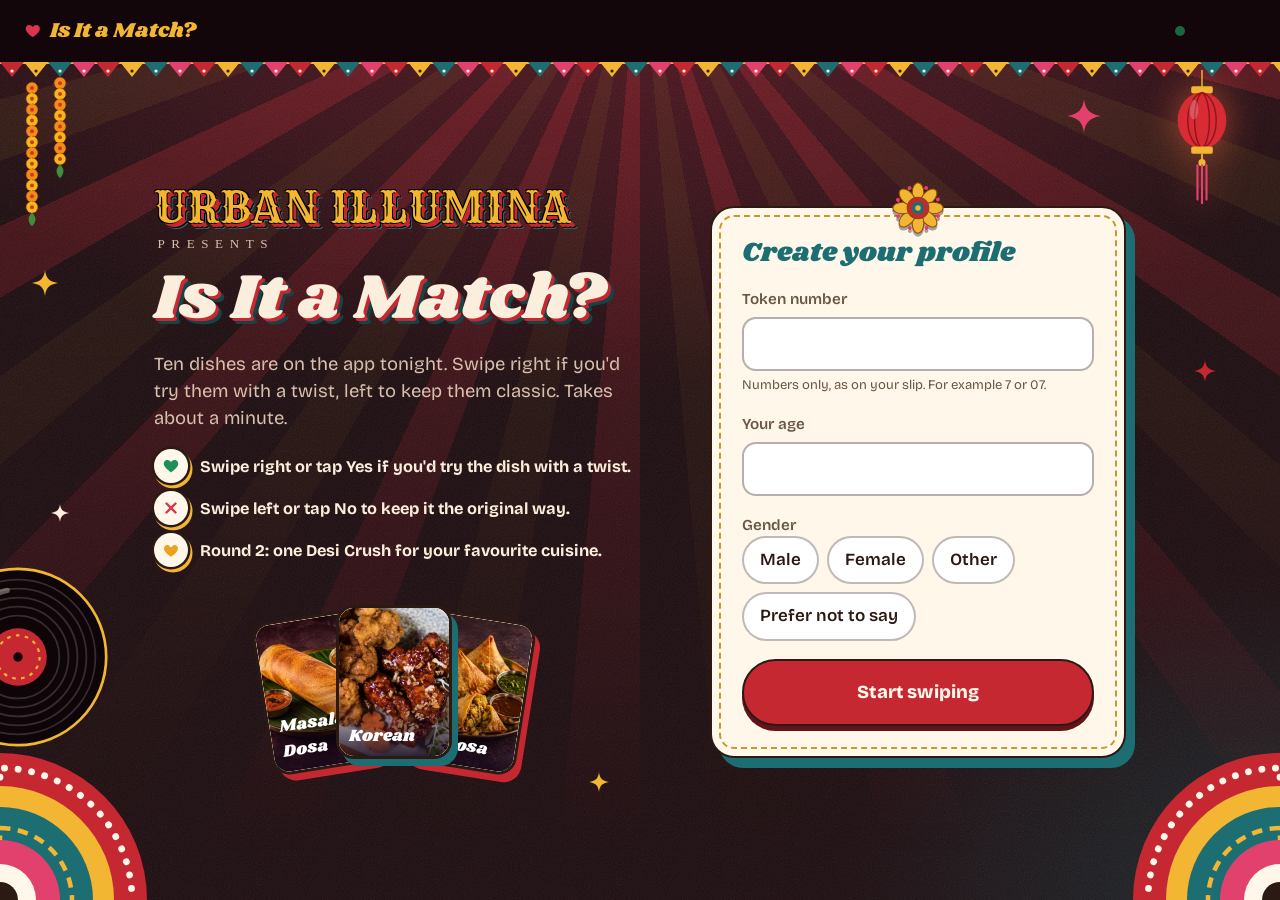
==== commit e0c71479: "Add lantern, marigold garland, rangoli medallion and gold dish label; vinyl moves bottom-left, disco" ====
--- a/index.html
+++ b/index.html
@@ -21,15 +21,20 @@
     <!-- Urban Illumina decorations -->
     <symbol id="i-spark" viewBox="0 0 24 24"><path d="M12 0c.9 7.6 3.8 10.6 12 12-8.2 1.4-11.1 4.4-12 12-.9-7.6-3.8-10.6-12-12C8.2 10.6 11.1 7.6 12 0z" fill="currentColor"/></symbol>
     <symbol id="i-vinyl" viewBox="0 0 100 100"><circle cx="50" cy="50" r="49" fill="#0d0507" stroke="#f2b632" stroke-width="1.5"/><g fill="none" stroke="#3b2a2e" stroke-width="1"><circle cx="50" cy="50" r="43"/><circle cx="50" cy="50" r="38"/><circle cx="50" cy="50" r="33"/><circle cx="50" cy="50" r="28"/><circle cx="50" cy="50" r="23"/></g><path d="M22 26a40 40 0 0 1 22-13" fill="none" stroke="#fbeedd" stroke-opacity=".35" stroke-width="3" stroke-linecap="round"/><circle cx="50" cy="50" r="16" fill="#c62832"/><circle cx="50" cy="50" r="12" fill="none" stroke="#f2b632" stroke-width="1.2" stroke-dasharray="2 3"/><circle cx="50" cy="50" r="2.6" fill="#0d0507"/></symbol>
-    <symbol id="i-disco" viewBox="0 0 100 110"><path d="M50 0v14" stroke="#d8bfae" stroke-width="1.5"/><defs><clipPath id="ballclip"><circle cx="50" cy="60" r="44"/></clipPath><radialGradient id="ballshade" cx="35%" cy="35%" r="70%"><stop offset="0" stop-color="#f4eef0"/><stop offset=".55" stop-color="#9b8f98"/><stop offset="1" stop-color="#3a3036"/></radialGradient></defs><circle cx="50" cy="60" r="44" fill="url(#ballshade)"/><g clip-path="url(#ballclip)" stroke="#2a2026" stroke-width="1.1" fill="none"><path d="M0 27h100M0 38h100M0 49h100M0 60h100M0 71h100M0 82h100M0 93h100"/><path d="M50 14v92M35 15c-8 20-8 70 0 90M65 15c8 20 8 70 0 90M21 22c-14 22-14 54 0 76M79 22c14 22 14 54 0 76"/></g><path d="M30 40h8v8h-8zM58 30h7v7h-7z" fill="#fff"/><path d="M78 30l2 6 6 2-6 2-2 6-2-6-6-2 6-2z" fill="#f2b632"/></symbol>
+    <symbol id="i-garland-long" viewBox="0 0 24 174"><path d="M12 0V162" stroke="#7a4b12" stroke-width="1.2"/><circle cx="12" cy="6" r="7" fill="#f28c1e"/><circle cx="12" cy="6" r="7" fill="none" stroke="#b5520a" stroke-width="1" stroke-dasharray="2 2"/><circle cx="12" cy="6" r="2.4" fill="#c2410c"/><circle cx="12" cy="19" r="7" fill="#f6b61e"/><circle cx="12" cy="19" r="7" fill="none" stroke="#b5520a" stroke-width="1" stroke-dasharray="2 2"/><circle cx="12" cy="19" r="2.4" fill="#c2410c"/><circle cx="12" cy="32" r="7" fill="#f28c1e"/><circle cx="12" cy="32" r="7" fill="none" stroke="#b5520a" stroke-width="1" stroke-dasharray="2 2"/><circle cx="12" cy="32" r="2.4" fill="#c2410c"/><circle cx="12" cy="45" r="7" fill="#f6b61e"/><circle cx="12" cy="45" r="7" fill="none" stroke="#b5520a" stroke-width="1" stroke-dasharray="2 2"/><circle cx="12" cy="45" r="2.4" fill="#c2410c"/><circle cx="12" cy="58" r="7" fill="#f28c1e"/><circle cx="12" cy="58" r="7" fill="none" stroke="#b5520a" stroke-width="1" stroke-dasharray="2 2"/><circle cx="12" cy="58" r="2.4" fill="#c2410c"/><circle cx="12" cy="71" r="7" fill="#f6b61e"/><circle cx="12" cy="71" r="7" fill="none" stroke="#b5520a" stroke-width="1" stroke-dasharray="2 2"/><circle cx="12" cy="71" r="2.4" fill="#c2410c"/><circle cx="12" cy="84" r="7" fill="#f28c1e"/><circle cx="12" cy="84" r="7" fill="none" stroke="#b5520a" stroke-width="1" stroke-dasharray="2 2"/><circle cx="12" cy="84" r="2.4" fill="#c2410c"/><circle cx="12" cy="97" r="7" fill="#f6b61e"/><circle cx="12" cy="97" r="7" fill="none" stroke="#b5520a" stroke-width="1" stroke-dasharray="2 2"/><circle cx="12" cy="97" r="2.4" fill="#c2410c"/><circle cx="12" cy="110" r="7" fill="#f28c1e"/><circle cx="12" cy="110" r="7" fill="none" stroke="#b5520a" stroke-width="1" stroke-dasharray="2 2"/><circle cx="12" cy="110" r="2.4" fill="#c2410c"/><circle cx="12" cy="123" r="7" fill="#f6b61e"/><circle cx="12" cy="123" r="7" fill="none" stroke="#b5520a" stroke-width="1" stroke-dasharray="2 2"/><circle cx="12" cy="123" r="2.4" fill="#c2410c"/><circle cx="12" cy="136" r="7" fill="#f28c1e"/><circle cx="12" cy="136" r="7" fill="none" stroke="#b5520a" stroke-width="1" stroke-dasharray="2 2"/><circle cx="12" cy="136" r="2.4" fill="#c2410c"/><circle cx="12" cy="149" r="7" fill="#f6b61e"/><circle cx="12" cy="149" r="7" fill="none" stroke="#b5520a" stroke-width="1" stroke-dasharray="2 2"/><circle cx="12" cy="149" r="2.4" fill="#c2410c"/><path d="M12 156c-5 4-6 10 0 16 6-6 5-12 0-16z" fill="#3f8f3a"/></symbol>
+    <symbol id="i-garland-short" viewBox="0 0 24 122"><path d="M12 0V110" stroke="#7a4b12" stroke-width="1.2"/><circle cx="12" cy="6" r="7" fill="#f28c1e"/><circle cx="12" cy="6" r="7" fill="none" stroke="#b5520a" stroke-width="1" stroke-dasharray="2 2"/><circle cx="12" cy="6" r="2.4" fill="#c2410c"/><circle cx="12" cy="19" r="7" fill="#f6b61e"/><circle cx="12" cy="19" r="7" fill="none" stroke="#b5520a" stroke-width="1" stroke-dasharray="2 2"/><circle cx="12" cy="19" r="2.4" fill="#c2410c"/><circle cx="12" cy="32" r="7" fill="#f28c1e"/><circle cx="12" cy="32" r="7" fill="none" stroke="#b5520a" stroke-width="1" stroke-dasharray="2 2"/><circle cx="12" cy="32" r="2.4" fill="#c2410c"/><circle cx="12" cy="45" r="7" fill="#f6b61e"/><circle cx="12" cy="45" r="7" fill="none" stroke="#b5520a" stroke-width="1" stroke-dasharray="2 2"/><circle cx="12" cy="45" r="2.4" fill="#c2410c"/><circle cx="12" cy="58" r="7" fill="#f28c1e"/><circle cx="12" cy="58" r="7" fill="none" stroke="#b5520a" stroke-width="1" stroke-dasharray="2 2"/><circle cx="12" cy="58" r="2.4" fill="#c2410c"/><circle cx="12" cy="71" r="7" fill="#f6b61e"/><circle cx="12" cy="71" r="7" fill="none" stroke="#b5520a" stroke-width="1" stroke-dasharray="2 2"/><circle cx="12" cy="71" r="2.4" fill="#c2410c"/><circle cx="12" cy="84" r="7" fill="#f28c1e"/><circle cx="12" cy="84" r="7" fill="none" stroke="#b5520a" stroke-width="1" stroke-dasharray="2 2"/><circle cx="12" cy="84" r="2.4" fill="#c2410c"/><circle cx="12" cy="97" r="7" fill="#f6b61e"/><circle cx="12" cy="97" r="7" fill="none" stroke="#b5520a" stroke-width="1" stroke-dasharray="2 2"/><circle cx="12" cy="97" r="2.4" fill="#c2410c"/><path d="M12 104c-5 4-6 10 0 16 6-6 5-12 0-16z" fill="#3f8f3a"/></symbol>
+    <symbol id="i-lantern" viewBox="0 0 60 150"><path d="M30 0v20" stroke="#f2b632" stroke-width="1.6"/><rect x="18" y="18" width="24" height="8" rx="2" fill="#f2b632"/><ellipse cx="30" cy="56" rx="27" ry="31" fill="#d92b33"/><path d="M30 25c-11 8-11 54 0 62M30 25c11 8 11 54 0 62M30 25c-21 6-21 56 0 62M30 25c21 6 21 56 0 62" fill="none" stroke="#8e1420" stroke-width="1.6"/><ellipse cx="21" cy="44" rx="5" ry="11" fill="#fff" opacity=".2"/><rect x="18" y="85" width="24" height="8" rx="2" fill="#f2b632"/><path d="M30 93v8" stroke="#f2b632" stroke-width="2"/><circle cx="30" cy="103" r="4" fill="#f2b632"/><path d="M25 106v38M30 106v42M35 106v38" stroke="#e2416e" stroke-width="2.4" stroke-linecap="round"/></symbol>
+    <symbol id="i-medallion" viewBox="-30 -30 60 60"><g fill="#f2b632" stroke="#8a4b08" stroke-width="1.2"><ellipse cx="0" cy="-17" rx="6.5" ry="11" transform="rotate(0)"/><ellipse cx="0" cy="-17" rx="6.5" ry="11" transform="rotate(45)"/><ellipse cx="0" cy="-17" rx="6.5" ry="11" transform="rotate(90)"/><ellipse cx="0" cy="-17" rx="6.5" ry="11" transform="rotate(135)"/><ellipse cx="0" cy="-17" rx="6.5" ry="11" transform="rotate(180)"/><ellipse cx="0" cy="-17" rx="6.5" ry="11" transform="rotate(225)"/><ellipse cx="0" cy="-17" rx="6.5" ry="11" transform="rotate(270)"/><ellipse cx="0" cy="-17" rx="6.5" ry="11" transform="rotate(315)"/></g><g fill="#e2416e"><circle cx="0" cy="-24" r="2.2" transform="rotate(22)"/><circle cx="0" cy="-24" r="2.2" transform="rotate(67)"/><circle cx="0" cy="-24" r="2.2" transform="rotate(112)"/><circle cx="0" cy="-24" r="2.2" transform="rotate(157)"/><circle cx="0" cy="-24" r="2.2" transform="rotate(202)"/><circle cx="0" cy="-24" r="2.2" transform="rotate(247)"/><circle cx="0" cy="-24" r="2.2" transform="rotate(292)"/><circle cx="0" cy="-24" r="2.2" transform="rotate(337)"/></g><circle r="12" fill="#c62832" stroke="#8a4b08" stroke-width="1.2"/><circle r="7" fill="#1d6e73"/><circle r="3" fill="#f2b632"/></symbol>
     <symbol id="i-corner" viewBox="0 0 100 100"><path d="M0 100V2a98 98 0 0 1 98 98z" fill="#c62832"/><path d="M0 100V12a88 88 0 0 1 88 88" fill="none" stroke="#fff8ea" stroke-width="4.5" stroke-dasharray="0.1 9" stroke-linecap="round"/><path d="M0 100V24a76 76 0 0 1 76 76z" fill="#f2b632"/><path d="M0 100V38a62 62 0 0 1 62 62z" fill="#1d6e73"/><path d="M0 100V52a48 48 0 0 1 48 48" fill="none" stroke="#f2b632" stroke-width="3" stroke-dasharray="7 5"/><path d="M0 100V60a40 40 0 0 1 40 40z" fill="#e2416e"/><path d="M0 100V76a24 24 0 0 1 24 24z" fill="#fff8ea"/><circle cx="0" cy="100" r="12" fill="#2b1a14"/></symbol>
     <symbol id="i-info" viewBox="0 0 24 24"><circle cx="12" cy="12" r="10" fill="none" stroke="currentColor" stroke-width="2.4"/><path d="M12 11v6M12 7.2v.1" stroke="currentColor" stroke-width="2.6" stroke-linecap="round"/></symbol>
   </svg>
 
-  <!-- Night poster background: sun rays, grain, vinyl, disco ball, sparkles, truck-art corners -->
+  <!-- Night poster background: sun rays, grain, marigold garland, lantern, vinyl, sparkles, truck-art corners -->
   <div class="deco" aria-hidden="true">
+    <svg class="garland g-1"><use href="#i-garland-long"/></svg>
+    <svg class="garland g-2"><use href="#i-garland-short"/></svg>
+    <svg class="lantern"><use href="#i-lantern"/></svg>
     <svg class="vinyl"><use href="#i-vinyl"/></svg>
-    <svg class="disco"><use href="#i-disco"/></svg>
     <svg class="spark sp-1"><use href="#i-spark"/></svg>
     <svg class="spark sp-2"><use href="#i-spark"/></svg>
     <svg class="spark sp-3"><use href="#i-spark"/></svg>
@@ -64,6 +69,7 @@
           <div class="fan" id="fan"></div>
         </div>
         <form class="start-form" id="startForm" novalidate>
+          <svg class="medal" aria-hidden="true"><use href="#i-medallion"/></svg>
           <h2 data-text="startHeading"></h2>
           <label class="field">
             <span data-text="tokenLabel"></span>
@@ -120,6 +126,7 @@
       <!-- Done -->
       <section class="screen screen-done" id="screen-done" aria-labelledby="profileName">
         <div class="profile-card">
+          <svg class="medal" aria-hidden="true"><use href="#i-medallion"/></svg>
           <p class="profile-kicker" id="doneKicker"></p>
           <h2 id="profileName"></h2>
           <p id="profileLine"></p>
--- a/style.css
+++ b/style.css
@@ -735,8 +735,26 @@
 #result[data-answer="no"] .plate-left { right: calc(50% + 10px); }
 #result[data-answer="no"] .plate-right { left: calc(50% + 10px); }
 
-.result-name { margin: 0; font-family: var(--display); font-size: clamp(1.6rem, 3.6vw, 2.3rem); line-height: 1.15; color: var(--gold); }
-.result-line { margin: 10px auto 0; max-width: 30rem; color: var(--page-muted); font-size: 1.12rem; }
+.result-name {
+  position: relative;
+  display: inline-block;
+  max-width: 100%;
+  margin: 0;
+  padding: 6px 40px 9px;
+  border: 2px solid #8a4b08;
+  border-radius: 10px;
+  background: linear-gradient(#fff1c4, #f2c45a);
+  box-shadow: 0 4px 0 #8a4b08, 0 0 0 4px rgba(242, 182, 50, 0.25);
+  font-family: var(--display);
+  font-size: clamp(1.4rem, 3.2vw, 2rem);
+  line-height: 1.15;
+  color: #3a1206;
+}
+.result-name::before, .result-name::after { content: "\2726"; position: absolute; top: 50%; transform: translateY(-50%); font-size: 0.6em; color: var(--crimson); }
+.result-name::before { left: 14px; }
+.result-name::after { right: 14px; }
+.result-name:empty { display: none; }
+.result-line { margin: 14px auto 0; max-width: 30rem; color: var(--page-muted); font-size: 1.12rem; }
 .teasers { list-style: none; margin: 14px auto 0; padding: 0; display: grid; gap: 8px; max-width: 26rem; }
 .teasers li {
   padding: 10px 16px;
@@ -1020,10 +1038,28 @@
   mix-blend-mode: screen;
   background-image: url("data:image/svg+xml,%3Csvg xmlns='http://www.w3.org/2000/svg' width='180' height='180'%3E%3Cfilter id='n'%3E%3CfeTurbulence type='fractalNoise' baseFrequency='.85' numOctaves='2' stitchTiles='stitch'/%3E%3CfeColorMatrix values='0 0 0 0 .98 0 0 0 0 .93 0 0 0 0 .86 0 0 0 .5 0'/%3E%3C/filter%3E%3Crect width='100%25' height='100%25' filter='url(%23n)'/%3E%3C/svg%3E");
 }
-/* Retro props from the GROG poster: a spinning vinyl and a disco ball */
-.vinyl { position: absolute; z-index: 1; top: calc(var(--topbar) + 40px); right: -70px; width: 190px; height: 190px; animation: spin 9s linear infinite; }
-.disco { position: absolute; z-index: 1; bottom: 18%; left: -48px; width: 150px; height: 150px; animation: sway 6s ease-in-out infinite alternate; }
-@keyframes sway { from { rotate: -8deg; } to { rotate: 8deg; } }
+/* Desi meets Chinese, hanging under the bunting: marigold garlands (left) and a
+ * glowing red lantern (right). Plus a spinning vinyl from the GROG poster. */
+.garland { position: absolute; z-index: 1; top: calc(var(--topbar) + 4px); width: 20px; transform-origin: top center; animation: sway 5s ease-in-out infinite alternate; }
+.g-1 { left: 22px; height: 175px; }
+.g-2 { left: 50px; height: 122px; animation-delay: -2s; }
+.lantern {
+  position: absolute;
+  z-index: 1;
+  top: calc(var(--topbar) + 6px);
+  right: 4%;
+  width: 54px;
+  height: 135px;
+  transform-origin: top center;
+  filter: drop-shadow(0 0 18px rgba(255, 110, 60, 0.55));
+  animation: sway 4.2s ease-in-out infinite alternate;
+}
+@keyframes sway { from { rotate: -5deg; } to { rotate: 5deg; } }
+.vinyl { position: absolute; z-index: 1; bottom: 17%; left: -72px; width: 180px; height: 180px; animation: spin 9s linear infinite; }
+
+/* Rangoli medallion sitting on the top edge of the form and the end card */
+.start-form, .profile-card { position: relative; }
+.medal { position: absolute; top: -27px; left: 50%; width: 54px; height: 54px; transform: translateX(-50%); filter: drop-shadow(0 3px 0 rgba(0, 0, 0, 0.35)); }
 .spark { position: absolute; z-index: 1; width: 26px; height: 26px; color: var(--gold); animation: twinkle 2.8s ease-in-out infinite; }
 .sp-1 { top: 30%; left: 2.5%; }
 .sp-2 { top: 11%; right: 14%; width: 34px; height: 34px; color: var(--pink); animation-delay: -1s; }
@@ -1139,6 +1175,7 @@
   .screen-start { flex-direction: column; text-align: center; }
   .start-hero { display: flex; flex-direction: column; align-items: center; }
   .presenter { align-items: center; }
+  .start-form .medal { left: auto; right: 22px; transform: none; } /* keep clear of the left-aligned heading */
   .intro { margin-inline: auto; }
   .start-hero h1 { font-size: clamp(2.6rem, 8vw, 4.2rem); }
   .intro { margin-top: 12px; }
@@ -1177,7 +1214,8 @@
   .presenter-sub { font-size: 0.7rem; }
   .intro { display: none; } /* the three how-to lines say the same; keeps the form on one screen */
   .corner { width: 84px; height: 84px; }
-  .vinyl, .disco { display: none; }
+  .vinyl, .garland, .lantern { display: none; }
+  .medal { width: 44px; height: 44px; top: -22px; }
   .sp-1, .sp-2, .sp-4 { display: none; }
 
   .screen-play { --card-h: clamp(320px, calc(100dvh - var(--topbar) - 200px), 620px); padding: 8px 12px; gap: 8px; }
@@ -1212,7 +1250,7 @@
   .fan { display: none; }
 }
 @media (orientation: portrait) and (min-width: 601px) {
-  .vinyl { width: 130px; height: 130px; right: -60px; }
+  .lantern { width: 42px; height: 105px; right: 3%; }
 }
 
 /* Short landscape screens (small laptops, iPad landscape) */
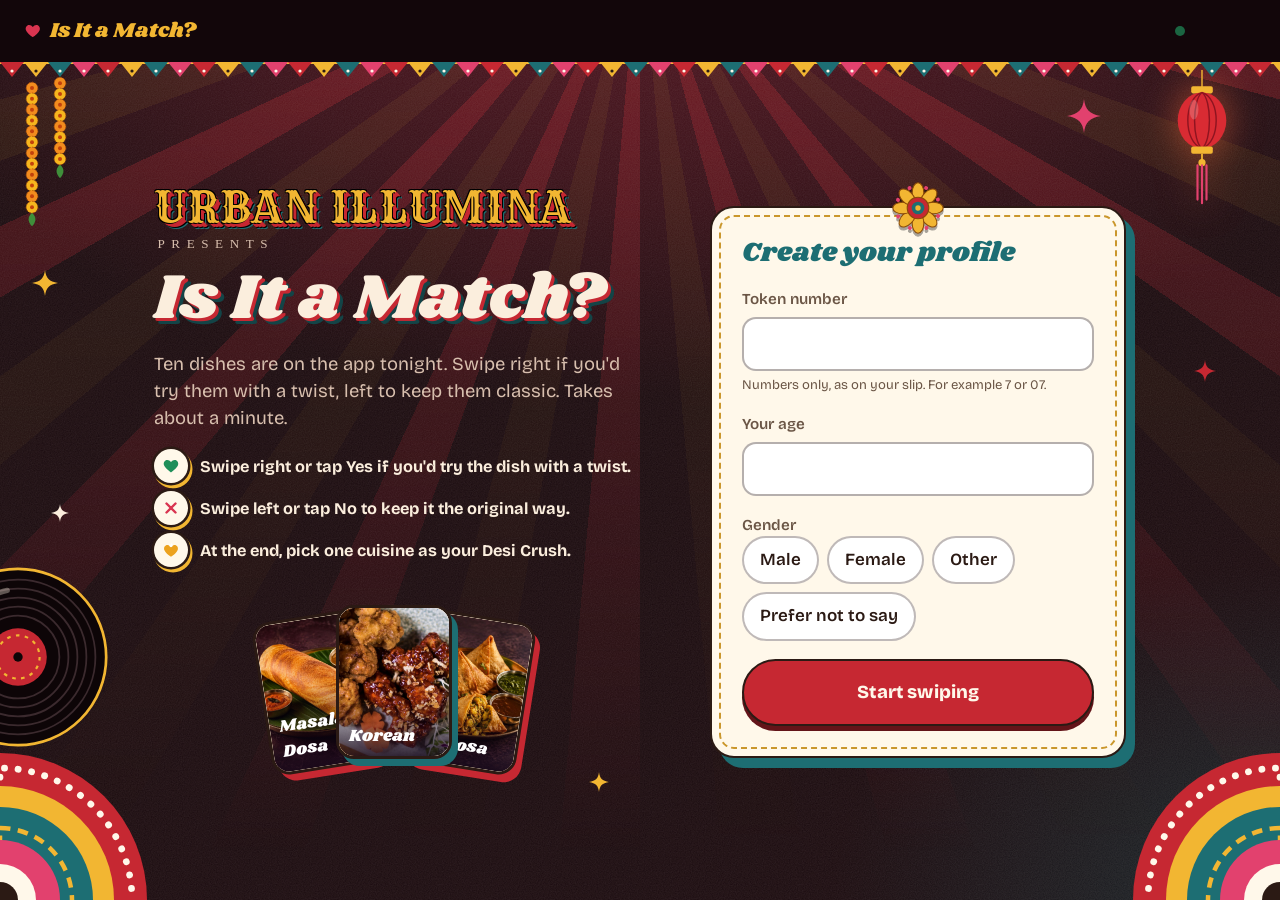
==== commit 32b534c7: "Drop the It's a match screen; the Desi Crush is picked once at the end and is compulsory - Yes and N" ====
--- a/index.html
+++ b/index.html
@@ -102,13 +102,11 @@
           <ul class="legend">
             <li class="legend-yes"><svg><use href="#i-yes"/></svg><span id="yesMeans"></span></li>
             <li class="legend-no"><svg><use href="#i-no"/></svg><span id="noMeans"></span></li>
-            <li class="legend-crush" id="crushLegend"><svg><use href="#i-crush"/></svg><span id="crushMeans"></span></li>
           </ul>
           <p class="counter" id="counter"></p>
           <ul class="keys" aria-label="Keyboard shortcuts">
             <li><kbd>←</kbd> No</li>
             <li><kbd>→</kbd> Yes</li>
-            <li class="key-crush"><kbd>↑</kbd> Desi Crush</li>
             <li><kbd>⌫</kbd> Undo</li>
           </ul>
         </div>
@@ -117,10 +115,19 @@
           <div class="controls">
             <button class="ctl ctl-undo" id="undoBtn" type="button"><svg><use href="#i-undo"/></svg><span data-btn="undo"></span></button>
             <button class="ctl ctl-no" id="noBtn" type="button"><svg><use href="#i-no"/></svg><span data-btn="no"></span></button>
-            <button class="ctl ctl-crush" id="crushBtn" type="button"><svg><use href="#i-crush"/></svg><span data-btn="crush"></span><b class="crush-count" id="crushCount">1</b></button>
             <button class="ctl ctl-yes" id="yesBtn" type="button"><svg><use href="#i-yes"/></svg><span data-btn="yes"></span></button>
           </div>
         </div>
+      </section>
+
+      <!-- Pick your Desi Crush (mandatory, after all 10 swipes) -->
+      <section class="screen screen-crush" id="screen-crush" aria-labelledby="crushTitle">
+        <div class="crush-head">
+          <p class="crush-kicker" id="crushKicker"></p>
+          <h2 id="crushTitle"></h2>
+          <p class="crush-text" id="crushText"></p>
+        </div>
+        <ul class="crush-tiles" id="crushTiles" aria-label="Pick your Desi Crush"></ul>
       </section>
 
       <!-- Done -->
@@ -169,8 +176,6 @@
         <button class="btn-primary btn-big" id="nextBtn" type="button"></button>
         <button class="btn-quiet" id="changeBtn" type="button"><svg><use href="#i-undo"/></svg><span id="changeText"></span></button>
       </div>
-      <div class="timer" id="timer" aria-hidden="true"><span></span></div>
-      <p class="tap-hint-result" id="tapHint"></p>
     </div>
     <div class="burst" id="burst" aria-hidden="true"></div>
   </div>
@@ -201,18 +206,6 @@
       <button class="btn-primary btn-big" id="halfBtn" type="button"></button>
     </div>
     <div class="burst" id="halfBurst" aria-hidden="true"></div>
-  </div>
-
-  <!-- Move Desi Crush -->
-  <div class="overlay overlay-dim" id="moveDialog" hidden>
-    <div class="dialog" role="dialog" aria-modal="true" aria-labelledby="moveTitle">
-      <h2 id="moveTitle"></h2>
-      <p id="moveText"></p>
-      <div class="dialog-actions">
-        <button class="btn-quiet" id="moveKeep" type="button"></button>
-        <button class="btn-primary btn-crush" id="moveYes" type="button"></button>
-      </div>
-    </div>
   </div>
 
   <!-- Confirm exit -->
--- a/style.css
+++ b/style.css
@@ -767,12 +767,6 @@
 }
 .result-actions { margin-top: 24px; display: flex; flex-direction: column; align-items: center; gap: 12px; }
 #result .btn-primary { --accent: var(--hl); min-width: 16rem; color: var(--ink); }
-#result[data-answer="yes"] .result-actions { display: none; }
-.timer { width: min(100%, 20rem); height: 5px; margin: 22px auto 0; border-radius: 5px; background: rgba(251, 238, 221, 0.16); overflow: hidden; }
-.timer span { display: block; height: 100%; background: var(--hl); transform-origin: left; }
-#result.is-in .timer span { animation: drain var(--ms, 3s) linear both; }
-@keyframes drain { from { transform: scaleX(1); } to { transform: scaleX(0); } }
-.tap-hint-result { margin: 10px 0 0; font-size: 0.85rem; color: var(--page-muted); }
 
 /* Yes: the two plates slide in and meet. No: the plate settles in on its own. */
 #result.is-in .result-title { animation: title-in 0.55s var(--spring) both; }
@@ -898,6 +892,94 @@
 }
 @keyframes unroll { from { transform: rotate(-1.5deg) scaleX(0.1); opacity: 0; } }
 #halfBtn { --accent: var(--crush); color: var(--ink); min-width: 14rem; margin-top: 8px; }
+
+/* ------------------------------------------------------------ pick your Desi Crush */
+
+.screen-crush {
+  flex-direction: column;
+  align-items: center;
+  justify-content: center;
+  gap: clamp(18px, 3vh, 34px);
+  padding: 24px clamp(16px, 4vw, 56px) 32px;
+  text-align: center;
+}
+.crush-head { max-width: 34rem; }
+.crush-kicker {
+  margin: 0;
+  font-size: 0.8rem;
+  font-weight: 800;
+  letter-spacing: 0.22em;
+  text-transform: uppercase;
+  color: var(--crush);
+}
+.screen-crush h2 {
+  margin: 8px 0 0;
+  font-family: var(--display);
+  font-weight: 400;
+  font-size: clamp(2rem, 5vw, 3.2rem);
+  line-height: 1.1;
+  color: var(--page-text);
+  text-shadow: 3px 3px 0 var(--crush), 5px 5px 0 #000;
+}
+.crush-text { margin: 12px 0 0; color: var(--page-muted); font-size: 1.05rem; }
+
+.crush-tiles {
+  list-style: none;
+  margin: 0;
+  padding: 0;
+  display: grid;
+  grid-template-columns: repeat(5, minmax(0, 1fr));
+  gap: clamp(8px, 1.4vw, 16px);
+  width: min(100%, 52rem);
+}
+.crush-tile {
+  position: relative;
+  display: block;
+  width: 100%;
+  padding: 0;
+  border: 2.5px solid var(--ink);
+  border-radius: 18px;
+  overflow: hidden;
+  color: var(--ink);
+  background: var(--paper-2);
+  box-shadow: 0 5px 0 var(--teal-deep);
+  transition: transform 0.2s var(--spring), box-shadow 0.2s;
+}
+.crush-tile .tile-photo { aspect-ratio: 3 / 4; }
+.crush-tile .tile-photo .ph-emoji { font-size: 2.2rem; }
+.crush-tile p { margin: 0; padding: 9px 8px 11px; display: grid; gap: 2px; font-size: 0.86rem; line-height: 1.2; }
+.crush-tile p b { font-family: var(--display); font-weight: 400; font-size: 1rem; }
+.crush-tile p span { color: var(--muted); font-weight: 600; font-size: 0.78rem; }
+.crush-tile[data-answer="yes"] p span { color: var(--yes); }
+.crush-mark {
+  position: absolute;
+  top: 8px;
+  right: 8px;
+  display: grid;
+  place-items: center;
+  width: 32px;
+  height: 32px;
+  border-radius: 50%;
+  border: 2.5px solid var(--ink);
+  background: var(--paper-2);
+  color: var(--crush);
+  font-size: 1.05rem;
+  opacity: 0;
+  transform: scale(0.5);
+  transition: opacity 0.2s, transform 0.25s var(--spring);
+}
+.crush-tile:hover, .crush-tile:focus-visible {
+  transform: translateY(-5px);
+  box-shadow: 0 10px 0 var(--crush);
+}
+.crush-tile:hover .crush-mark, .crush-tile:focus-visible .crush-mark, .crush-tile.is-picked .crush-mark { opacity: 1; transform: none; }
+.crush-tile:active { transform: translateY(2px); box-shadow: 0 2px 0 var(--crush); }
+.crush-tile.is-picked { box-shadow: 0 5px 0 var(--crush), 0 0 0 3px var(--crush); }
+#screen-crush.is-active .crush-tile { animation: rise 0.45s var(--ease-out) both; }
+#screen-crush.is-active .crush-tiles li:nth-child(2) .crush-tile { animation-delay: 0.06s; }
+#screen-crush.is-active .crush-tiles li:nth-child(3) .crush-tile { animation-delay: 0.12s; }
+#screen-crush.is-active .crush-tiles li:nth-child(4) .crush-tile { animation-delay: 0.18s; }
+#screen-crush.is-active .crush-tiles li:nth-child(5) .crush-tile { animation-delay: 0.24s; }
 
 /* ------------------------------------------------------------ done */
 
@@ -1234,6 +1316,12 @@
   .plates { margin: 22px auto 16px; height: clamp(130px, 38vw, 170px); }
   .plate { width: clamp(130px, 38vw, 170px); }
   .tiles { gap: 6px; }
+  .crush-tiles { grid-template-columns: repeat(3, minmax(0, 1fr)); gap: 8px; width: 100%; }
+  .crush-tile p { padding: 6px; font-size: 0.74rem; }
+  .crush-tile p b { font-size: 0.86rem; }
+  .crush-mark { width: 26px; height: 26px; font-size: 0.86rem; top: 6px; right: 6px; }
+  .screen-crush { gap: 14px; padding: 16px 12px 24px; }
+  .crush-text { font-size: 0.95rem; margin-top: 8px; }
   .tile p { font-size: 0.68rem; padding: 6px; }
   .profile-card { padding: 24px 18px; }
   .team-grid { grid-template-columns: 1fr; }
